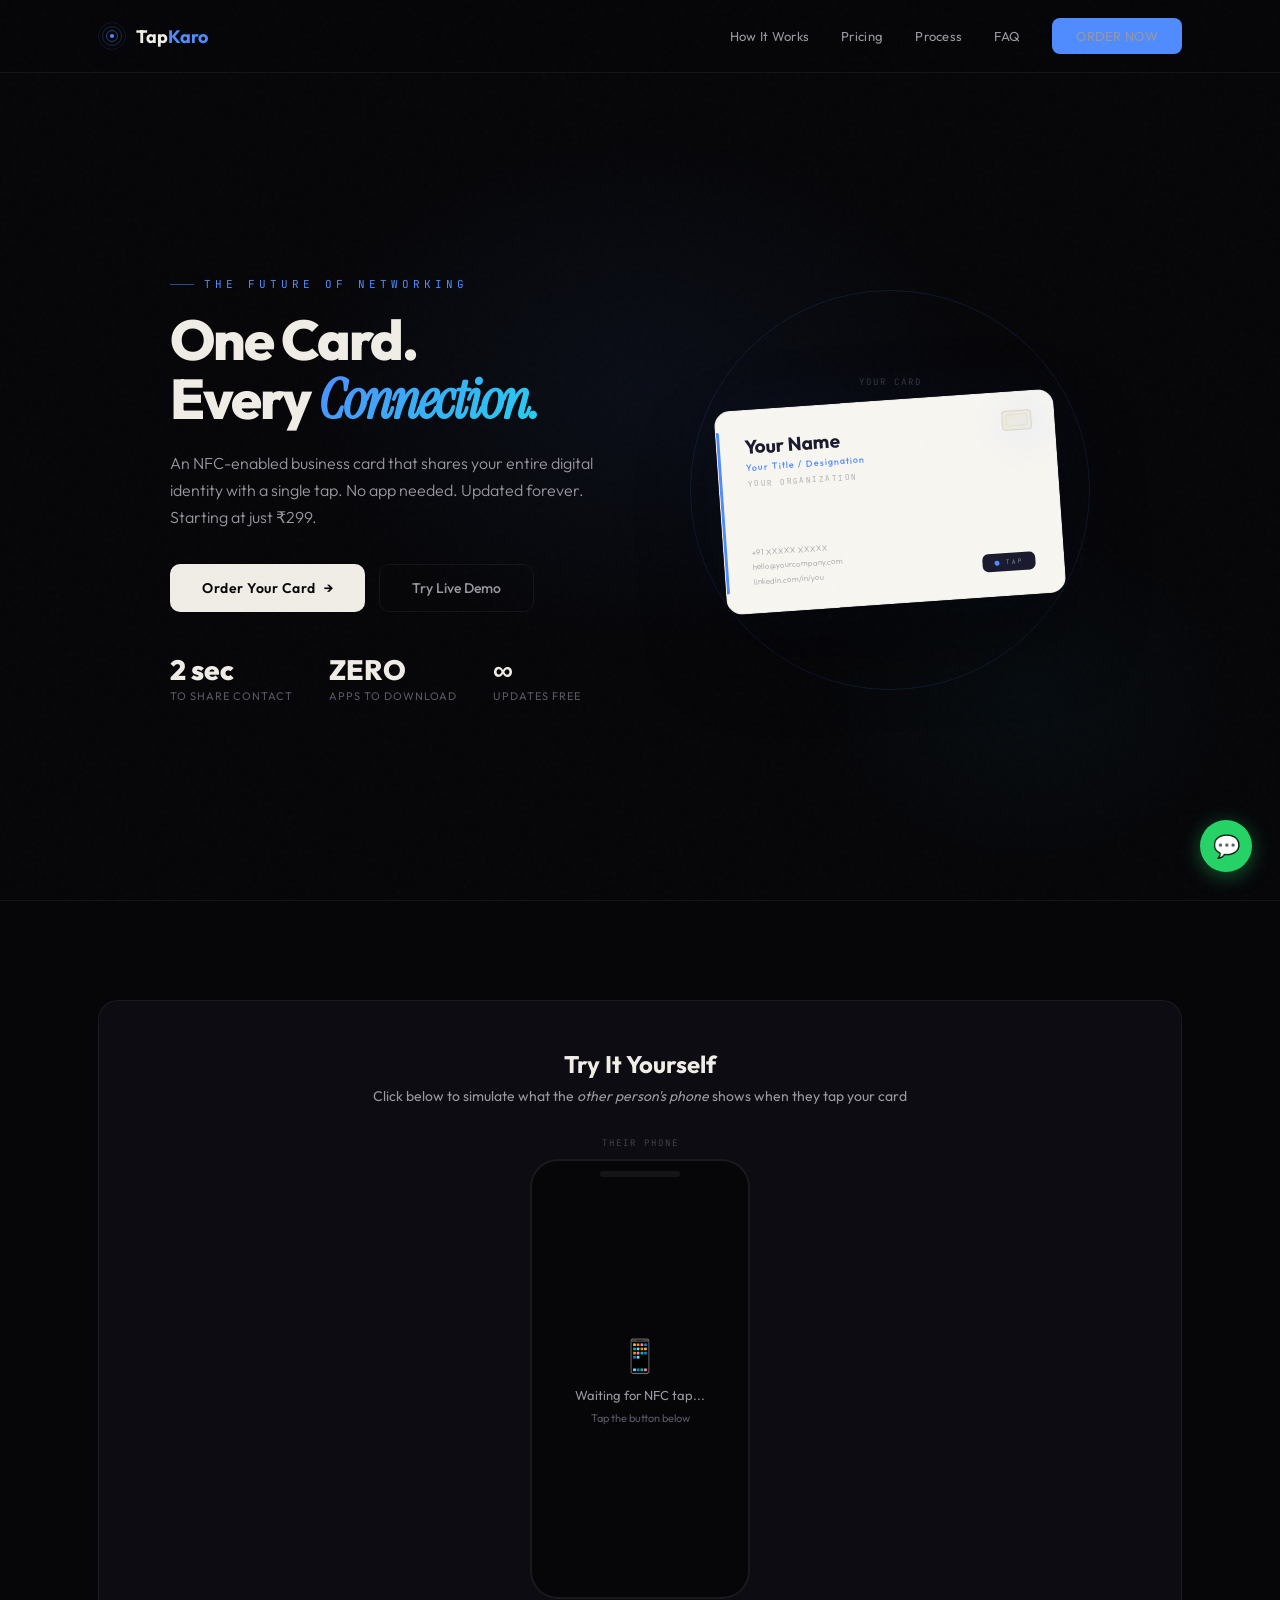
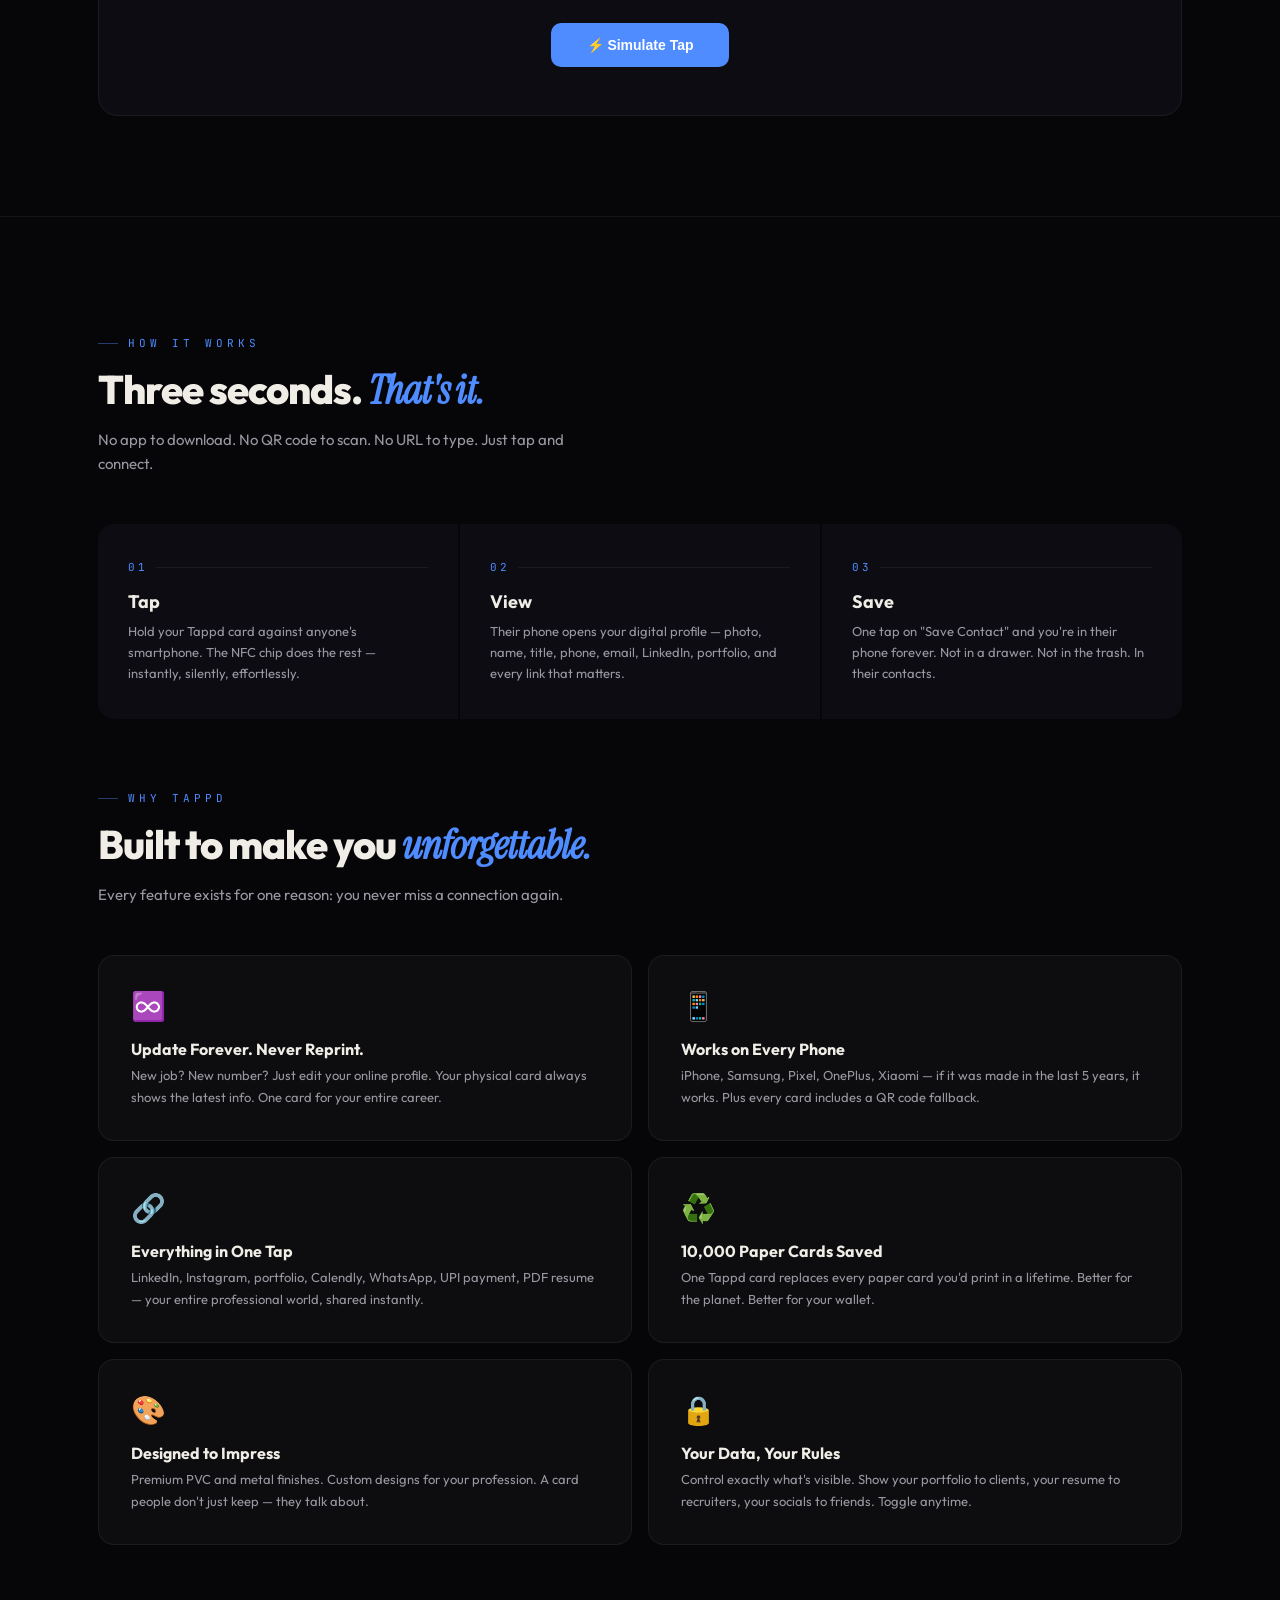
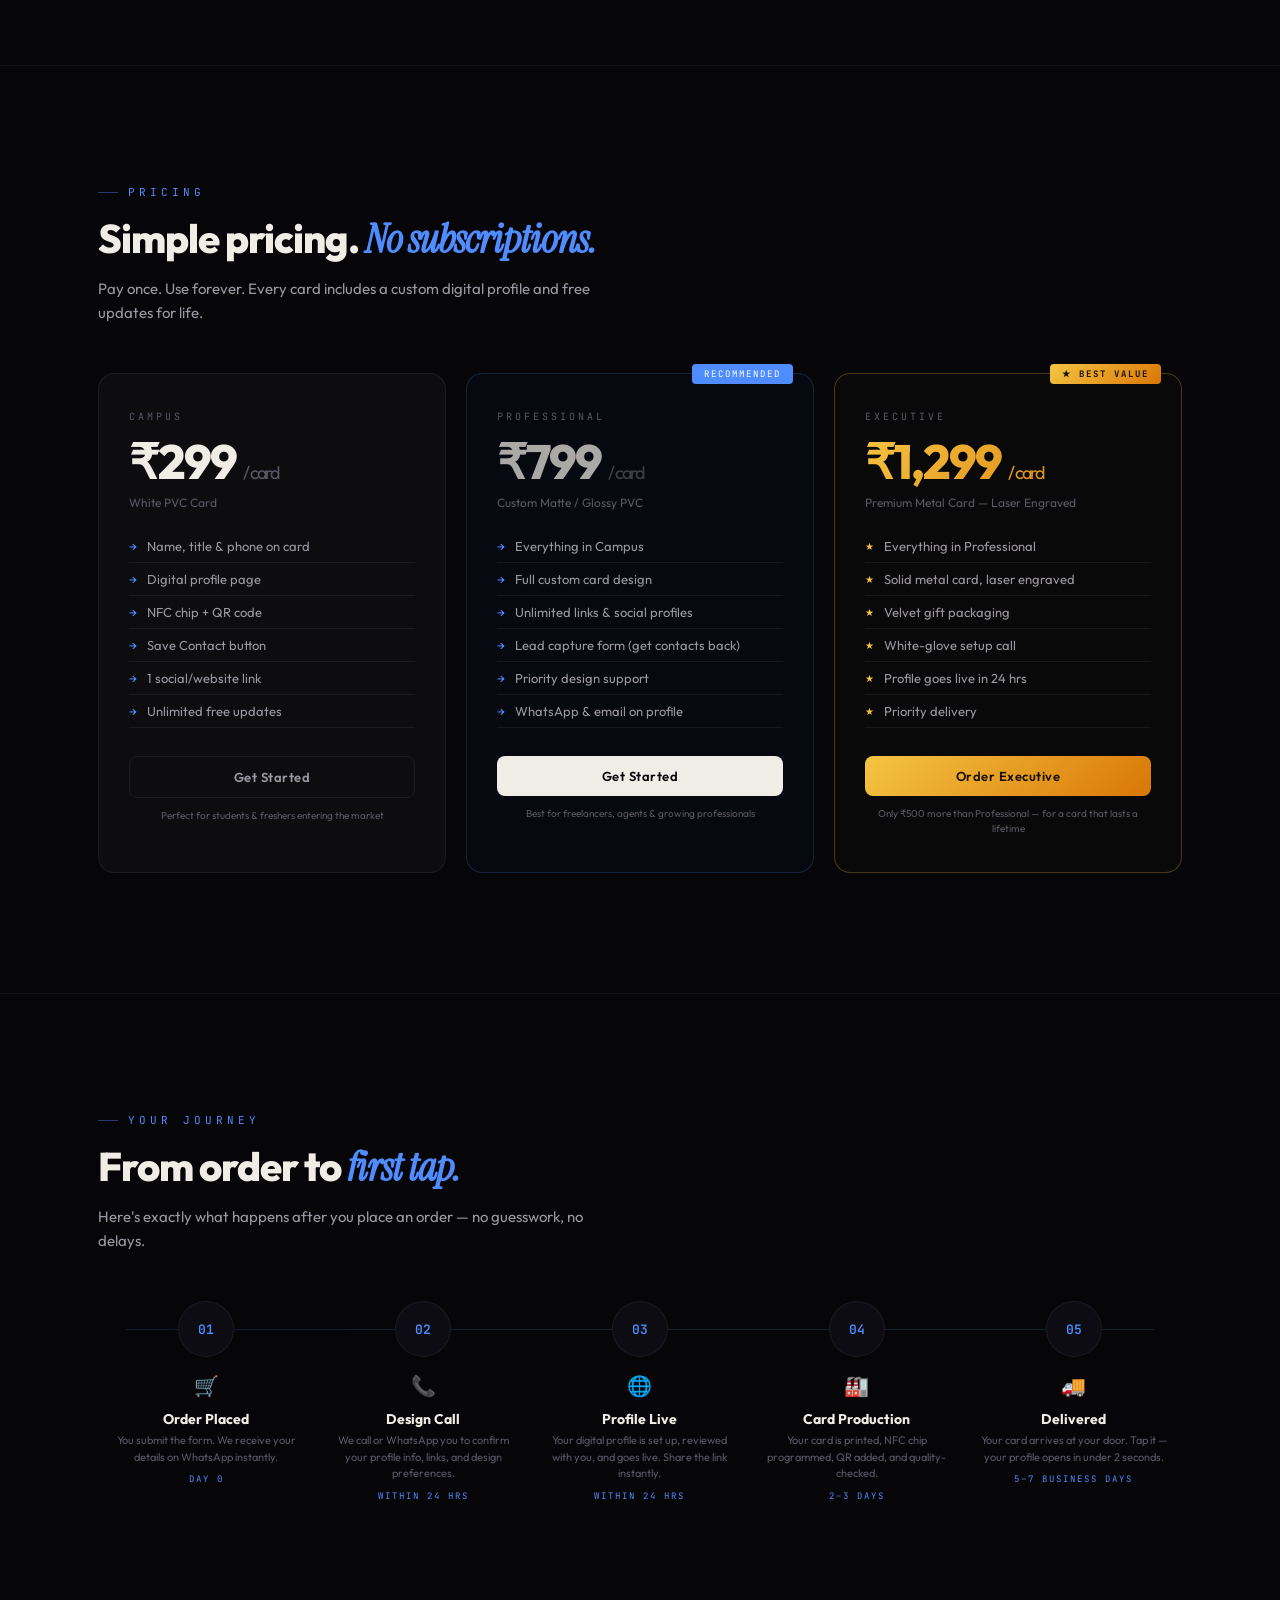
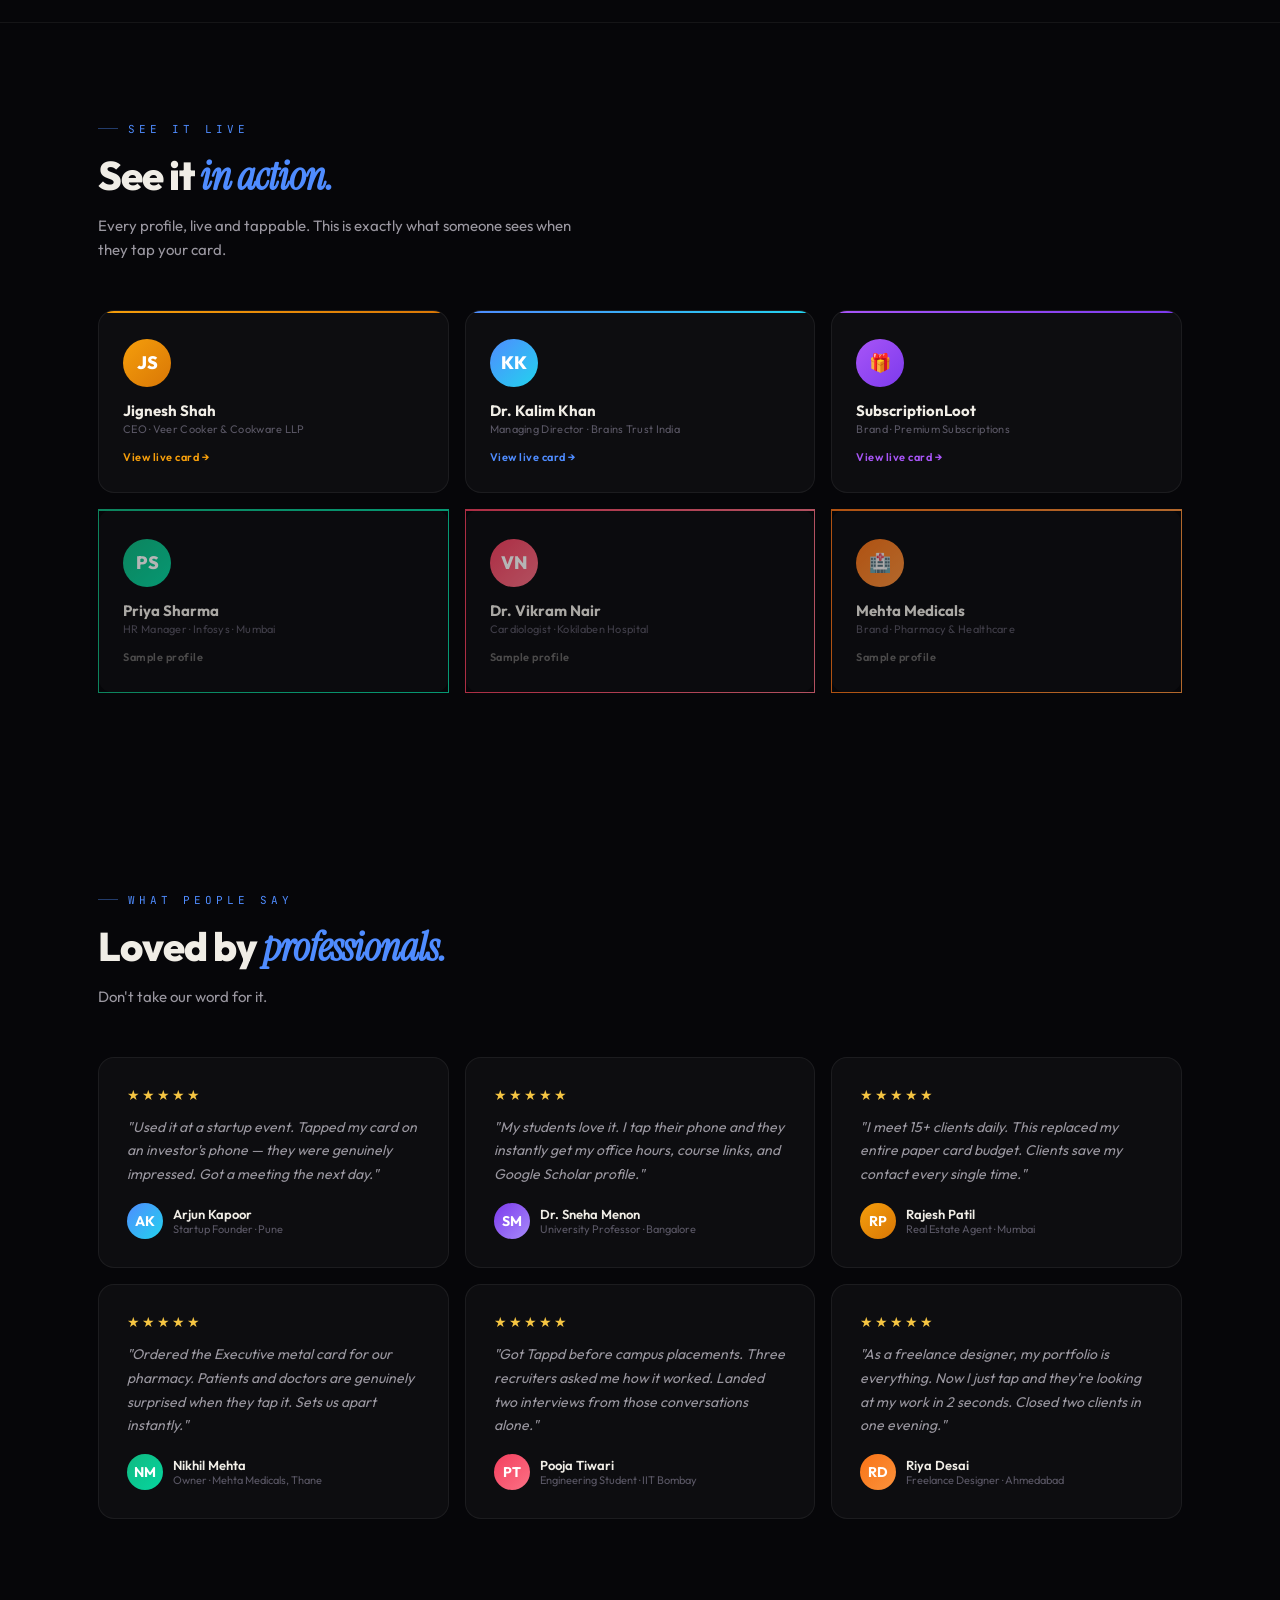
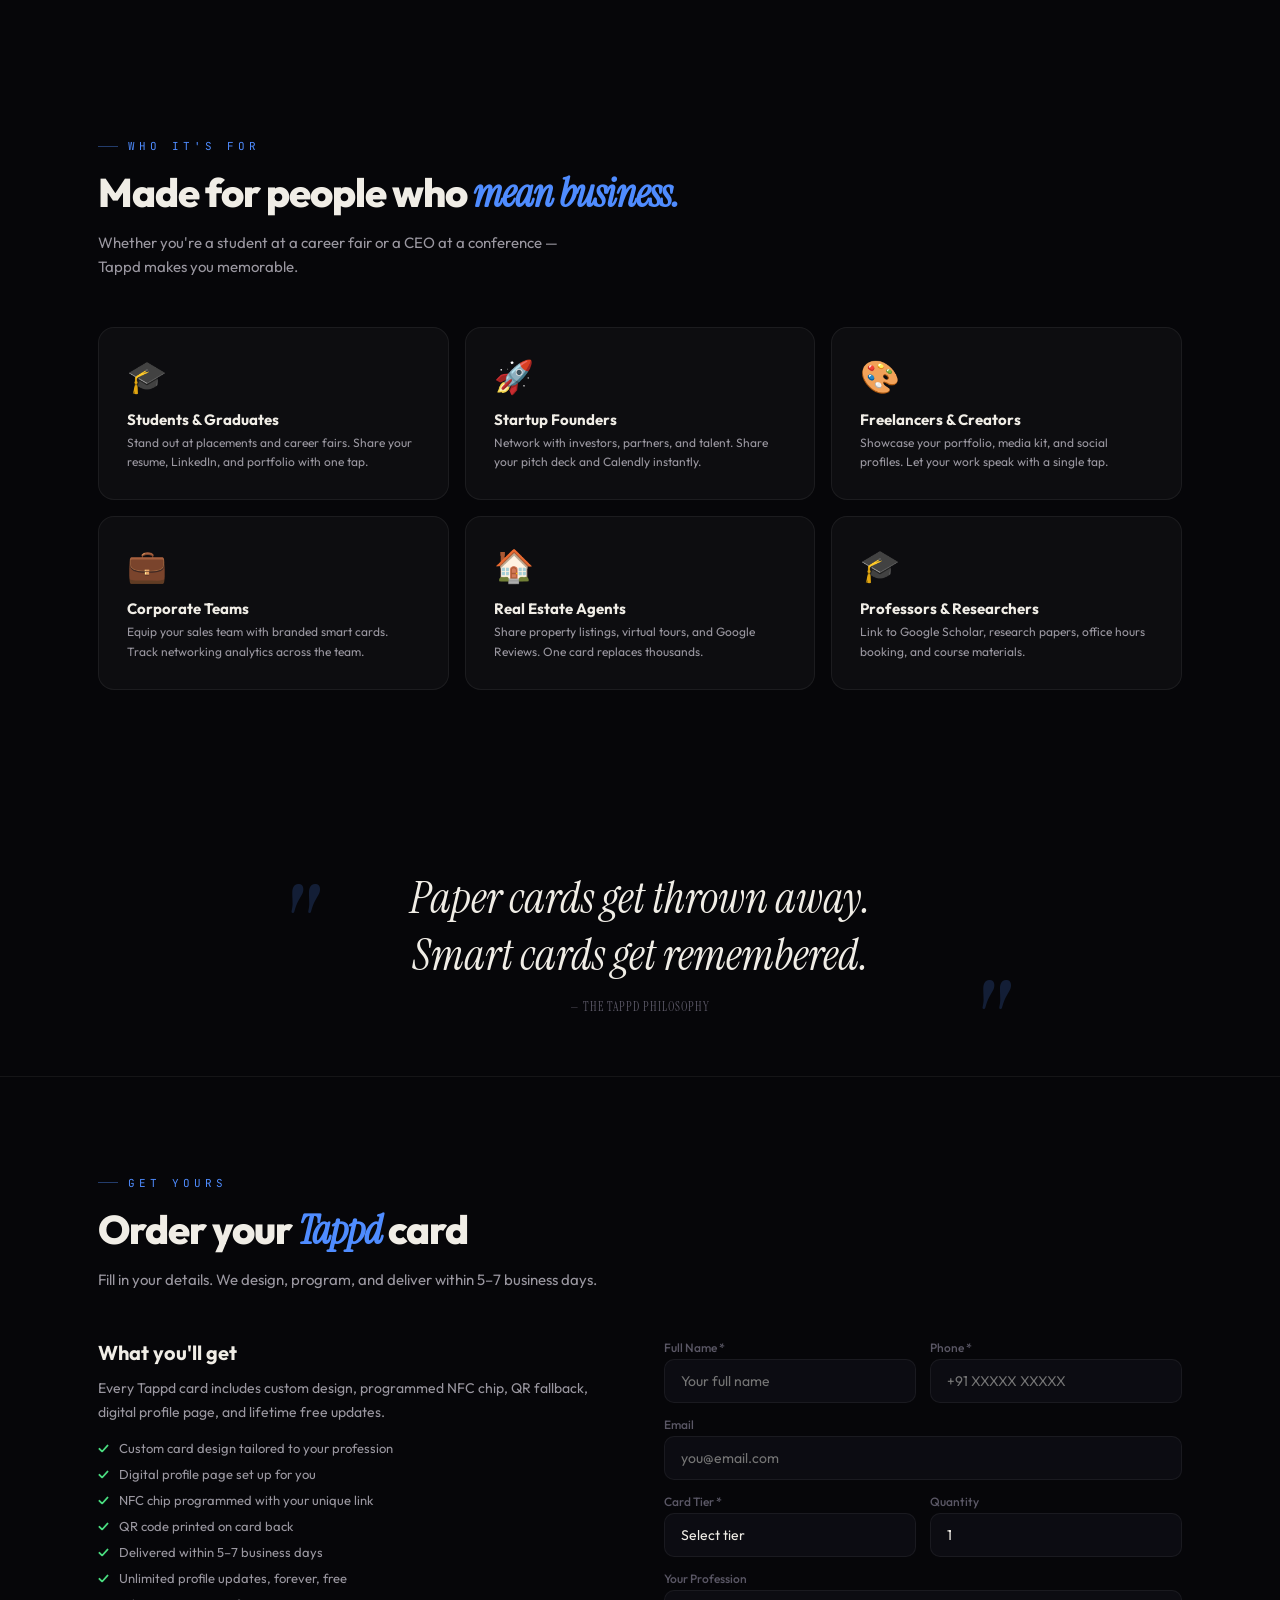
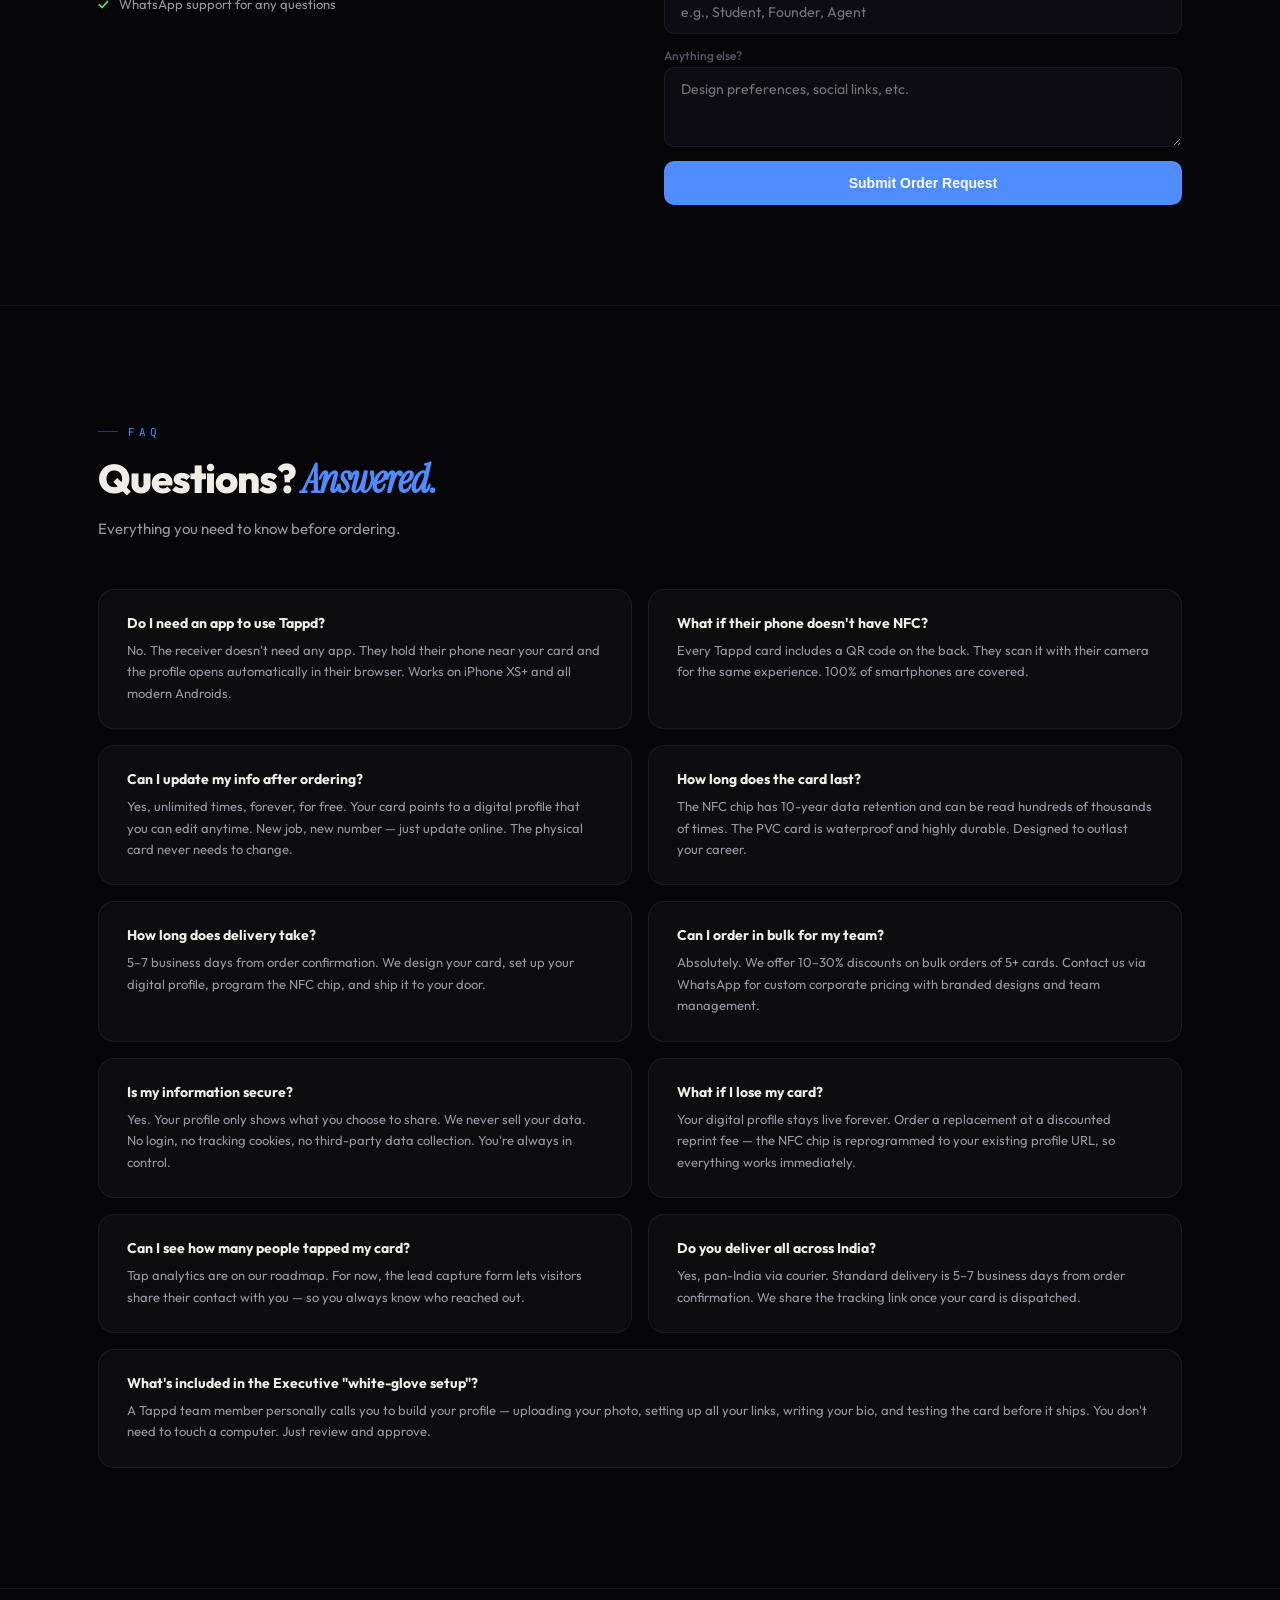
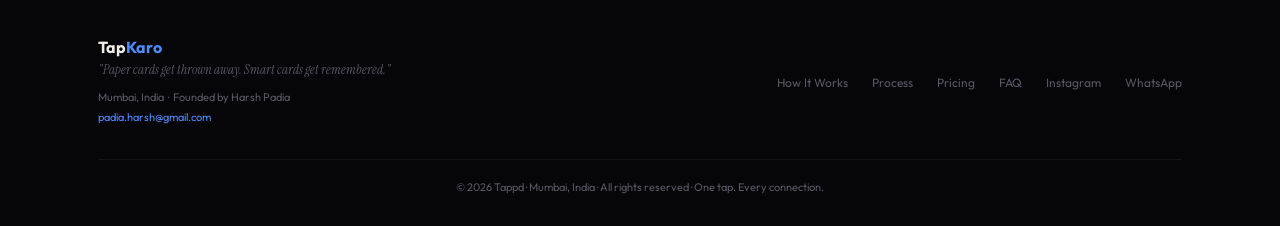
==== index.html @ 92c830b2 "Initial commit" ====
<!DOCTYPE html>
<html lang="en">
<head>
<meta charset="UTF-8">
<meta name="viewport" content="width=device-width, initial-scale=1.0">
<title>Tappd — Smart NFC Business Cards | One tap. Every connection.</title>
<meta name="description" content="India's most affordable NFC smart business cards. One tap shares your entire digital identity. Starting at ₹299. No app needed.">

<!-- Open Graph / Social sharing -->
<meta property="og:title" content="Tappd — Smart NFC Business Cards | One tap. Every connection.">
<meta property="og:description" content="India's most affordable NFC smart business cards. One tap shares your entire digital identity. Starting at ₹299. No app needed.">
<meta property="og:image" content="https://harsh-padia.github.io/Tappd/assets/img/og-home.png">
<meta property="og:url" content="https://harsh-padia.github.io/Tappd">
<meta property="og:type" content="website">
<meta property="og:site_name" content="Tappd">
<meta name="twitter:card" content="summary_large_image">
<meta name="twitter:title" content="Tappd — Smart NFC Business Cards">
<meta name="twitter:description" content="One tap. Every connection. Starting at ₹299.">

<!-- Favicon -->
<link rel="icon" href="favicon.ico" sizes="any">
<link rel="icon" href="assets/img/favicon-16x16.png" type="image/png" sizes="16x16">
<link rel="icon" href="assets/img/favicon-32x32.png" type="image/png" sizes="32x32">
<link rel="apple-touch-icon" href="apple-touch-icon.png">
<link rel="manifest" href="assets/img/site.webmanifest">

<!-- JSON-LD Structured Data -->
<script type="application/ld+json">
{
  "@context": "https://schema.org",
  "@type": "LocalBusiness",
  "name": "Tappd",
  "description": "India's most affordable NFC smart business cards. One tap shares your entire digital identity.",
  "url": "https://harsh-padia.github.io/Tappd",
  "telephone": "+919082160882",
  "address": { "@type": "PostalAddress", "addressCountry": "IN" },
  "priceRange": "₹299–₹1299",
  "sameAs": [
    "https://instagram.com/Tappd",
    "https://linkedin.com/company/tappd"
  ]
}
</script>

<link rel="preconnect" href="https://fonts.googleapis.com">
<link href="https://fonts.googleapis.com/css2?family=Outfit:wght@300;400;500;600;700;800;900&family=JetBrains+Mono:wght@400;500;600&family=Instrument+Serif:ital@0;1&display=swap" rel="stylesheet">
<style>
:root {
  --bg: #060609;
  --bg2: #0c0c12;
  --surface: rgba(255,255,255,0.03);
  --border: rgba(255,255,255,0.06);
  --blue: #4f8cff;
  --blue-dim: rgba(79,140,255,0.1);
  --cyan: #22d3ee;
  --gold: #f5c542;
  --t1: #f0ede6;
  --t2: #9a97a0;
  --t3: #5a5765;
  --radius: 16px;
}

*, *::before, *::after { margin:0; padding:0; box-sizing:border-box; }
html { scroll-behavior:smooth; font-size:16px; }
body { font-family:'Outfit',sans-serif; background:var(--bg); color:var(--t1); overflow-x:hidden; -webkit-font-smoothing:antialiased; }

/* Grain */
body::after { content:''; position:fixed; inset:0; z-index:9999; pointer-events:none; opacity:0.02;
  background-image:url("data:image/svg+xml,%3Csvg viewBox='0 0 256 256' xmlns='http://www.w3.org/2000/svg'%3E%3Cfilter id='n'%3E%3CfeTurbulence type='fractalNoise' baseFrequency='0.8' numOctaves='4' stitchTiles='stitch'/%3E%3C/filter%3E%3Crect width='100%25' height='100%25' filter='url(%23n)'/%3E%3C/svg%3E"); }

a { color:inherit; text-decoration:none; }
.container { max-width:1140px; margin:0 auto; padding:0 28px; }

/* ════════════ NAV ════════════ */
nav {
  position:fixed; top:0; left:0; right:0; z-index:100;
  padding:18px 0;
  background:rgba(6,6,9,0.7);
  backdrop-filter:blur(20px); -webkit-backdrop-filter:blur(20px);
  border-bottom:1px solid var(--border);
  transition:all 0.3s ease;
}
.nav-inner { display:flex; align-items:center; justify-content:space-between; }
.nav-logo { display:flex; align-items:center; gap:10px; }
.nav-logo-icon { width:28px; height:28px; position:relative; }
.nav-logo-icon .nr { position:absolute; border-radius:50%; border:1.2px solid; }
.nr1 { inset:0; border-color:rgba(79,140,255,0.12)!important; }
.nr2 { inset:4px; border-color:rgba(79,140,255,0.25)!important; }
.nr3 { inset:8px; border-color:rgba(79,140,255,0.45)!important; }
.nav-logo-icon .ndot { position:absolute; top:50%; left:50%; transform:translate(-50%,-50%); width:4px; height:4px; border-radius:50%; background:var(--blue); }
.nav-brand { font-size:18px; font-weight:700; }
.nav-brand span { color:var(--blue); }
.nav-links { display:flex; gap:32px; align-items:center; }
.nav-links a { font-size:13px; color:var(--t2); font-weight:400; letter-spacing:0.3px; transition:color 0.2s; }
.nav-links a:hover { color:var(--t1); }
.nav-cta { font-size:12px; font-weight:600; letter-spacing:1px; text-transform:uppercase;
  padding:10px 24px; border-radius:8px; background:var(--blue); color:#fff; transition:all 0.3s; }
.nav-cta:hover { background:#3a75e8; transform:translateY(-1px); }
.nav-menu { display:none; width:24px; height:18px; flex-direction:column; justify-content:space-between; cursor:pointer; }
.nav-menu span { height:2px; background:var(--t2); border-radius:2px; transition:0.3s; }

/* ════════════ HERO ════════════ */
.hero {
  min-height:100vh; display:flex; align-items:center; position:relative; overflow:hidden;
  padding-top:80px;
}
.hero-glow {
  position:absolute; top:10%; left:50%; transform:translateX(-50%);
  width:800px; height:600px;
  background:radial-gradient(ellipse, rgba(79,140,255,0.06) 0%, transparent 60%);
  pointer-events:none;
}
.hero-glow-2 {
  position:absolute; bottom:0; right:0; width:500px; height:400px;
  background:radial-gradient(ellipse, rgba(34,211,238,0.03) 0%, transparent 60%);
  pointer-events:none;
}
.hero-content { display:grid; grid-template-columns:1fr 1fr; gap:60px; align-items:center; position:relative; z-index:2; }
.hero-text {}
.hero-eyebrow {
  font-family:'JetBrains Mono'; font-size:11px; letter-spacing:4px; text-transform:uppercase;
  color:var(--blue); margin-bottom:20px; display:flex; align-items:center; gap:10px;
  animation:fadeUp 0.8s ease both;
}
.hero-eyebrow::before { content:''; width:24px; height:1px; background:var(--blue); opacity:0.5; }
.hero h1 {
  font-size:clamp(38px,5vw,56px); font-weight:800; letter-spacing:-2px; line-height:1.05;
  margin-bottom:20px; animation:fadeUp 0.8s ease 0.1s both;
}
.hero h1 em {
  font-family:'Instrument Serif'; font-style:italic;
  background:linear-gradient(135deg, var(--blue), var(--cyan));
  -webkit-background-clip:text; -webkit-text-fill-color:transparent;
}
.hero-sub {
  font-size:16px; color:var(--t2); line-height:1.7; max-width:440px; margin-bottom:32px;
  font-weight:300; animation:fadeUp 0.8s ease 0.2s both;
}
.hero-actions { display:flex; gap:14px; flex-wrap:wrap; animation:fadeUp 0.8s ease 0.3s both; }
.btn-primary {
  display:inline-flex; align-items:center; gap:8px;
  padding:14px 32px; border-radius:10px; background:var(--t1); color:var(--bg);
  font-size:14px; font-weight:600; letter-spacing:0.5px; transition:all 0.3s;
}
.btn-primary:hover { background:var(--blue); color:#fff; transform:translateY(-2px); box-shadow:0 12px 30px rgba(79,140,255,0.2); }
.btn-secondary {
  display:inline-flex; align-items:center; gap:8px;
  padding:14px 32px; border-radius:10px; border:1px solid var(--border); color:var(--t2);
  font-size:14px; font-weight:500; transition:all 0.3s;
}
.btn-secondary:hover { border-color:var(--blue); color:var(--blue); }
.hero-stats {
  display:flex; gap:36px; margin-top:40px; animation:fadeUp 0.8s ease 0.4s both;
}
.hero-stat-num { font-size:28px; font-weight:800; color:var(--t1); }
.hero-stat-label { font-size:11px; color:var(--t3); letter-spacing:1px; margin-top:2px; }

/* Hero card visual */
.hero-card-area { display:flex; justify-content:center; align-items:center; position:relative; animation:fadeUp 1s ease 0.3s both; }
.hero-card-visual { position:relative; }

/* The card */
.hcard {
  width:340px; height:204px; border-radius:16px; position:relative; overflow:hidden;
  background:#f8f6f1; border:1px solid rgba(0,0,0,0.06);
  box-shadow: 0 40px 80px rgba(0,0,0,0.4), 0 0 80px rgba(79,140,255,0.06);
  transform:rotate(-4deg); transition:transform 0.6s cubic-bezier(0.23,1,0.32,1);
}
.hcard:hover { transform:rotate(0deg) scale(1.03); }
.hcard-inner { position:absolute; inset:0; padding:24px 28px; display:flex; flex-direction:column; justify-content:space-between; }
.hcard-accent { position:absolute; left:0; top:20px; bottom:20px; width:3px; background:var(--blue); border-radius:0 2px 2px 0; }
.hcard-glow { position:absolute; top:-30px; right:-30px; width:120px; height:120px; border-radius:50%;
  background:radial-gradient(circle, rgba(79,140,255,0.06) 0%, transparent 60%); }
.hcard-name { font-size:19px; font-weight:700; color:#1a1a2e; }
.hcard-role { font-size:9px; color:var(--blue); font-weight:500; letter-spacing:1px; margin-top:3px; }
.hcard-org { font-size:8px; color:rgba(26,26,46,0.3); letter-spacing:1.5px; margin-top:6px; font-family:'JetBrains Mono'; }
.hcard-bottom { display:flex; justify-content:space-between; align-items:flex-end; }
.hcard-contact { font-size:8px; color:rgba(26,26,46,0.3); line-height:1.8; }
.hcard-tap {
  display:flex; align-items:center; gap:6px;
  padding:5px 12px; border-radius:6px; background:#1a1a2e;
}
.hcard-tap-dot { width:5px; height:5px; border-radius:50%; background:var(--blue); animation:tapPulse 2s ease infinite; }
.hcard-tap-text { font-family:'JetBrains Mono'; font-size:6px; color:rgba(255,255,255,0.5); letter-spacing:2px; }
@keyframes tapPulse { 0%,100%{opacity:1;transform:scale(1);} 50%{opacity:0.4;transform:scale(1.5);} }

/* NFC chip on card */
.hcard-chip {
  position:absolute; top:18px; right:22px; width:30px; height:20px; border-radius:4px;
  border:1px solid rgba(180,165,120,0.3);
  background:linear-gradient(135deg, rgba(220,200,150,0.2), rgba(200,180,130,0.08));
}
.hcard-chip::after { content:''; position:absolute; inset:3px; border:0.5px solid rgba(180,165,120,0.15); border-radius:2px; }

/* Ripple rings */
.hero-ripple { position:absolute; top:50%; left:50%; transform:translate(-50%,-50%); width:400px; height:400px; pointer-events:none; }
.hero-ripple .rp {
  position:absolute; inset:0; border-radius:50%; border:1px solid rgba(79,140,255,0.05);
  animation:heroRipple 4s ease-out infinite;
}
.hero-ripple .rp:nth-child(2) { animation-delay:0.8s; }
.hero-ripple .rp:nth-child(3) { animation-delay:1.6s; }
@keyframes heroRipple { 0%{transform:scale(0.6);opacity:1;} 100%{transform:scale(1.3);opacity:0;} }

@keyframes fadeUp { from{opacity:0;transform:translateY(24px);} to{opacity:1;transform:translateY(0);} }

/* ════════════ HOW IT WORKS ════════════ */
.how { padding:120px 0; position:relative; }
.how::before { content:''; position:absolute; top:0; left:0; right:0; height:1px; background:var(--border); }
.section-eyebrow {
  font-family:'JetBrains Mono'; font-size:11px; letter-spacing:4px; text-transform:uppercase;
  color:var(--blue); margin-bottom:14px; display:flex; align-items:center; gap:10px;
}
.section-eyebrow::before { content:''; width:20px; height:1px; background:var(--blue); opacity:0.4; }
.section-title { font-size:clamp(28px,4vw,40px); font-weight:800; letter-spacing:-1px; margin-bottom:12px; }
.section-title em { font-family:'Instrument Serif'; font-style:italic; color:var(--blue); }
.section-sub { font-size:15px; color:var(--t2); line-height:1.6; max-width:500px; margin-bottom:48px; }

.steps-grid { display:grid; grid-template-columns:repeat(3,1fr); gap:2px; border-radius:var(--radius); overflow:hidden; }
.step-card {
  background:var(--bg2); padding:36px 30px; position:relative; transition:background 0.3s;
}
.step-card:hover { background:rgba(79,140,255,0.03); }
.step-num {
  font-family:'JetBrains Mono'; font-size:11px; letter-spacing:3px; color:var(--blue); margin-bottom:16px;
  display:flex; align-items:center; gap:8px;
}
.step-num::after { content:''; flex:1; height:1px; background:var(--border); }
.step-card h3 { font-size:18px; font-weight:700; margin-bottom:8px; }
.step-card p { font-size:13px; color:var(--t2); line-height:1.6; }

/* ════════════ FEATURES ════════════ */
.feat-grid { display:grid; grid-template-columns:repeat(2,1fr); gap:16px; }
.feat {
  padding:32px; border-radius:var(--radius); background:var(--surface); border:1px solid var(--border);
  transition:all 0.3s;
}
.feat:hover { border-color:rgba(79,140,255,0.12); transform:translateY(-3px); }
.feat-icon { font-size:28px; margin-bottom:16px; display:block; }
.feat h3 { font-size:16px; font-weight:700; margin-bottom:6px; }
.feat p { font-size:13px; color:var(--t2); line-height:1.65; }

/* ════════════ PRICING ════════════ */
.pricing { padding:120px 0; position:relative; }
.pricing::before { content:''; position:absolute; top:0; left:0; right:0; height:1px; background:var(--border); }
.price-grid { display:grid; grid-template-columns:repeat(3,1fr); gap:20px; }
.price-card {
  border-radius:var(--radius); padding:36px 30px; background:var(--surface); border:1px solid var(--border);
  position:relative; transition:all 0.3s;
}
.price-card:hover { border-color:rgba(79,140,255,0.15); transform:translateY(-4px); }
.price-card.featured { border-color:rgba(79,140,255,0.2); background:rgba(79,140,255,0.03); }
.price-badge {
  position:absolute; top:-10px; right:20px;
  font-family:'JetBrains Mono'; font-size:9px; letter-spacing:2px;
  background:var(--blue); color:#fff; padding:4px 12px; border-radius:4px;
}
.price-tier { font-family:'JetBrains Mono'; font-size:10px; letter-spacing:3px; color:var(--t3); margin-bottom:8px; }
.price-amount { font-size:48px; font-weight:800; letter-spacing:-2px; margin-bottom:4px; }
.price-amount span { font-size:18px; font-weight:400; color:var(--t3); }
.price-period { font-size:12px; color:var(--t3); margin-bottom:20px; }
.price-features { list-style:none; margin-bottom:28px; }
.price-features li {
  font-size:13px; color:var(--t2); padding:8px 0; border-bottom:1px solid var(--border);
  display:flex; align-items:center; gap:10px;
}
.price-features li::before { content:'→'; color:var(--blue); font-size:12px; }
.price-btn {
  display:block; text-align:center; padding:12px; border-radius:8px;
  font-size:13px; font-weight:600; letter-spacing:0.5px; transition:all 0.3s;
}
.price-btn-primary { background:var(--t1); color:var(--bg); }
.price-btn-primary:hover { background:var(--blue); color:#fff; }
.price-btn-secondary { border:1px solid var(--border); color:var(--t2); }
.price-btn-secondary:hover { border-color:var(--blue); color:var(--blue); }

/* ════════════ WHO IT'S FOR ════════════ */
.audience { padding:120px 0; }
.aud-grid { display:grid; grid-template-columns:repeat(3,1fr); gap:16px; }
.aud-card {
  padding:28px; border-radius:var(--radius); background:var(--surface); border:1px solid var(--border);
  transition:all 0.3s;
}
.aud-card:hover { border-color:rgba(79,140,255,0.12); }
.aud-icon { font-size:32px; margin-bottom:14px; }
.aud-card h3 { font-size:15px; font-weight:700; margin-bottom:4px; }
.aud-card p { font-size:12px; color:var(--t2); line-height:1.6; }

/* ════════════ FAQ ════════════ */
.faq { padding:120px 0; position:relative; }
.faq::before { content:''; position:absolute; top:0; left:0; right:0; height:1px; background:var(--border); }
.faq-grid { display:grid; grid-template-columns:repeat(2,1fr); gap:16px; }
.faq-item { padding:24px 28px; border-radius:var(--radius); background:var(--surface); border:1px solid var(--border); }
.faq-item h3 { font-size:14px; font-weight:700; margin-bottom:8px; }
.faq-item p { font-size:13px; color:var(--t2); line-height:1.65; }

/* ════════════ FOOTER ════════════ */
footer {
  padding:48px 0 32px; border-top:1px solid var(--border);
}
.footer-inner { display:flex; justify-content:space-between; align-items:center; flex-wrap:wrap; gap:20px; }
.footer-left {}
.footer-brand { font-size:16px; font-weight:700; margin-bottom:4px; }
.footer-brand span { color:var(--blue); }
.footer-tagline { font-family:'Instrument Serif'; font-style:italic; font-size:13px; color:var(--t3); }
.footer-links { display:flex; gap:24px; }
.footer-links a { font-size:12px; color:var(--t3); transition:color 0.2s; }
.footer-links a:hover { color:var(--blue); }
.footer-bottom { text-align:center; margin-top:32px; padding-top:20px; border-top:1px solid var(--border); }
.footer-bottom p { font-size:11px; color:var(--t3); }

/* ════════════ ACCESSIBILITY ════════════ */
.skip-link{position:absolute;top:-100%;left:50%;transform:translateX(-50%);background:#4f8cff;color:#fff;padding:12px 24px;border-radius:0 0 8px 8px;font-size:14px;font-weight:600;z-index:9999;transition:top 0.3s}
.skip-link:focus{top:0}
*:focus-visible{outline:2px solid #4f8cff;outline-offset:3px;border-radius:4px}
@media(prefers-reduced-motion:reduce){*,*::before,*::after{animation-duration:.01ms!important;transition-duration:.01ms!important;scroll-behavior:auto!important}}

.btt{position:fixed;bottom:28px;right:28px;width:44px;height:44px;border-radius:50%;background:#0c0c12;border:1px solid rgba(255,255,255,0.06);display:flex;align-items:center;justify-content:center;color:#9a97a0;font-size:18px;cursor:pointer;opacity:0;visibility:hidden;transition:all 0.3s;z-index:90}
.btt.vis{opacity:1;visibility:visible}.btt:hover{border-color:#4f8cff;color:#4f8cff;transform:translateY(-3px)}

/* Demo */
.demo-s{padding:100px 0;position:relative}.demo-s::before{content:'';position:absolute;top:0;left:0;right:0;height:1px;background:rgba(255,255,255,0.06)}
.demo-box{background:#0c0c12;border:1px solid rgba(255,255,255,0.06);border-radius:20px;padding:48px;text-align:center}
.demo-phone{width:220px;height:440px;margin:0 auto;border-radius:28px;border:2px solid rgba(255,255,255,0.08);background:#060609;overflow:hidden}
.demo-notch{width:80px;height:6px;background:rgba(255,255,255,0.06);border-radius:3px;margin:10px auto 0}
.demo-scr{padding:16px;height:calc(100% - 30px);display:flex;flex-direction:column;justify-content:center;align-items:center}
.demo-prof{display:none;flex-direction:column;align-items:center;gap:10px;width:100%}.demo-prof.on{display:flex}
.demo-av{width:56px;height:56px;border-radius:50%;background:linear-gradient(135deg,#4f8cff,#22d3ee);display:flex;align-items:center;justify-content:center;font-size:22px;font-weight:800;color:#fff}
.demo-lnk{padding:8px;border-radius:8px;background:rgba(255,255,255,0.04);border:1px solid rgba(255,255,255,0.06);font-size:10px;color:#9a97a0;cursor:pointer;width:100%;text-align:center;transition:all 0.2s}.demo-lnk:hover{border-color:#4f8cff;color:#4f8cff}
.tbtn{margin-top:24px;padding:14px 36px;border-radius:10px;background:#4f8cff;color:#fff;font-size:14px;font-weight:600;transition:all 0.3s;display:inline-flex;align-items:center;gap:8px;cursor:pointer;border:none}.tbtn:hover{background:#3a75e8;transform:translateY(-2px)}.tbtn.done{background:#4ade80;pointer-events:none}

/* Testimonials */
.test-grid{display:grid;grid-template-columns:repeat(3,1fr);gap:16px}
.test-card{padding:28px;border-radius:16px;background:rgba(255,255,255,0.03);border:1px solid rgba(255,255,255,0.06)}
.test-stars{color:#f5c542;font-size:14px;letter-spacing:2px;margin-bottom:12px}
.test-q{font-size:14px;color:#9a97a0;line-height:1.7;margin-bottom:16px;font-style:italic}
.test-a{display:flex;align-items:center;gap:10px}
.test-av{width:36px;height:36px;border-radius:50%;display:flex;align-items:center;justify-content:center;font-size:14px;font-weight:700;color:#fff;flex-shrink:0}

/* Order form */
.pull-quote-s { padding:60px 0; text-align:center; }
.pull-quote-s blockquote {
  font-family:'Instrument Serif'; font-style:italic;
  font-size:clamp(26px,4vw,44px); line-height:1.3;
  color:var(--t1); max-width:720px; margin:0 auto;
  position:relative; padding:0 24px;
}
.pull-quote-s blockquote::before,
.pull-quote-s blockquote::after {
  content:'"'; font-size:120px; line-height:0; position:absolute;
  color:var(--blue); opacity:0.18;
}
.pull-quote-s blockquote::before { top:60px; left:-8px; }
.pull-quote-s blockquote::after  { bottom:-10px; right:-8px; }
.pull-quote-s cite { display:block; margin-top:16px; font-size:12px; font-style:normal; color:var(--t3); letter-spacing:1px; text-transform:uppercase; }
.order-s{padding:100px 0;position:relative}.order-s::before{content:'';position:absolute;top:0;left:0;right:0;height:1px;background:rgba(255,255,255,0.06)}
.order-grid{display:grid;grid-template-columns:1fr 1fr;gap:48px;align-items:start}
.order-ben{display:flex;flex-direction:column;gap:10px;margin-top:16px}
.order-b{display:flex;align-items:center;gap:10px;font-size:13px;color:#9a97a0}.order-b::before{content:'\2713';color:#4ade80;font-weight:700}
.order-form{display:flex;flex-direction:column;gap:14px}
.fg2{display:flex;flex-direction:column;gap:4px}
.fg2 label{font-size:12px;color:#5a5765;font-weight:500}
.fg2 input,.fg2 select,.fg2 textarea{padding:12px 16px;border-radius:10px;border:1px solid rgba(255,255,255,0.06);background:#0c0c12;color:#f0ede6;font-family:Outfit,sans-serif;font-size:14px;transition:border-color 0.3s;outline:none}
.fg2 input:focus,.fg2 select:focus,.fg2 textarea:focus{border-color:#4f8cff}
.fg2 textarea{resize:vertical;min-height:80px}.fg2 select{appearance:none}
.form-row{display:grid;grid-template-columns:1fr 1fr;gap:14px}
.fsb{padding:14px;border-radius:10px;background:#4f8cff;color:#fff;font-size:14px;font-weight:600;transition:all 0.3s;cursor:pointer;border:none;width:100%}.fsb:hover{background:#3a75e8;transform:translateY(-2px)}
.form-ok{display:none;text-align:center;padding:32px;border-radius:16px;background:rgba(74,222,128,0.05);border:1px solid rgba(74,222,128,0.15)}.form-ok.show{display:block}.form-ok h3{color:#4ade80;font-size:18px;margin-bottom:8px}


@media(max-width:768px){.test-grid{grid-template-columns:1fr!important}.order-grid{grid-template-columns:1fr}.form-row{grid-template-columns:1fr}}

/* ════════════ LIVE PROFILES SECTION ════════════ */
.live-profiles { padding:100px 0; position:relative; }
.live-profiles::before { content:''; position:absolute; top:0; left:0; right:0; height:1px; background:var(--border); }
.profiles-grid { display:grid; grid-template-columns:repeat(3,1fr); gap:16px; }
.pcard-sample { cursor:default; opacity:0.7; }
.pcard-sample:hover { transform:none; box-shadow:none; }
.pcard {
  display:flex; flex-direction:column;
  padding:28px 24px; border-radius:var(--radius);
  background:var(--surface); border:1px solid var(--border);
  transition:all 0.3s; text-decoration:none; color:var(--t1);
  position:relative; overflow:hidden;
}
.pcard::before { content:''; position:absolute; top:0; left:0; right:0; height:2px; border-radius:var(--radius) var(--radius) 0 0; }
.pcard-amber::before { background:linear-gradient(90deg,#f59e0b,#d97706); }
.pcard-blue::before { background:linear-gradient(90deg,#4f8cff,#22d3ee); }
.pcard-purple::before { background:linear-gradient(90deg,#a855f7,#7c3aed); }
.pcard:hover { transform:translateY(-4px); box-shadow:0 16px 40px rgba(0,0,0,0.3); }
.pcard-avatar {
  width:48px; height:48px; border-radius:50%;
  display:flex; align-items:center; justify-content:center;
  font-size:18px; font-weight:800; color:#fff; margin-bottom:14px; flex-shrink:0;
}
.pcard-amber .pcard-avatar { background:linear-gradient(135deg,#f59e0b,#d97706); }
.pcard-blue .pcard-avatar { background:linear-gradient(135deg,#4f8cff,#22d3ee); }
.pcard-purple .pcard-avatar { background:linear-gradient(135deg,#a855f7,#7c3aed); }
.pcard-name { font-size:15px; font-weight:700; margin-bottom:2px; }
.pcard-title { font-size:11px; color:var(--t3); letter-spacing:0.3px; margin-bottom:14px; }
.pcard-cta {
  margin-top:auto; font-size:11px; font-weight:600; letter-spacing:0.5px;
  display:flex; align-items:center; gap:6px;
}
.pcard-amber .pcard-cta { color:#f59e0b; }
.pcard-blue .pcard-cta { color:#4f8cff; }
.pcard-purple .pcard-cta { color:#a855f7; }

/* ════════════ PROCESS / JOURNEY SECTION ════════════ */
.process { padding:120px 0; position:relative; }
.process::before { content:''; position:absolute; top:0; left:0; right:0; height:1px; background:var(--border); }
.process-steps { display:flex; gap:0; position:relative; }
.process-steps::before {
  content:''; position:absolute; top:28px; left:28px; right:28px; height:1px;
  background:linear-gradient(90deg, var(--blue), var(--cyan)); opacity:0.15;
  pointer-events:none;
}
.process-step {
  flex:1; display:flex; flex-direction:column; align-items:center; text-align:center;
  padding:0 12px; position:relative;
}
.process-step-num {
  width:56px; height:56px; border-radius:50%; border:1px solid var(--border);
  background:var(--bg2); display:flex; align-items:center; justify-content:center;
  font-family:'JetBrains Mono'; font-size:13px; color:var(--blue); font-weight:600;
  margin-bottom:16px; position:relative; z-index:1;
  transition: all 0.3s;
}
.process-step:hover .process-step-num { border-color:var(--blue); background:rgba(79,140,255,0.06); }
.process-step-icon { font-size:20px; margin-bottom:12px; }
.process-step-title { font-size:14px; font-weight:700; margin-bottom:4px; }
.process-step-sub { font-size:11px; color:var(--t3); line-height:1.5; }
.process-step-time {
  margin-top:8px; font-family:'JetBrains Mono'; font-size:9px; letter-spacing:2px;
  color:var(--blue); text-transform:uppercase;
}
@media(max-width:768px){
  .process-steps { flex-direction:column; gap:28px; }
  .process-steps::before { display:none; }
  .process-step { flex-direction:row; text-align:left; gap:16px; align-items:flex-start; }
  .process-step-num { flex-shrink:0; margin-bottom:0; }
}

/* Executive pricing highlight */
.price-card.exec-card { border-color:rgba(245,197,66,0.25); background:rgba(245,197,66,0.02); }
.price-card.exec-card:hover { border-color:rgba(245,197,66,0.4); transform:translateY(-6px); }
.price-badge-gold {
  position:absolute; top:-10px; right:20px;
  font-family:'JetBrains Mono'; font-size:9px; letter-spacing:2px;
  background:linear-gradient(135deg,#f5c542,#d97706); color:#1a1200; padding:4px 12px; border-radius:4px;
  font-weight:700;
}
.exec-card .price-amount { background:linear-gradient(135deg,#f5c542,#d97706); -webkit-background-clip:text; -webkit-text-fill-color:transparent; background-clip:text; }
.exec-card .price-features li::before { content:'★'; color:#f5c542; font-size:10px; }
.price-value-note { font-size:10px; color:var(--t3); text-align:center; margin-top:10px; line-height:1.5; }
.price-card.featured .price-amount { opacity:0.7; }

/* ════════════ FLOATING WHATSAPP BUTTON ════════════ */
.wa-float {
  position:fixed; bottom:28px; right:28px; z-index:200;
  width:52px; height:52px; border-radius:50%;
  background:#25d366; color:#fff;
  display:flex; align-items:center; justify-content:center;
  font-size:22px; box-shadow:0 4px 20px rgba(37,211,102,0.4);
  text-decoration:none; transition:all 0.3s;
  animation:waPop 0.5s ease 1.5s both;
}
.wa-float:hover { transform:scale(1.1); box-shadow:0 6px 28px rgba(37,211,102,0.5); }
@keyframes waPop { from{opacity:0;transform:scale(0.6)} to{opacity:1;transform:scale(1)} }

/* ════════════ RESPONSIVE ════════════ */
@media (max-width:768px) {
  .hero-content { grid-template-columns:1fr; text-align:center; }
  .hero-sub { margin-left:auto; margin-right:auto; }
  .hero-actions { justify-content:center; }
  .hero-stats { justify-content:center; }
  .hero-eyebrow { justify-content:center; }
  .hero-card-area { margin-top:40px; }
  .hcard { width:300px; height:180px; }
  .steps-grid { grid-template-columns:1fr; }
  .feat-grid { grid-template-columns:1fr; }
  .price-grid { grid-template-columns:1fr; max-width:400px; margin:0 auto; }
  .aud-grid { grid-template-columns:1fr; }
  .faq-grid { grid-template-columns:1fr; }
  .faq-item[style] { grid-column:auto; }
  .profiles-grid { grid-template-columns:1fr; }
  .nav-links { display:none; }
  .nav-links.show {
    display:flex; flex-direction:column; position:fixed;
    top:64px; left:0; right:0; bottom:0;
    background:rgba(6,6,9,0.97); backdrop-filter:blur(20px);
    padding:32px 28px; gap:24px; align-items:flex-start; z-index:99;
  }
  .nav-links.show a { font-size:18px; color:var(--t1); }
  .nav-menu { display:flex; }
  .section-eyebrow { justify-content:center; }
  .section-title, .section-sub { text-align:center; }
  .section-sub { margin-left:auto; margin-right:auto; }
}
</style>
</head>
<body>

<a href="#main" class="skip-link">Skip to main content</a>

<!-- ════════════ NAV ════════════ -->
<nav role="navigation" aria-label="Main navigation">
  <div class="container nav-inner">
    <a href="#" class="nav-logo">
      <div class="nav-logo-icon">
        <div class="nr nr1"></div><div class="nr nr2"></div><div class="nr nr3"></div><div class="ndot"></div>
      </div>
      <div class="nav-brand">Tap<span>Karo</span></div>
    </a>
    <div class="nav-links">
      <a href="#how">How It Works</a>
      <a href="#pricing">Pricing</a>
      <a href="#process">Process</a>
      <a href="#faq">FAQ</a>
      <a href="#order" class="nav-cta">Order Now</a>
    </div>
    <div class="nav-menu" onclick="document.querySelector('.nav-links').classList.toggle('show')">
      <span></span><span></span><span></span>
    </div>
  </div>
</nav>

<!-- ════════════ HERO ════════════ -->
<main id="main">
<section class="hero" aria-label="Hero">
  <div class="hero-glow"></div>
  <div class="hero-glow-2"></div>
  <div class="container hero-content">
    <div class="hero-text">
      <div class="hero-eyebrow">The future of networking</div>
      <h1>One Card.<br>Every <em>Connection.</em></h1>
      <p class="hero-sub">An NFC-enabled business card that shares your entire digital identity with a single tap. No app needed. Updated forever. Starting at just ₹299.</p>
      <div class="hero-actions">
        <a href="#order" class="btn-primary">Order Your Card <span>→</span></a>
        <a href="#demo" class="btn-secondary">Try Live Demo</a>
      </div>
      <div class="hero-stats">
        <div>
          <div class="hero-stat-num">2 sec</div>
          <div class="hero-stat-label">TO SHARE CONTACT</div>
        </div>
        <div>
          <div class="hero-stat-num">ZERO</div>
          <div class="hero-stat-label">APPS TO DOWNLOAD</div>
        </div>
        <div>
          <div class="hero-stat-num">∞</div>
          <div class="hero-stat-label">UPDATES FREE</div>
        </div>
      </div>
    </div>
    <div class="hero-card-area">
      <div class="hero-card-visual">
        <div style="font-family:'JetBrains Mono',monospace;font-size:9px;letter-spacing:2px;color:var(--t3);text-transform:uppercase;text-align:center;margin-bottom:12px;opacity:0.6">Your card</div>
        <div class="hero-ripple"><div class="rp"></div><div class="rp"></div><div class="rp"></div></div>
        <div class="hcard">
          <div class="hcard-accent"></div>
          <div class="hcard-glow"></div>
          <div class="hcard-chip"></div>
          <div class="hcard-inner">
            <div>
              <div class="hcard-name">Your Name</div>
              <div class="hcard-role">Your Title / Designation</div>
              <div class="hcard-org">YOUR ORGANIZATION</div>
            </div>
            <div class="hcard-bottom">
              <div class="hcard-contact">+91 XXXXX XXXXX<br>hello@yourcompany.com<br>linkedin.com/in/you</div>
              <div class="hcard-tap">
                <div class="hcard-tap-dot"></div>
                <div class="hcard-tap-text">TAP</div>
              </div>
            </div>
          </div>
        </div>
      </div>
    </div>
  </div>
</section>


<!-- INTERACTIVE DEMO -->
<section class="demo-s" id="demo" aria-label="Interactive demo">
  <div class="container">
    <div class="demo-box">
      <h2 style="font-size:24px;font-weight:700;margin-bottom:8px">Try It Yourself</h2>
      <p style="font-size:14px;color:#9a97a0;margin-bottom:32px">Click below to simulate what the <em>other person's phone</em> shows when they tap your card</p>
      <div style="font-family:'JetBrains Mono',monospace;font-size:9px;letter-spacing:2px;color:#5a5765;text-transform:uppercase;margin-bottom:10px;opacity:0.7">Their phone</div>
      <div class="demo-phone"><div class="demo-notch"></div>
        <div class="demo-scr">
          <div id="demoWait"><p style="font-size:32px;margin-bottom:12px">&#128241;</p><p style="color:#9a97a0;font-size:13px">Waiting for NFC tap...</p><p style="font-size:11px;color:#5a5765;margin-top:8px">Tap the button below</p></div>
          <div class="demo-prof" id="demoProf">
            <div class="demo-av">RK</div>
            <div style="font-size:15px;font-weight:700">Rahul Kumar</div>
            <div style="font-size:10px;color:#4f8cff">Product Designer</div>
            <div style="display:flex;flex-direction:column;gap:6px;width:100%;margin-top:6px">
              <div class="demo-lnk">&#128222; Save Contact</div>
              <div class="demo-lnk">&#128279; LinkedIn Profile</div>
              <div class="demo-lnk">&#128247; Portfolio Website</div>
              <div class="demo-lnk">&#128172; WhatsApp Chat</div>
              <div class="demo-lnk">&#128197; Book a Meeting</div>
              <div class="demo-lnk">&#128196; Download Resume</div>
            </div>
          </div>
        </div>
      </div>
      <button class="tbtn" id="tapBtn" onclick="doTap()">&#9889; Simulate Tap</button>
    </div>
  </div>
</section>

<!-- ════════════ HOW IT WORKS ════════════ -->
<section class="how" id="how" aria-label="How it works">
  <div class="container">
    <div class="section-eyebrow">How it works</div>
    <div class="section-title">Three seconds. <em>That's it.</em></div>
    <p class="section-sub">No app to download. No QR code to scan. No URL to type. Just tap and connect.</p>
    <div class="steps-grid">
      <div class="step-card">
        <div class="step-num">01</div>
        <h3>Tap</h3>
        <p>Hold your Tappd card against anyone's smartphone. The NFC chip does the rest — instantly, silently, effortlessly.</p>
      </div>
      <div class="step-card">
        <div class="step-num">02</div>
        <h3>View</h3>
        <p>Their phone opens your digital profile — photo, name, title, phone, email, LinkedIn, portfolio, and every link that matters.</p>
      </div>
      <div class="step-card">
        <div class="step-num">03</div>
        <h3>Save</h3>
        <p>One tap on "Save Contact" and you're in their phone forever. Not in a drawer. Not in the trash. In their contacts.</p>
      </div>
    </div>

    <div id="features" style="margin-top:72px;">
      <div class="section-eyebrow">Why Tappd</div>
      <div class="section-title">Built to make you <em>unforgettable.</em></div>
      <p class="section-sub">Every feature exists for one reason: you never miss a connection again.</p>
    </div>
    <div class="feat-grid">
      <div class="feat">
        <span class="feat-icon">♾️</span>
        <h3>Update Forever. Never Reprint.</h3>
        <p>New job? New number? Just edit your online profile. Your physical card always shows the latest info. One card for your entire career.</p>
      </div>
      <div class="feat">
        <span class="feat-icon">📱</span>
        <h3>Works on Every Phone</h3>
        <p>iPhone, Samsung, Pixel, OnePlus, Xiaomi — if it was made in the last 5 years, it works. Plus every card includes a QR code fallback.</p>
      </div>
      <div class="feat">
        <span class="feat-icon">🔗</span>
        <h3>Everything in One Tap</h3>
        <p>LinkedIn, Instagram, portfolio, Calendly, WhatsApp, UPI payment, PDF resume — your entire professional world, shared instantly.</p>
      </div>
      <div class="feat">
        <span class="feat-icon">♻️</span>
        <h3>10,000 Paper Cards Saved</h3>
        <p>One Tappd card replaces every paper card you'd print in a lifetime. Better for the planet. Better for your wallet.</p>
      </div>
      <div class="feat">
        <span class="feat-icon">🎨</span>
        <h3>Designed to Impress</h3>
        <p>Premium PVC and metal finishes. Custom designs for your profession. A card people don't just keep — they talk about.</p>
      </div>
      <div class="feat">
        <span class="feat-icon">🔒</span>
        <h3>Your Data, Your Rules</h3>
        <p>Control exactly what's visible. Show your portfolio to clients, your resume to recruiters, your socials to friends. Toggle anytime.</p>
      </div>
    </div>
  </div>
</section>

<!-- ════════════ PRICING ════════════ -->
<section class="pricing" id="pricing" aria-label="Pricing">
  <div class="container">
    <div class="section-eyebrow">Pricing</div>
    <div class="section-title">Simple pricing. <em>No subscriptions.</em></div>
    <p class="section-sub">Pay once. Use forever. Every card includes a custom digital profile and free updates for life.</p>
    <div class="price-grid">

      <!-- CAMPUS -->
      <div class="price-card">
        <div class="price-tier">CAMPUS</div>
        <div class="price-amount">₹299 <span>/ card</span></div>
        <div class="price-period">White PVC Card</div>
        <ul class="price-features">
          <li>Name, title &amp; phone on card</li>
          <li>Digital profile page</li>
          <li>NFC chip + QR code</li>
          <li>Save Contact button</li>
          <li>1 social/website link</li>
          <li>Unlimited free updates</li>
        </ul>
        <a href="#order" class="price-btn price-btn-secondary">Get Started</a>
        <p class="price-value-note">Perfect for students &amp; freshers entering the market</p>
      </div>

      <!-- PROFESSIONAL (decoy) -->
      <div class="price-card featured">
        <div class="price-badge">RECOMMENDED</div>
        <div class="price-tier">PROFESSIONAL</div>
        <div class="price-amount">₹799 <span>/ card</span></div>
        <div class="price-period">Custom Matte / Glossy PVC</div>
        <ul class="price-features">
          <li>Everything in Campus</li>
          <li>Full custom card design</li>
          <li>Unlimited links &amp; social profiles</li>
          <li>Lead capture form (get contacts back)</li>
          <li>Priority design support</li>
          <li>WhatsApp &amp; email on profile</li>
        </ul>
        <a href="#order" class="price-btn price-btn-primary">Get Started</a>
        <p class="price-value-note">Best for freelancers, agents &amp; growing professionals</p>
      </div>

      <!-- EXECUTIVE (target) -->
      <div class="price-card exec-card">
        <div class="price-badge-gold">★ BEST VALUE</div>
        <div class="price-tier">EXECUTIVE</div>
        <div class="price-amount">₹1,299 <span>/ card</span></div>
        <div class="price-period">Premium Metal Card — Laser Engraved</div>
        <ul class="price-features">
          <li>Everything in Professional</li>
          <li>Solid metal card, laser engraved</li>
          <li>Velvet gift packaging</li>
          <li>White-glove setup call</li>
          <li>Profile goes live in 24 hrs</li>
          <li>Priority delivery</li>
        </ul>
        <a href="#order" class="price-btn price-btn-primary" style="background:linear-gradient(135deg,#f5c542,#d97706);color:#1a1200;">Order Executive</a>
        <p class="price-value-note">Only ₹500 more than Professional — for a card that lasts a lifetime</p>
      </div>

    </div>
  </div>
</section>


<!-- ════════════ POST-PURCHASE JOURNEY ════════════ -->
<section class="process" id="process" aria-label="How your order is fulfilled">
  <div class="container">
    <div class="section-eyebrow">Your journey</div>
    <div class="section-title">From order to <em>first tap.</em></div>
    <p class="section-sub">Here's exactly what happens after you place an order — no guesswork, no delays.</p>
    <div class="process-steps">
      <div class="process-step">
        <div class="process-step-num">01</div>
        <div>
          <div class="process-step-icon">🛒</div>
          <div class="process-step-title">Order Placed</div>
          <div class="process-step-sub">You submit the form. We receive your details on WhatsApp instantly.</div>
          <div class="process-step-time">Day 0</div>
        </div>
      </div>
      <div class="process-step">
        <div class="process-step-num">02</div>
        <div>
          <div class="process-step-icon">📞</div>
          <div class="process-step-title">Design Call</div>
          <div class="process-step-sub">We call or WhatsApp you to confirm your profile info, links, and design preferences.</div>
          <div class="process-step-time">Within 24 hrs</div>
        </div>
      </div>
      <div class="process-step">
        <div class="process-step-num">03</div>
        <div>
          <div class="process-step-icon">🌐</div>
          <div class="process-step-title">Profile Live</div>
          <div class="process-step-sub">Your digital profile is set up, reviewed with you, and goes live. Share the link instantly.</div>
          <div class="process-step-time">Within 24 hrs</div>
        </div>
      </div>
      <div class="process-step">
        <div class="process-step-num">04</div>
        <div>
          <div class="process-step-icon">🏭</div>
          <div class="process-step-title">Card Production</div>
          <div class="process-step-sub">Your card is printed, NFC chip programmed, QR added, and quality-checked.</div>
          <div class="process-step-time">2–3 days</div>
        </div>
      </div>
      <div class="process-step">
        <div class="process-step-num">05</div>
        <div>
          <div class="process-step-icon">🚚</div>
          <div class="process-step-title">Delivered</div>
          <div class="process-step-sub">Your card arrives at your door. Tap it — your profile opens in under 2 seconds.</div>
          <div class="process-step-time">5–7 business days</div>
        </div>
      </div>
    </div>
  </div>
</section>

<!-- ════════════ LIVE PROFILES ════════════ -->
<section class="live-profiles" aria-label="Live profile examples">
  <div class="container">
    <div class="section-eyebrow">See it live</div>
    <div class="section-title">See it <em>in action.</em></div>
    <p class="section-sub">Every profile, live and tappable. This is exactly what someone sees when they tap your card.</p>
    <div class="profiles-grid">
      <a href="u/jignesh/" class="pcard pcard-amber" target="_blank">
        <div class="pcard-avatar">JS</div>
        <div class="pcard-name">Jignesh Shah</div>
        <div class="pcard-title">CEO · Veer Cooker &amp; Cookware LLP</div>
        <div class="pcard-cta">View live card →</div>
      </a>
      <a href="u/kalim/" class="pcard pcard-blue" target="_blank">
        <div class="pcard-avatar">KK</div>
        <div class="pcard-name">Dr. Kalim Khan</div>
        <div class="pcard-title">Managing Director · Brains Trust India</div>
        <div class="pcard-cta">View live card →</div>
      </a>
      <a href="b/subscriptionloot/" class="pcard pcard-purple" target="_blank">
        <div class="pcard-avatar">🎁</div>
        <div class="pcard-name">SubscriptionLoot</div>
        <div class="pcard-title">Brand · Premium Subscriptions</div>
        <div class="pcard-cta">View live card →</div>
      </a>
      <div class="pcard pcard-sample" style="border-top:2px solid;border-image:linear-gradient(90deg,#10b981,#06d6a0) 1;">
        <div class="pcard-avatar" style="background:linear-gradient(135deg,#10b981,#06d6a0)">PS</div>
        <div class="pcard-name">Priya Sharma</div>
        <div class="pcard-title">HR Manager · Infosys · Mumbai</div>
        <div class="pcard-cta" style="opacity:0.4">Sample profile</div>
      </div>
      <div class="pcard pcard-sample" style="border-top:2px solid;border-image:linear-gradient(90deg,#f43f5e,#fb7185) 1;">
        <div class="pcard-avatar" style="background:linear-gradient(135deg,#f43f5e,#fb7185)">VN</div>
        <div class="pcard-name">Dr. Vikram Nair</div>
        <div class="pcard-title">Cardiologist · Kokilaben Hospital</div>
        <div class="pcard-cta" style="opacity:0.4">Sample profile</div>
      </div>
      <div class="pcard pcard-sample" style="border-top:2px solid;border-image:linear-gradient(90deg,#f97316,#fb923c) 1;">
        <div class="pcard-avatar" style="background:linear-gradient(135deg,#f97316,#fb923c)">🏥</div>
        <div class="pcard-name">Mehta Medicals</div>
        <div class="pcard-title">Brand · Pharmacy &amp; Healthcare</div>
        <div class="pcard-cta" style="opacity:0.4">Sample profile</div>
      </div>
    </div>
  </div>
</section>

<!-- TESTIMONIALS -->
<section style="padding:100px 0" aria-label="Testimonials">
  <div class="container">
    <div class="section-eyebrow">What people say</div>
    <div class="section-title">Loved by <em>professionals.</em></div>
    <p class="section-sub">Don't take our word for it.</p>
    <div class="test-grid" style="grid-template-columns:repeat(3,1fr)">
      <div class="test-card"><div class="test-stars">&#9733;&#9733;&#9733;&#9733;&#9733;</div><p class="test-q">"Used it at a startup event. Tapped my card on an investor's phone — they were genuinely impressed. Got a meeting the next day."</p><div class="test-a"><div class="test-av" style="background:linear-gradient(135deg,#4f8cff,#22d3ee)">AK</div><div><div style="font-size:13px;font-weight:600">Arjun Kapoor</div><div style="font-size:11px;color:#5a5765">Startup Founder · Pune</div></div></div></div>
      <div class="test-card"><div class="test-stars">&#9733;&#9733;&#9733;&#9733;&#9733;</div><p class="test-q">"My students love it. I tap their phone and they instantly get my office hours, course links, and Google Scholar profile."</p><div class="test-a"><div class="test-av" style="background:linear-gradient(135deg,#7c3aed,#a78bfa)">SM</div><div><div style="font-size:13px;font-weight:600">Dr. Sneha Menon</div><div style="font-size:11px;color:#5a5765">University Professor · Bangalore</div></div></div></div>
      <div class="test-card"><div class="test-stars">&#9733;&#9733;&#9733;&#9733;&#9733;</div><p class="test-q">"I meet 15+ clients daily. This replaced my entire paper card budget. Clients save my contact every single time."</p><div class="test-a"><div class="test-av" style="background:linear-gradient(135deg,#f59e0b,#d97706)">RP</div><div><div style="font-size:13px;font-weight:600">Rajesh Patil</div><div style="font-size:11px;color:#5a5765">Real Estate Agent · Mumbai</div></div></div></div>
      <div class="test-card"><div class="test-stars">&#9733;&#9733;&#9733;&#9733;&#9733;</div><p class="test-q">"Ordered the Executive metal card for our pharmacy. Patients and doctors are genuinely surprised when they tap it. Sets us apart instantly."</p><div class="test-a"><div class="test-av" style="background:linear-gradient(135deg,#10b981,#06d6a0)">NM</div><div><div style="font-size:13px;font-weight:600">Nikhil Mehta</div><div style="font-size:11px;color:#5a5765">Owner · Mehta Medicals, Thane</div></div></div></div>
      <div class="test-card"><div class="test-stars">&#9733;&#9733;&#9733;&#9733;&#9733;</div><p class="test-q">"Got Tappd before campus placements. Three recruiters asked me how it worked. Landed two interviews from those conversations alone."</p><div class="test-a"><div class="test-av" style="background:linear-gradient(135deg,#f43f5e,#fb7185)">PT</div><div><div style="font-size:13px;font-weight:600">Pooja Tiwari</div><div style="font-size:11px;color:#5a5765">Engineering Student · IIT Bombay</div></div></div></div>
      <div class="test-card"><div class="test-stars">&#9733;&#9733;&#9733;&#9733;&#9733;</div><p class="test-q">"As a freelance designer, my portfolio is everything. Now I just tap and they're looking at my work in 2 seconds. Closed two clients in one evening."</p><div class="test-a"><div class="test-av" style="background:linear-gradient(135deg,#f97316,#fb923c)">RD</div><div><div style="font-size:13px;font-weight:600">Riya Desai</div><div style="font-size:11px;color:#5a5765">Freelance Designer · Ahmedabad</div></div></div></div>
    </div>
  </div>
</section>

<!-- ════════════ AUDIENCE ════════════ -->
<section class="audience" id="audience" aria-label="Who its for">
  <div class="container">
    <div class="section-eyebrow">Who it's for</div>
    <div class="section-title">Made for people who <em>mean business.</em></div>
    <p class="section-sub">Whether you're a student at a career fair or a CEO at a conference — Tappd makes you memorable.</p>
    <div class="aud-grid">
      <div class="aud-card">
        <div class="aud-icon">🎓</div>
        <h3>Students &amp; Graduates</h3>
        <p>Stand out at placements and career fairs. Share your resume, LinkedIn, and portfolio with one tap.</p>
      </div>
      <div class="aud-card">
        <div class="aud-icon">🚀</div>
        <h3>Startup Founders</h3>
        <p>Network with investors, partners, and talent. Share your pitch deck and Calendly instantly.</p>
      </div>
      <div class="aud-card">
        <div class="aud-icon">🎨</div>
        <h3>Freelancers &amp; Creators</h3>
        <p>Showcase your portfolio, media kit, and social profiles. Let your work speak with a single tap.</p>
      </div>
      <div class="aud-card">
        <div class="aud-icon">💼</div>
        <h3>Corporate Teams</h3>
        <p>Equip your sales team with branded smart cards. Track networking analytics across the team.</p>
      </div>
      <div class="aud-card">
        <div class="aud-icon">🏠</div>
        <h3>Real Estate Agents</h3>
        <p>Share property listings, virtual tours, and Google Reviews. One card replaces thousands.</p>
      </div>
      <div class="aud-card">
        <div class="aud-icon">🎓</div>
        <h3>Professors &amp; Researchers</h3>
        <p>Link to Google Scholar, research papers, office hours booking, and course materials.</p>
      </div>
    </div>
  </div>
</section>


<!-- ════════════ PULL QUOTE ════════════ -->
<section class="pull-quote-s" aria-label="Brand quote">
  <div class="container">
    <blockquote>
      Paper cards get thrown away.<br>Smart cards get remembered.
      <cite>— The Tappd philosophy</cite>
    </blockquote>
  </div>
</section>

<!-- ORDER FORM -->
<section class="order-s" id="order" aria-label="Order form">
  <div class="container">
    <div class="section-eyebrow">Get yours</div>
    <div class="section-title">Order your <em>Tappd</em> card</div>
    <p class="section-sub">Fill in your details. We design, program, and deliver within 5–7 business days.</p>
    <div class="order-grid">
      <div>
        <h3 style="font-size:20px;font-weight:700;margin-bottom:12px">What you'll get</h3>
        <p style="font-size:14px;color:#9a97a0;line-height:1.7">Every Tappd card includes custom design, programmed NFC chip, QR fallback, digital profile page, and lifetime free updates.</p>
        <div class="order-ben">
          <div class="order-b">Custom card design tailored to your profession</div>
          <div class="order-b">Digital profile page set up for you</div>
          <div class="order-b">NFC chip programmed with your unique link</div>
          <div class="order-b">QR code printed on card back</div>
          <div class="order-b">Delivered within 5–7 business days</div>
          <div class="order-b">Unlimited profile updates, forever, free</div>
          <div class="order-b">WhatsApp support for any questions</div>
        </div>
      </div>
      <div>
        <form class="order-form" id="orderForm" onsubmit="handleOrder(event)" novalidate>
          <div class="form-row"><div class="fg2"><label for="fname">Full Name *</label><input type="text" id="fname" required placeholder="Your full name"></div>
          <div class="fg2"><label for="fphone">Phone *</label><input type="tel" id="fphone" required placeholder="+91 XXXXX XXXXX"></div></div>
          <div class="fg2"><label for="femail">Email</label><input type="email" id="femail" placeholder="you@email.com"></div>
          <div class="form-row"><div class="fg2"><label for="ftier">Card Tier *</label><select id="ftier" required><option value="">Select tier</option><option value="Campus (INR 299)">Campus &#8212; &#8377;299</option><option value="Professional (INR 799)">Professional &#8212; &#8377;799</option><option value="Executive (INR 1299)">Executive &#8212; &#8377;1,299</option></select></div>
          <div class="fg2"><label for="fqty">Quantity</label><input type="number" id="fqty" value="1" min="1" max="100"></div></div>
          <div class="fg2"><label for="fprof">Your Profession</label><input type="text" id="fprof" placeholder="e.g., Student, Founder, Agent"></div>
          <div class="fg2"><label for="fnotes">Anything else?</label><textarea id="fnotes" placeholder="Design preferences, social links, etc."></textarea></div>
          <div id="formError" style="display:none;padding:10px 14px;border-radius:8px;background:rgba(239,68,68,0.08);border:1px solid rgba(239,68,68,0.2);color:#ef4444;font-size:13px;"></div>
          <button type="submit" class="fsb">Submit Order Request</button>
        </form>
        <div class="form-ok" id="formOk"><h3>&#9989; Order Received!</h3><p style="font-size:14px;color:#9a97a0">We'll reach out on WhatsApp within 24 hours to confirm design and payment.</p></div>
      </div>
    </div>
  </div>
</section>

<!-- ════════════ FAQ ════════════ -->
<section class="faq" id="faq">
  <div class="container">
    <div class="section-eyebrow">FAQ</div>
    <div class="section-title">Questions? <em>Answered.</em></div>
    <p class="section-sub">Everything you need to know before ordering.</p>
    <div class="faq-grid">
      <div class="faq-item">
        <h3>Do I need an app to use Tappd?</h3>
        <p>No. The receiver doesn't need any app. They hold their phone near your card and the profile opens automatically in their browser. Works on iPhone XS+ and all modern Androids.</p>
      </div>
      <div class="faq-item">
        <h3>What if their phone doesn't have NFC?</h3>
        <p>Every Tappd card includes a QR code on the back. They scan it with their camera for the same experience. 100% of smartphones are covered.</p>
      </div>
      <div class="faq-item">
        <h3>Can I update my info after ordering?</h3>
        <p>Yes, unlimited times, forever, for free. Your card points to a digital profile that you can edit anytime. New job, new number — just update online. The physical card never needs to change.</p>
      </div>
      <div class="faq-item">
        <h3>How long does the card last?</h3>
        <p>The NFC chip has 10-year data retention and can be read hundreds of thousands of times. The PVC card is waterproof and highly durable. Designed to outlast your career.</p>
      </div>
      <div class="faq-item">
        <h3>How long does delivery take?</h3>
        <p>5–7 business days from order confirmation. We design your card, set up your digital profile, program the NFC chip, and ship it to your door.</p>
      </div>
      <div class="faq-item">
        <h3>Can I order in bulk for my team?</h3>
        <p>Absolutely. We offer 10–30% discounts on bulk orders of 5+ cards. Contact us via WhatsApp for custom corporate pricing with branded designs and team management.</p>
      </div>
      <div class="faq-item">
        <h3>Is my information secure?</h3>
        <p>Yes. Your profile only shows what you choose to share. We never sell your data. No login, no tracking cookies, no third-party data collection. You're always in control.</p>
      </div>
      <div class="faq-item">
        <h3>What if I lose my card?</h3>
        <p>Your digital profile stays live forever. Order a replacement at a discounted reprint fee — the NFC chip is reprogrammed to your existing profile URL, so everything works immediately.</p>
      </div>
      <div class="faq-item">
        <h3>Can I see how many people tapped my card?</h3>
        <p>Tap analytics are on our roadmap. For now, the lead capture form lets visitors share their contact with you — so you always know who reached out.</p>
      </div>
      <div class="faq-item">
        <h3>Do you deliver all across India?</h3>
        <p>Yes, pan-India via courier. Standard delivery is 5–7 business days from order confirmation. We share the tracking link once your card is dispatched.</p>
      </div>
      <div class="faq-item" style="grid-column:1/-1">
        <h3>What's included in the Executive "white-glove setup"?</h3>
        <p>A Tappd team member personally calls you to build your profile — uploading your photo, setting up all your links, writing your bio, and testing the card before it ships. You don't need to touch a computer. Just review and approve.</p>
      </div>
    </div>
  </div>
</section>


</main>

<!-- Floating WhatsApp -->
<a href="https://wa.me/919082160882?text=Hi%20Tappd!%20I%27d%20like%20to%20order%20a%20smart%20business%20card." class="wa-float" target="_blank" aria-label="Chat on WhatsApp">💬</a>

<!-- ════════════ FOOTER ════════════ -->
<footer>
  <div class="container">
    <div class="footer-inner">
      <div class="footer-left">
        <div class="footer-brand">Tap<span>Karo</span></div>
        <div class="footer-tagline">"Paper cards get thrown away. Smart cards get remembered."</div>
        <div style="margin-top:10px;font-size:11px;color:var(--t3);line-height:1.8">
          Mumbai, India &nbsp;·&nbsp; Founded by Harsh Padia<br>
          <a href="mailto:padia.harsh@gmail.com" style="color:var(--blue);text-decoration:none">padia.harsh@gmail.com</a>
        </div>
      </div>
      <div class="footer-links">
        <a href="#how">How It Works</a>
        <a href="#process">Process</a>
        <a href="#pricing">Pricing</a>
        <a href="#faq">FAQ</a>
        <a href="https://instagram.com/Tappd" target="_blank" rel="noopener">Instagram</a>
        <a href="https://wa.me/919082160882?text=Hi%20Tappd!" target="_blank" rel="noopener">WhatsApp</a>
      </div>
    </div>
    <div class="footer-bottom">
      <p>© <span id="yr"></span> Tappd · Mumbai, India · All rights reserved · One tap. Every connection.</p>
    </div>
  </div>
</footer>

<script>
// ═══ Copyright year ═══
document.getElementById('yr').textContent = new Date().getFullYear();

// ═══ Scroll reveal ═══
const obs = new IntersectionObserver(function(entries) {
  entries.forEach(function(e) {
    if (e.isIntersecting) {
      e.target.style.opacity = '1';
      e.target.style.transform = 'translateY(0)';
    }
  });
}, { threshold: 0.1 });

document.querySelectorAll('.step-card, .feat, .price-card, .aud-card, .test-card, .faq-item').forEach(function(el) {
  el.style.opacity = '0';
  el.style.transform = 'translateY(20px)';
  el.style.transition = 'all 0.6s ease';
  obs.observe(el);
});

// ═══ Nav scroll effect + back-to-top ═══
window.addEventListener('scroll', function() {
  var nav = document.querySelector('nav');
  var btt = document.getElementById('btt');
  if (window.scrollY > 50) {
    nav.style.background = 'rgba(6,6,9,0.92)';
  } else {
    nav.style.background = 'rgba(6,6,9,0.7)';
  }
  if (btt) {
    if (window.scrollY > 500) { btt.classList.add('vis'); }
    else { btt.classList.remove('vis'); }
  }
});

// ═══ Mobile menu ═══
function toggleMenu() {
  var ham = document.querySelector('.hamburger');
  var mm = document.querySelector('.mobile-menu');
  if (!ham || !mm) return;
  var isOpen = ham.getAttribute('aria-expanded') === 'true';
  ham.setAttribute('aria-expanded', !isOpen);
  ham.classList.toggle('active');
  mm.classList.toggle('open');
}
function closeMenu() {
  var ham = document.querySelector('.hamburger');
  var mm = document.querySelector('.mobile-menu');
  if (ham) { ham.setAttribute('aria-expanded', 'false'); ham.classList.remove('active'); }
  if (mm) { mm.classList.remove('open'); }
}

// ═══ Simulate NFC Tap ═══
function doTap() {
  var wait = document.getElementById('demoWait');
  var prof = document.getElementById('demoProf');
  var btn = document.getElementById('tapBtn');

  if (!wait || !prof || !btn) {
    console.error('Demo elements not found');
    return;
  }

  // Hide waiting state
  wait.style.display = 'none';

  // Show profile
  prof.style.display = 'flex';
  prof.classList.add('on');

  // Update button
  btn.innerHTML = '&#9989; Profile Opened!';
  btn.classList.add('done');

  // Reset button after 4 seconds
  setTimeout(function() {
    btn.innerHTML = '&#9889; Simulate Tap';
    btn.classList.remove('done');
    btn.style.pointerEvents = 'auto';
  }, 4000);

  // Reset entire demo after 5 seconds
  setTimeout(function() {
    prof.style.display = 'none';
    prof.classList.remove('on');
    wait.style.display = 'block';
  }, 5000);
}

// ═══ Order Form → Google Sheets + WhatsApp ═══
function handleOrder(e) {
  e.preventDefault();

  var name = document.getElementById('fname').value.trim();
  var phone = document.getElementById('fphone').value.trim();
  var email = document.getElementById('femail').value.trim() || 'N/A';
  var tier = document.getElementById('ftier').value;
  var qty = document.getElementById('fqty').value;
  var prof = document.getElementById('fprof').value.trim() || 'N/A';
  var notes = document.getElementById('fnotes').value.trim() || 'None';

  if (!name || !phone || !tier) {
    var errEl = document.getElementById('formError');
    if (errEl) {
      errEl.textContent = 'Please fill in your Name, Phone, and Card Tier to continue.';
      errEl.style.display = 'block';
      errEl.scrollIntoView({ behavior: 'smooth', block: 'nearest' });
    }
    return;
  }
  var errEl = document.getElementById('formError');
  if (errEl) errEl.style.display = 'none';

  // Disable submit button to prevent double-clicks
  var submitBtn = document.querySelector('.fsb');
  submitBtn.disabled = true;
  submitBtn.textContent = 'Submitting...';

  // ══ STEP 1: Send to Google Sheets ══
  // REPLACE THIS URL with your Google Apps Script web app URL
  var GOOGLE_SCRIPT_URL = 'YOUR_GOOGLE_SCRIPT_URL_HERE';

  var orderData = {
    name: name,
    phone: phone,
    email: email,
    tier: tier,
    quantity: qty,
    profession: prof,
    notes: notes
  };

  // Send to Google Sheets (non-blocking — doesn't stop WhatsApp if it fails)
  if (GOOGLE_SCRIPT_URL !== 'YOUR_GOOGLE_SCRIPT_URL_HERE') {
    fetch(GOOGLE_SCRIPT_URL, {
      method: 'POST',
      mode: 'no-cors',
      headers: { 'Content-Type': 'application/json' },
      body: JSON.stringify(orderData)
    }).then(function() {
      console.log('Order saved to Google Sheets');
    }).catch(function(err) {
      console.log('Sheet save failed (order still sent to WhatsApp):', err);
    });
  }

  // ══ STEP 2: Show success message ══
  document.getElementById('orderForm').style.display = 'none';
  document.getElementById('formOk').classList.add('show');

  // ══ STEP 3: Open WhatsApp with pre-filled order ══
  var msg = 'Hi Tappd! I would like to order:' +
    '%0A%0AName: ' + encodeURIComponent(name) +
    '%0APhone: ' + encodeURIComponent(phone) +
    '%0AEmail: ' + encodeURIComponent(email) +
    '%0ATier: ' + encodeURIComponent(tier) +
    '%0AQty: ' + qty +
    '%0AProfession: ' + encodeURIComponent(prof) +
    '%0ANotes: ' + encodeURIComponent(notes);

  setTimeout(function() {
    window.open('https://wa.me/919082160882?text=' + msg, '_blank');
  }, 1200);
}

</script>

<!-- Back to top button -->
<button class="btt" id="btt" onclick="window.scrollTo({top:0,behavior:'smooth'})" aria-label="Back to top">&#8593;</button>

</body>
</html>
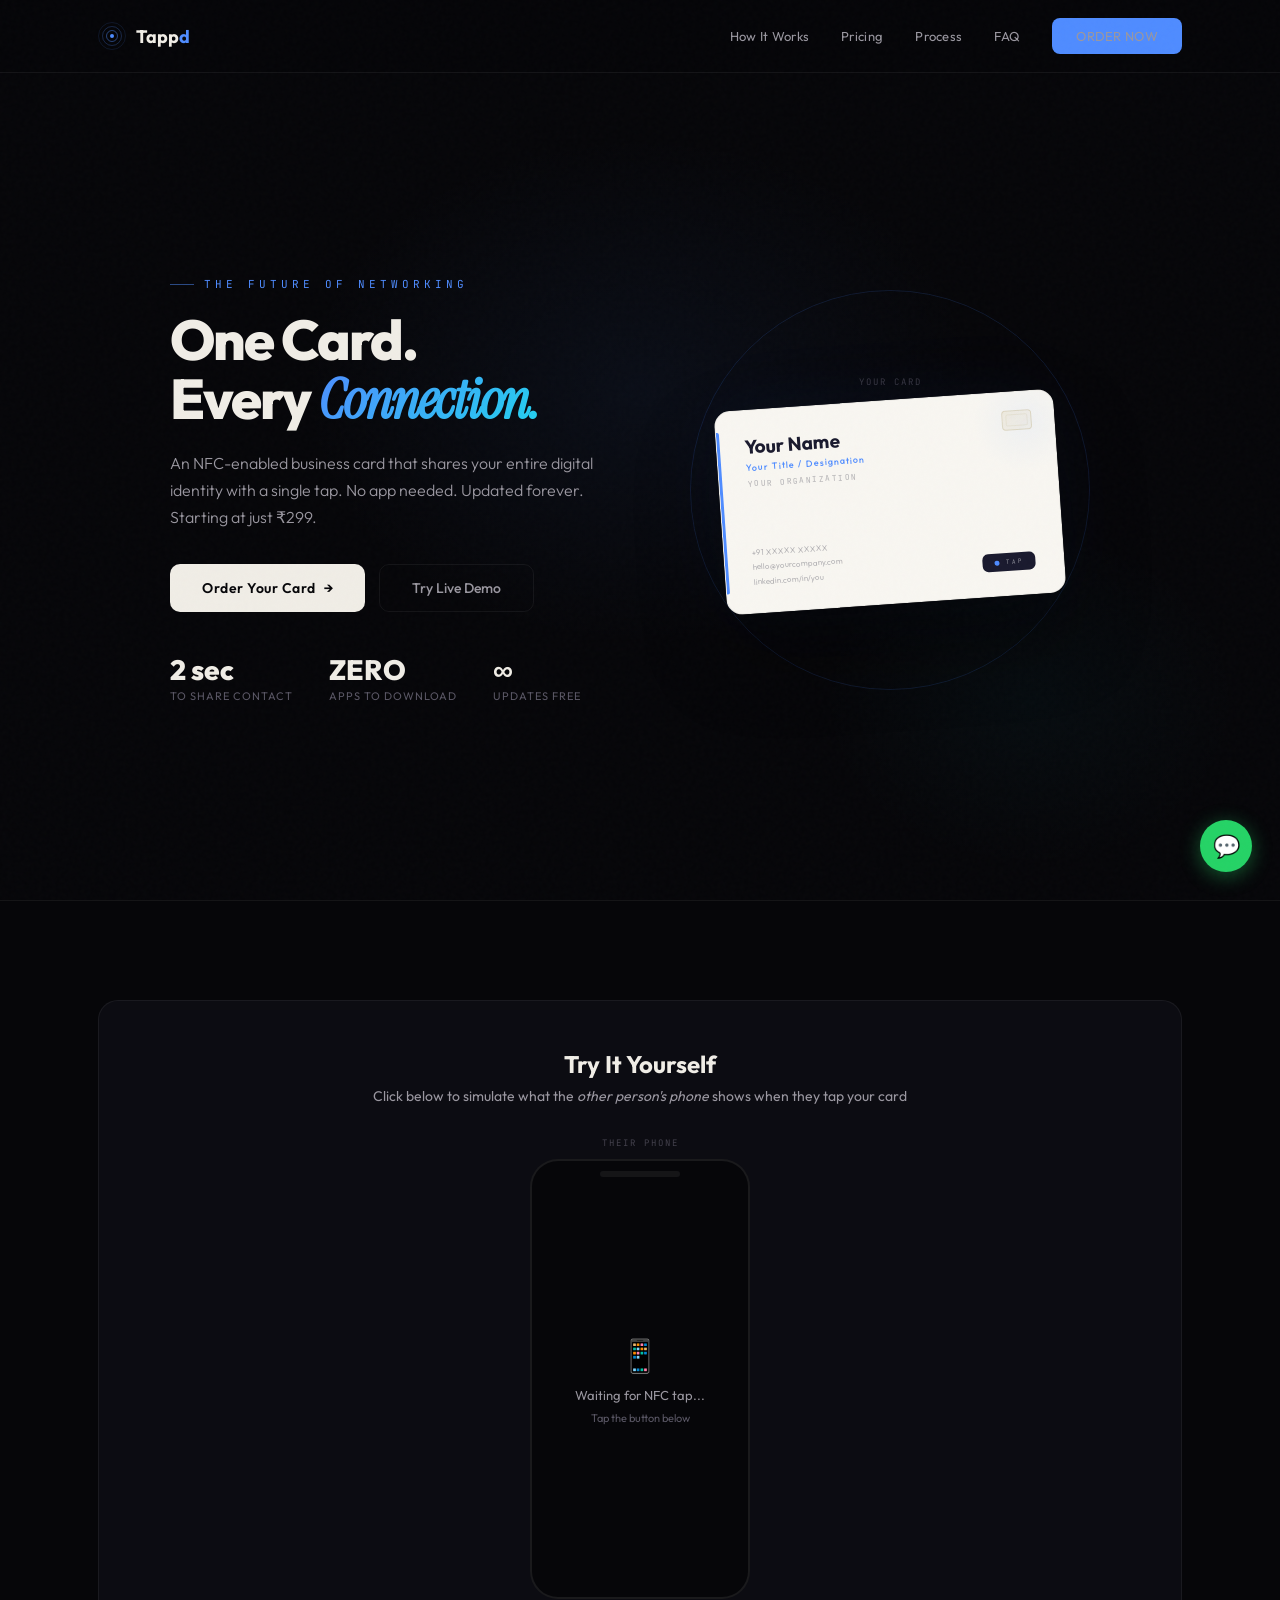
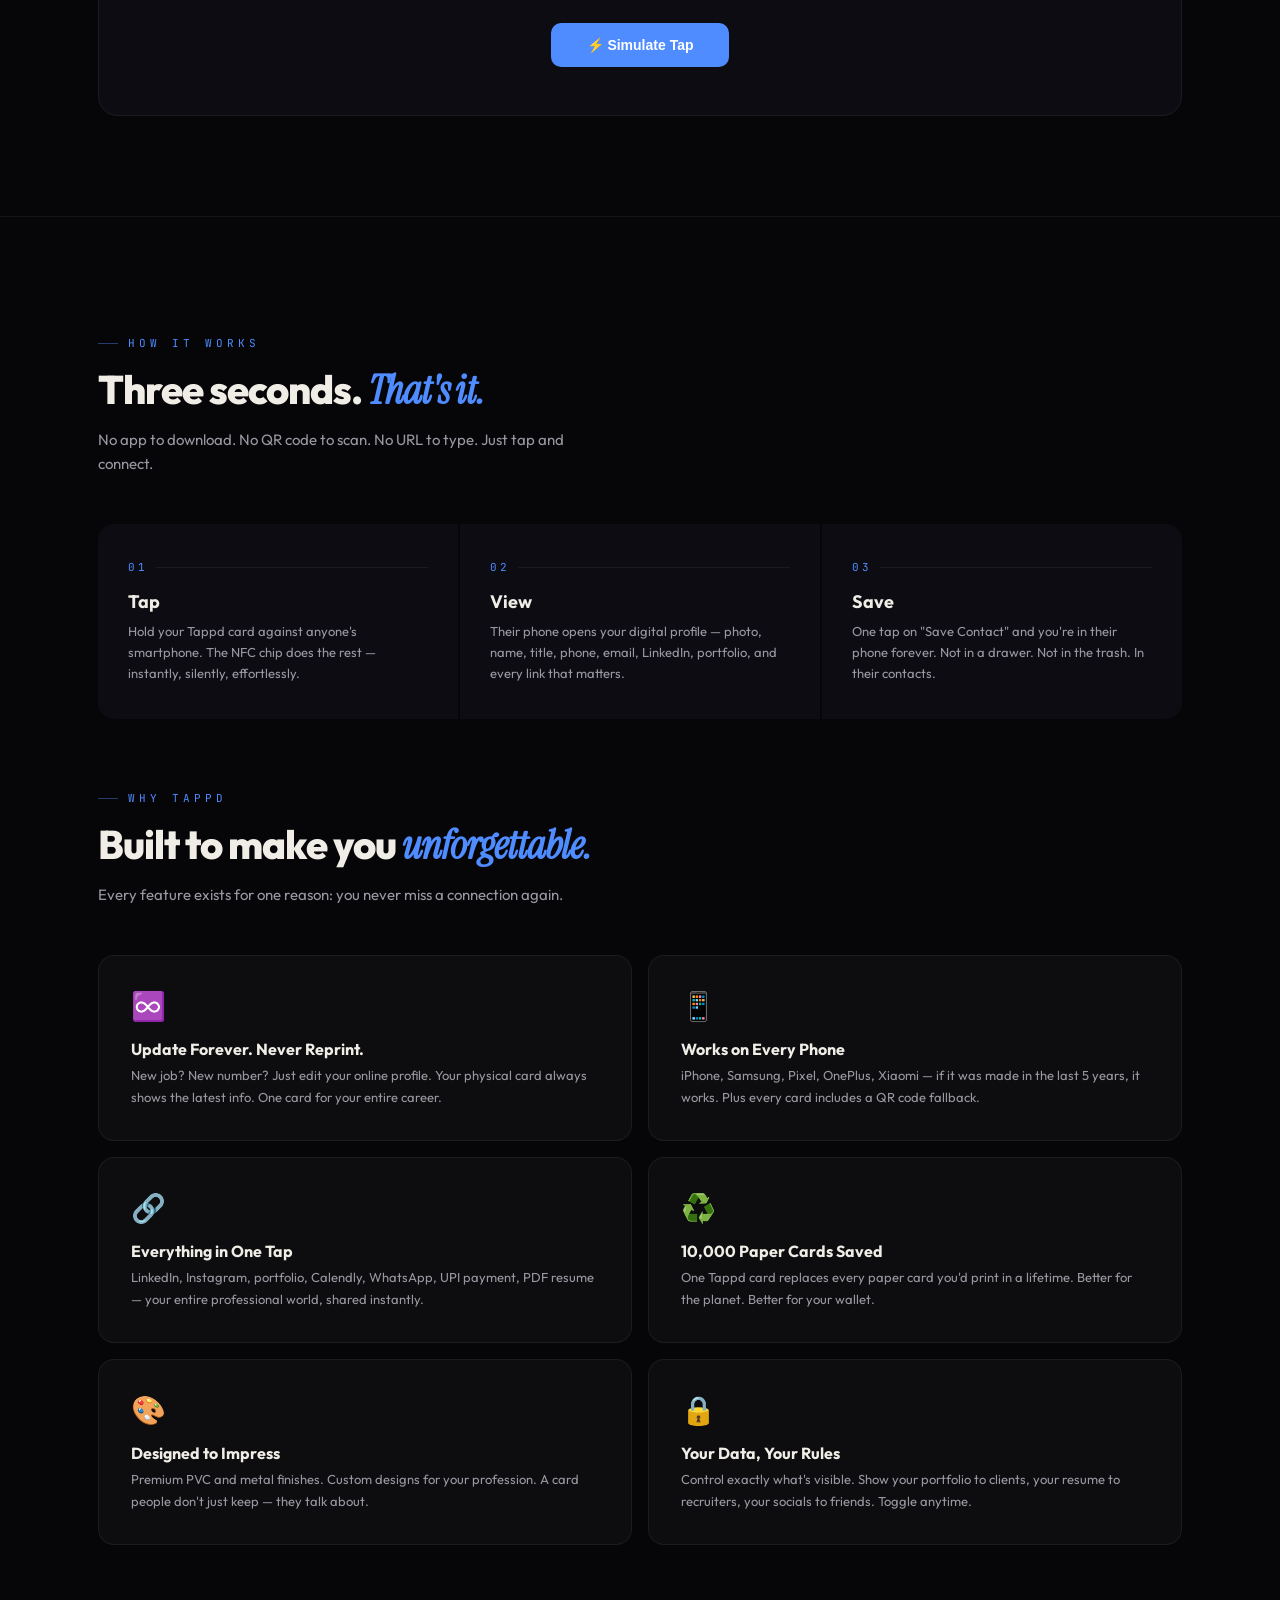
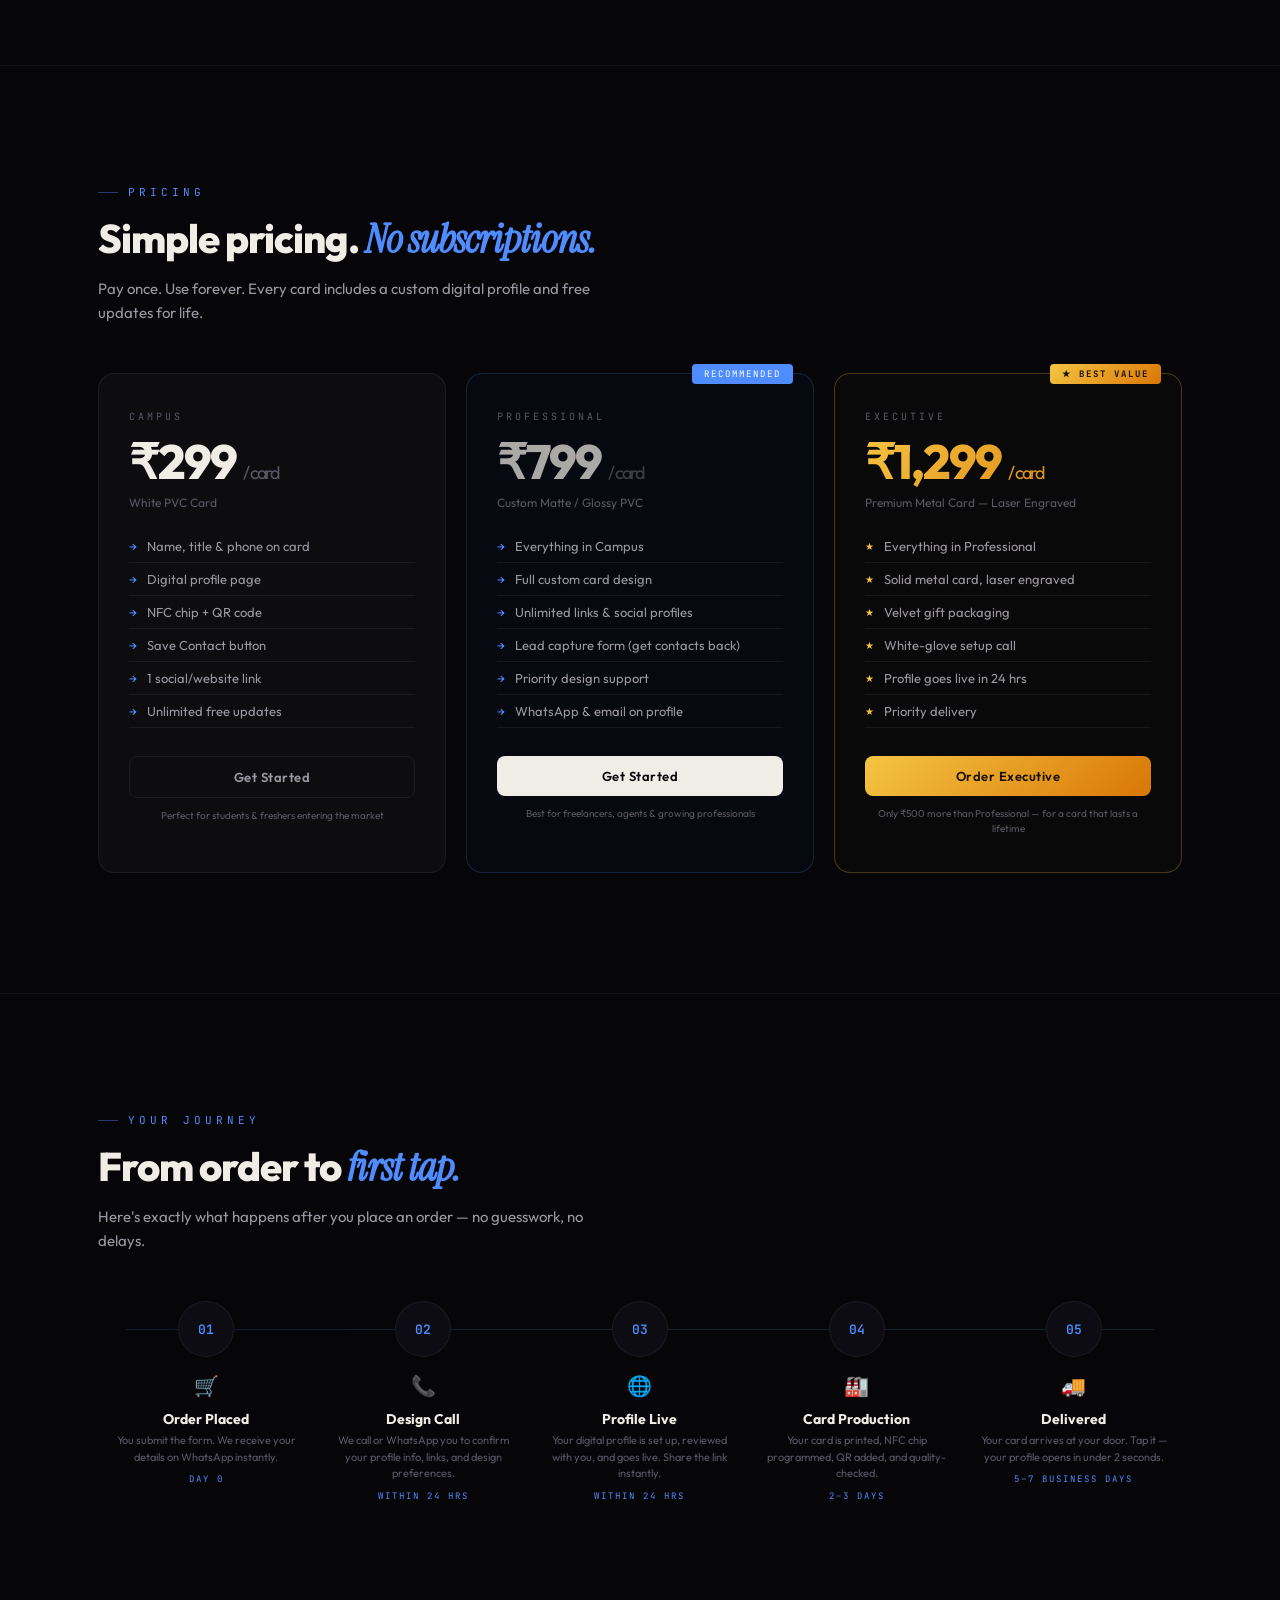
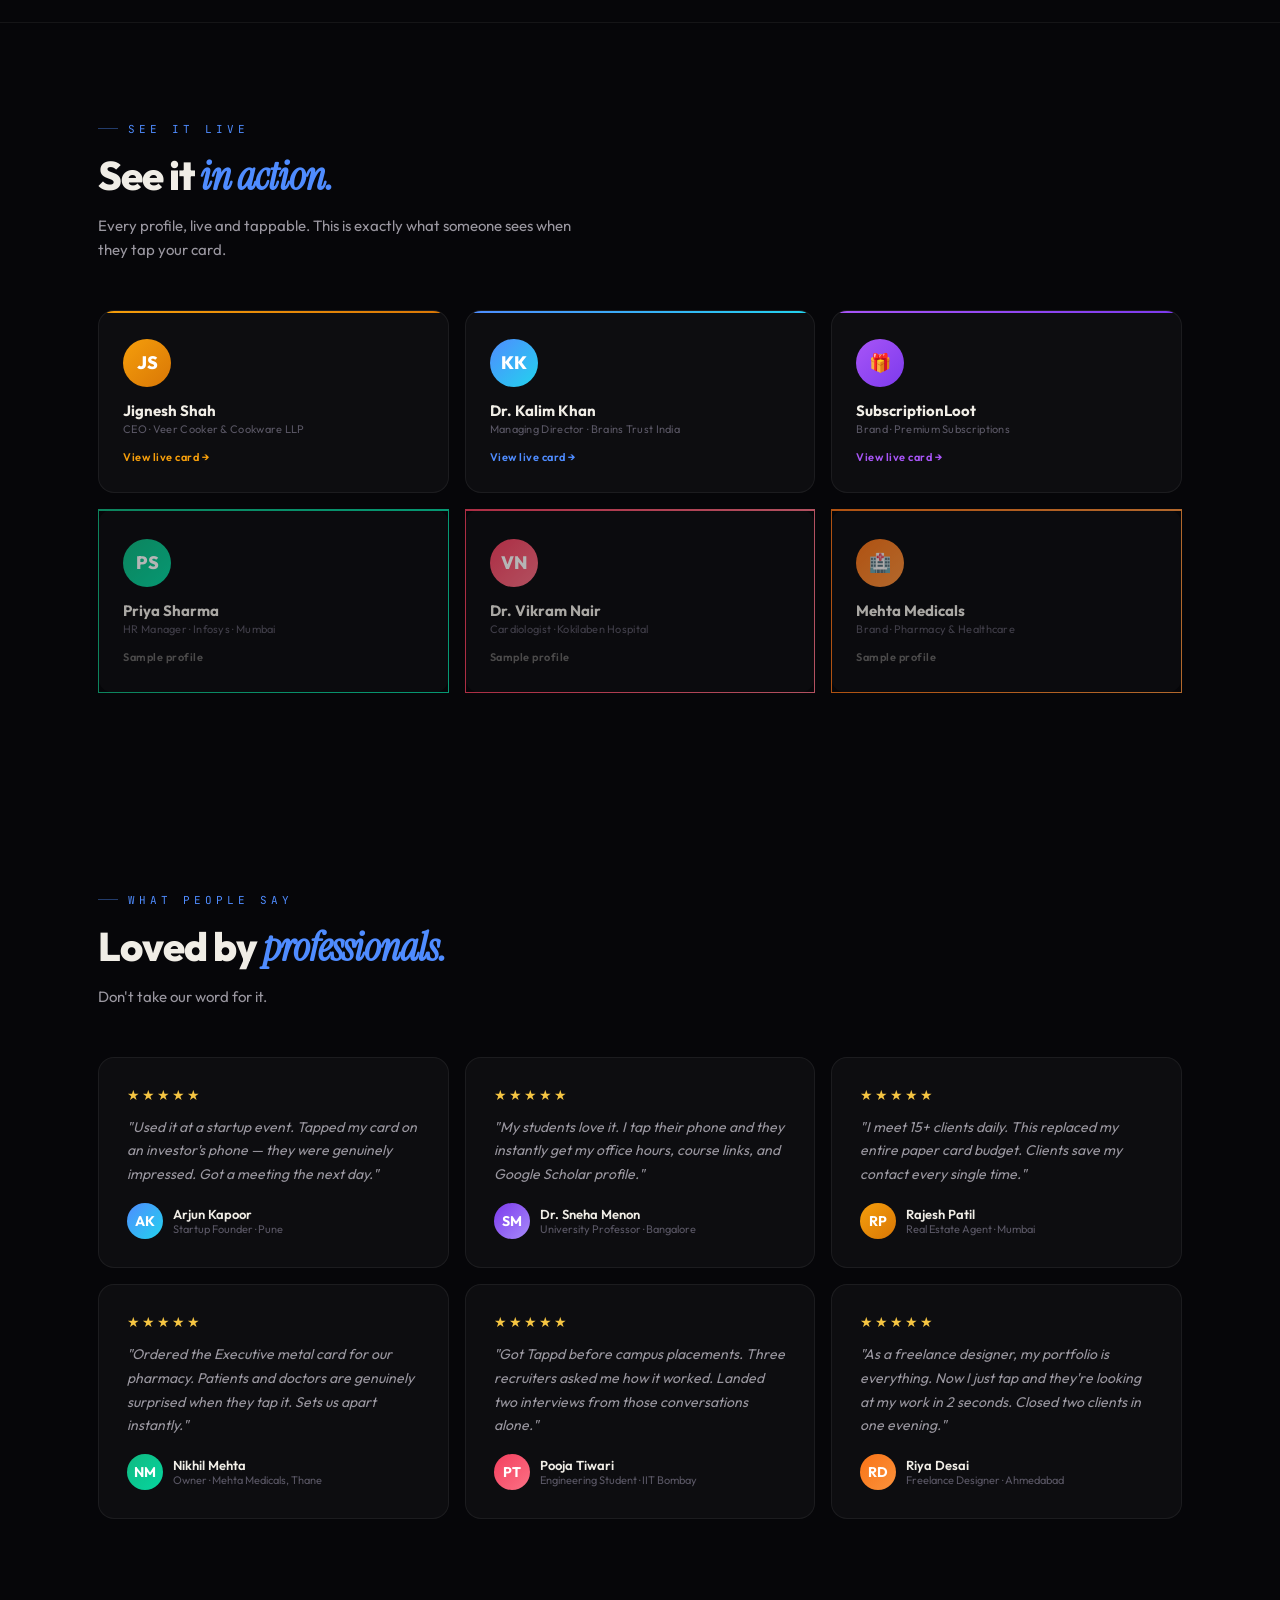
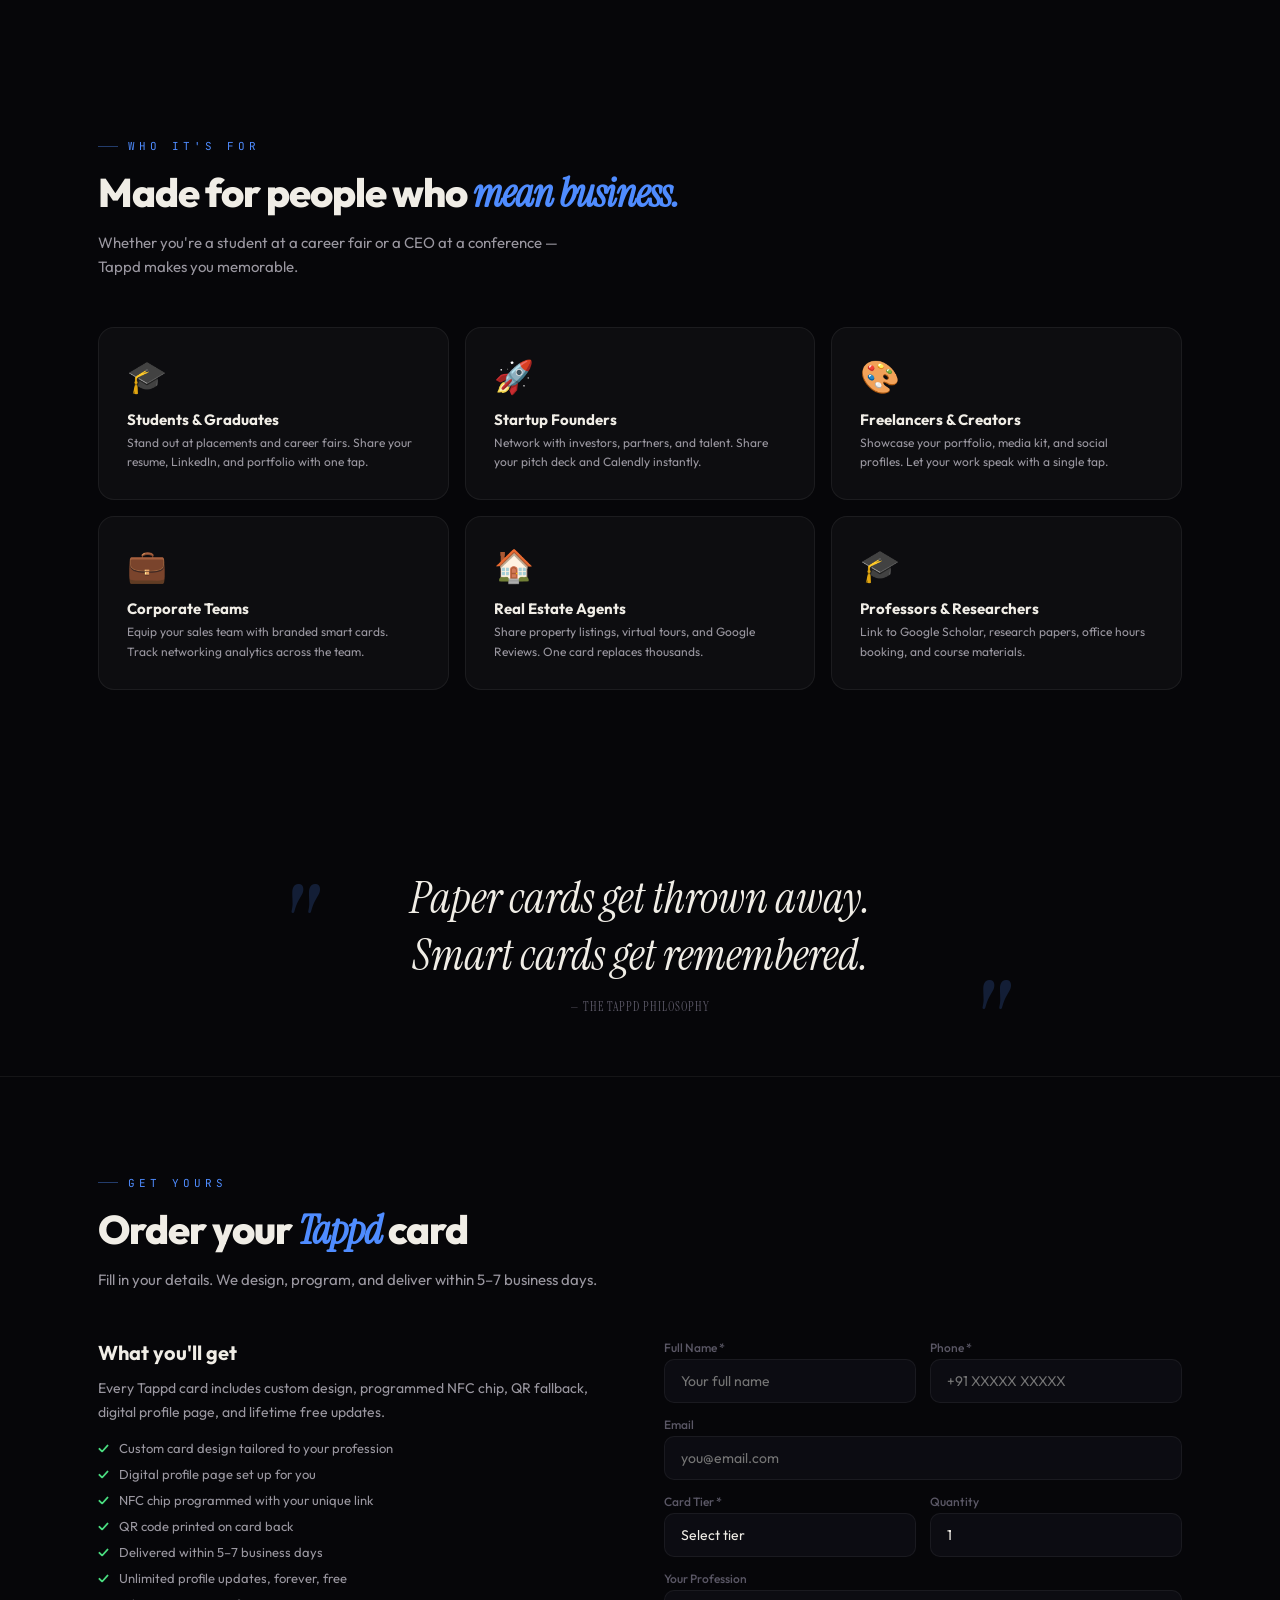
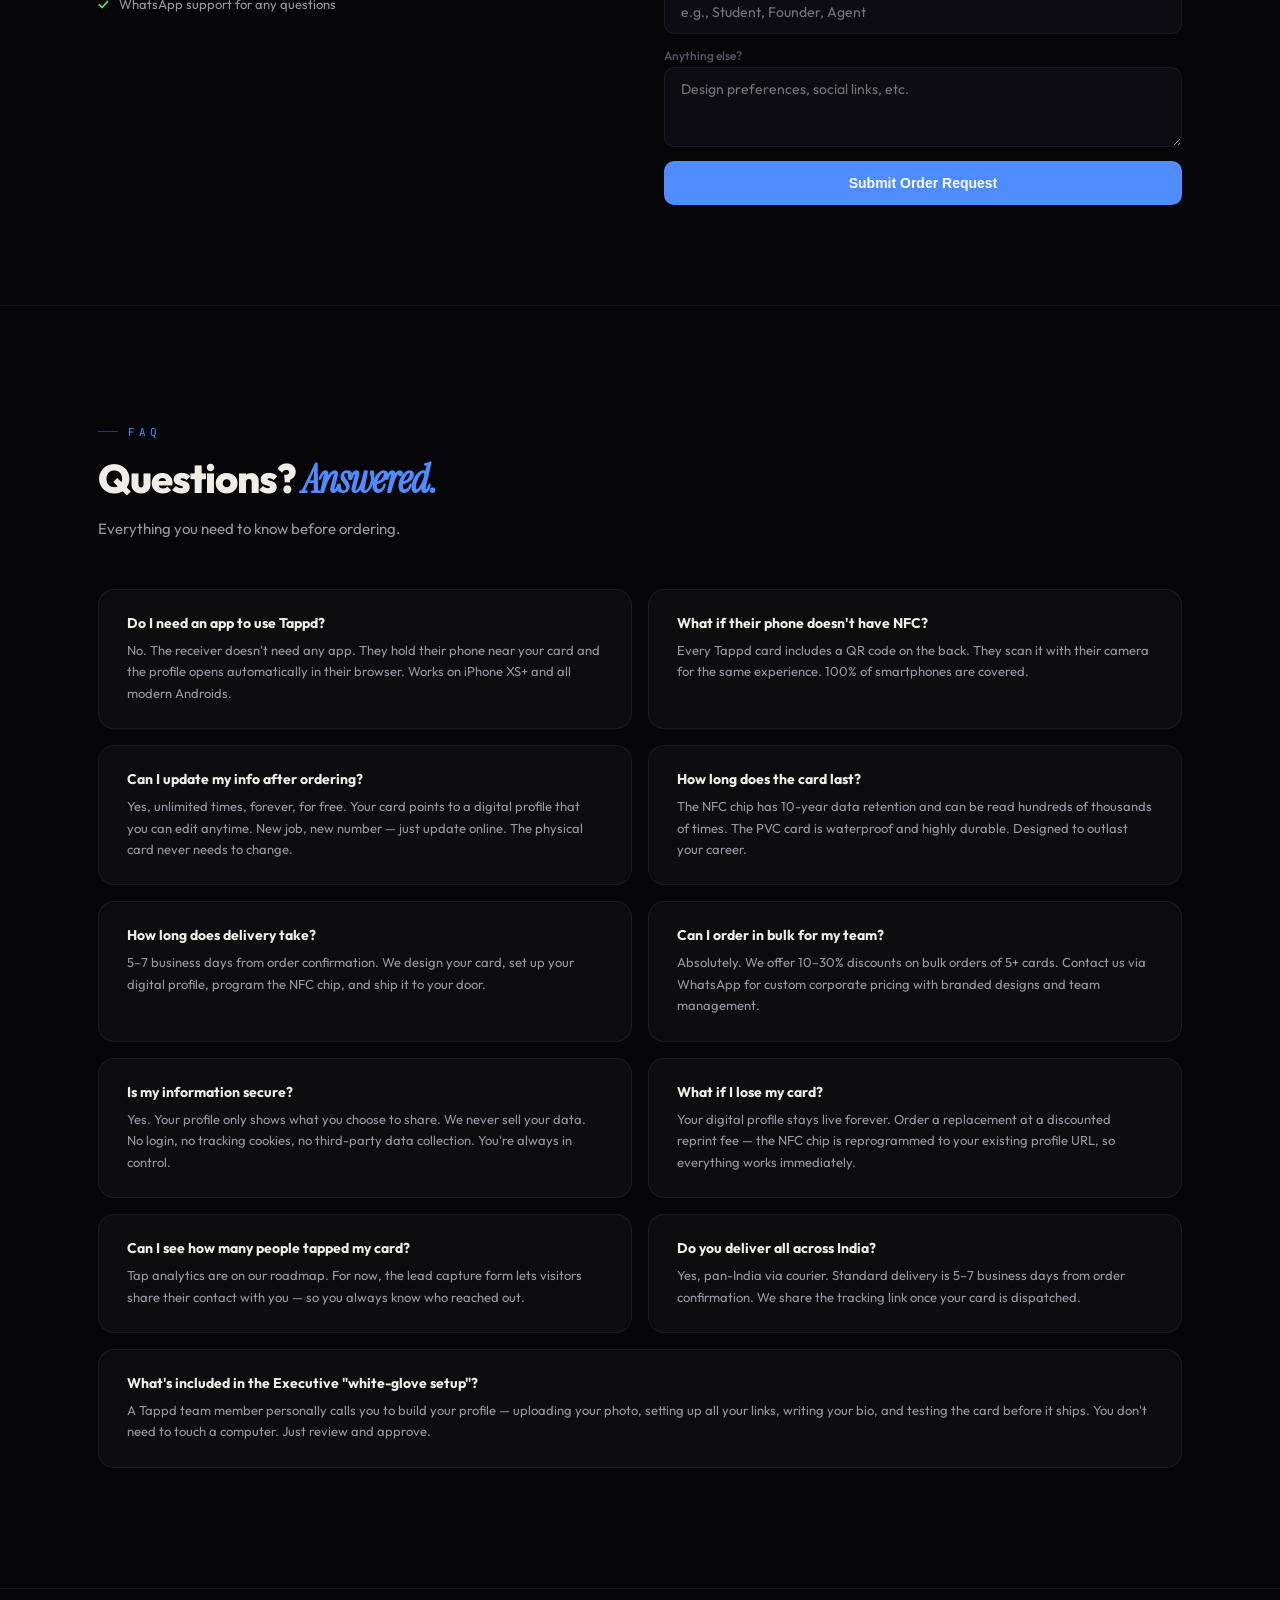
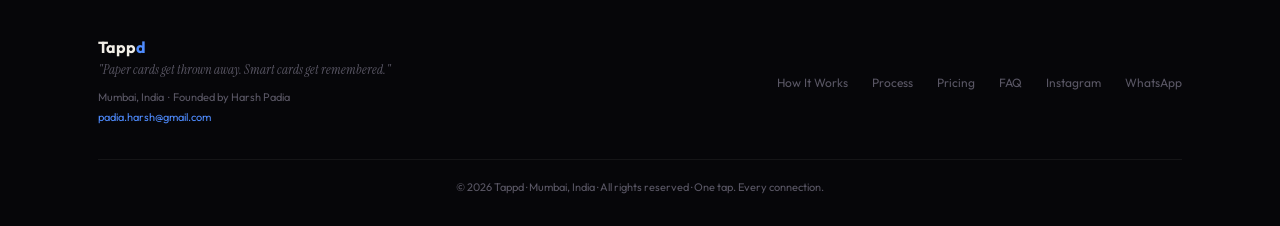
==== commit f6ad3034: "Rename TapKaro to Tappd in nav/footer and simplify deploy workflow - Replace TapKaro branding with T" ====
--- a/index.html
+++ b/index.html
@@ -510,7 +510,7 @@
       <div class="nav-logo-icon">
         <div class="nr nr1"></div><div class="nr nr2"></div><div class="nr nr3"></div><div class="ndot"></div>
       </div>
-      <div class="nav-brand">Tap<span>Karo</span></div>
+      <div class="nav-brand">Tapp<span>d</span></div>
     </a>
     <div class="nav-links">
       <a href="#how">How It Works</a>
@@ -1019,7 +1019,7 @@
   <div class="container">
     <div class="footer-inner">
       <div class="footer-left">
-        <div class="footer-brand">Tap<span>Karo</span></div>
+        <div class="footer-brand">Tapp<span>d</span></div>
         <div class="footer-tagline">"Paper cards get thrown away. Smart cards get remembered."</div>
         <div style="margin-top:10px;font-size:11px;color:var(--t3);line-height:1.8">
           Mumbai, India &nbsp;·&nbsp; Founded by Harsh Padia<br>
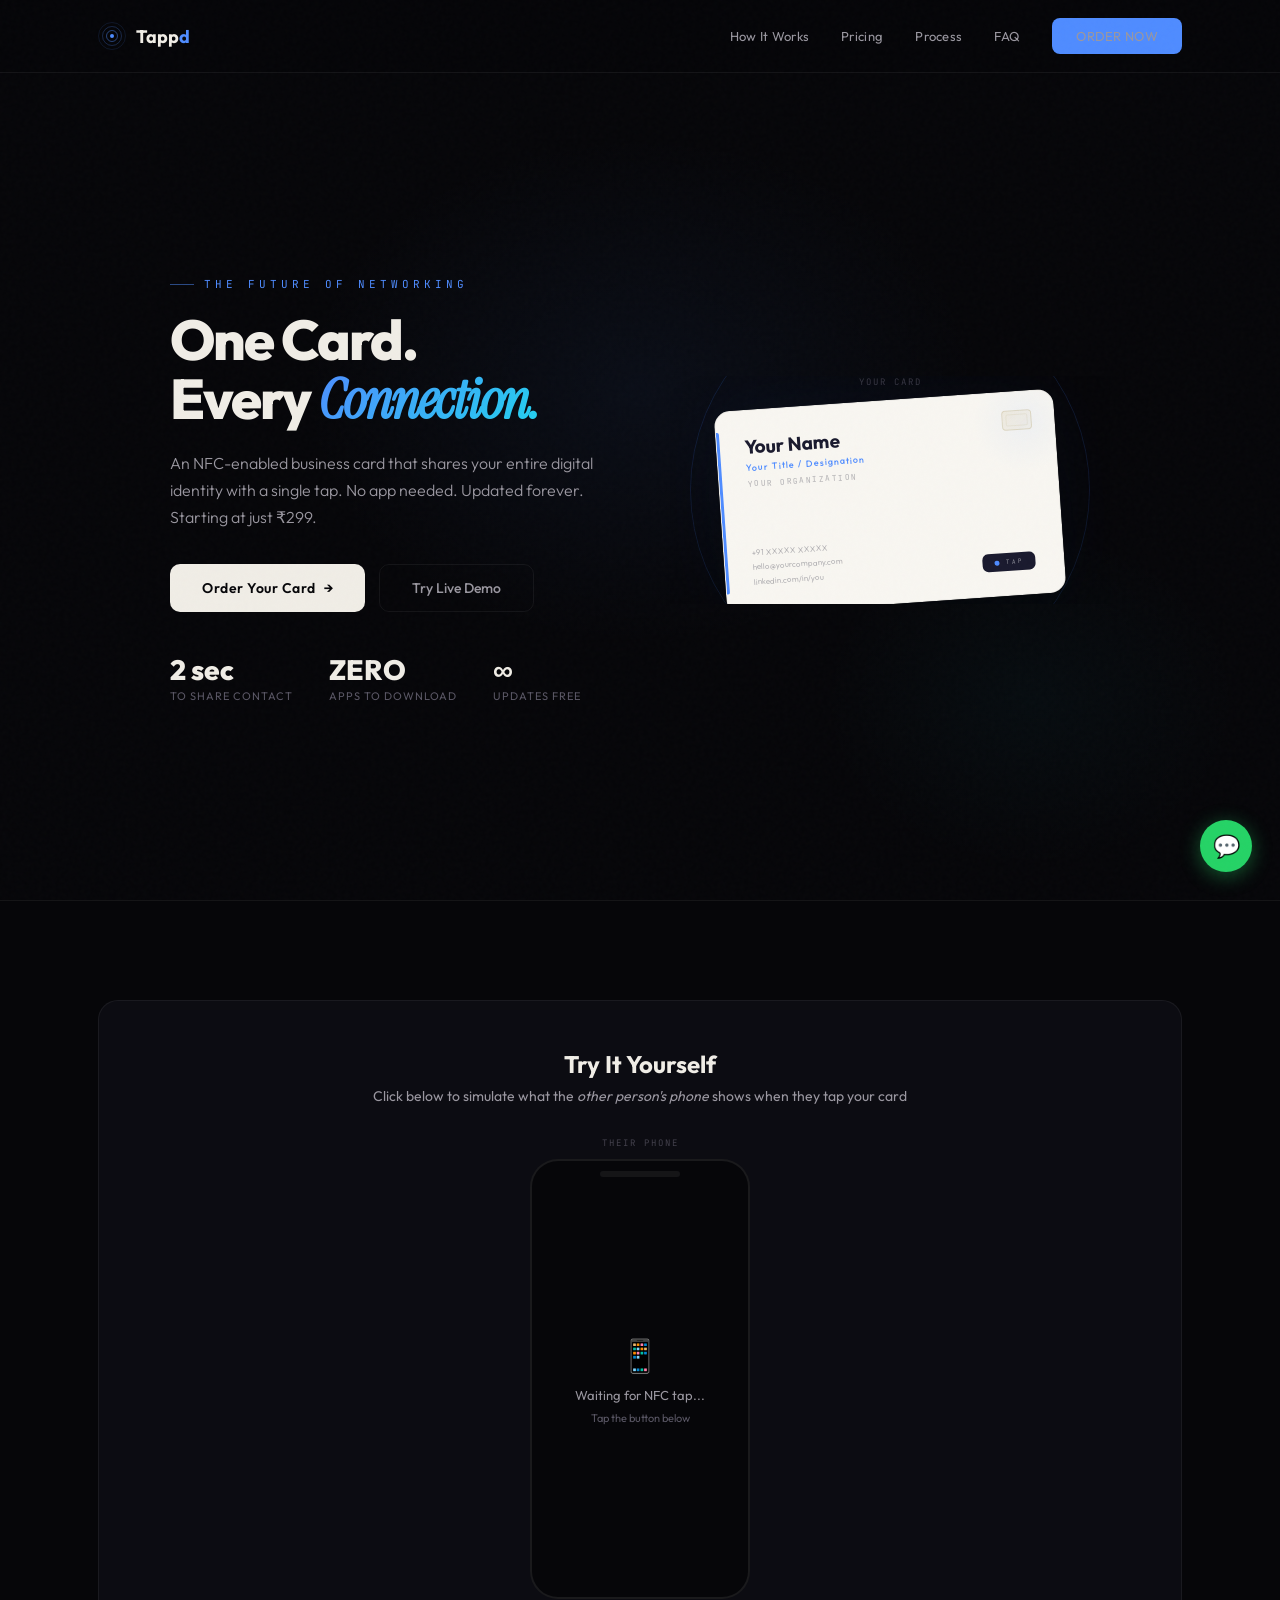
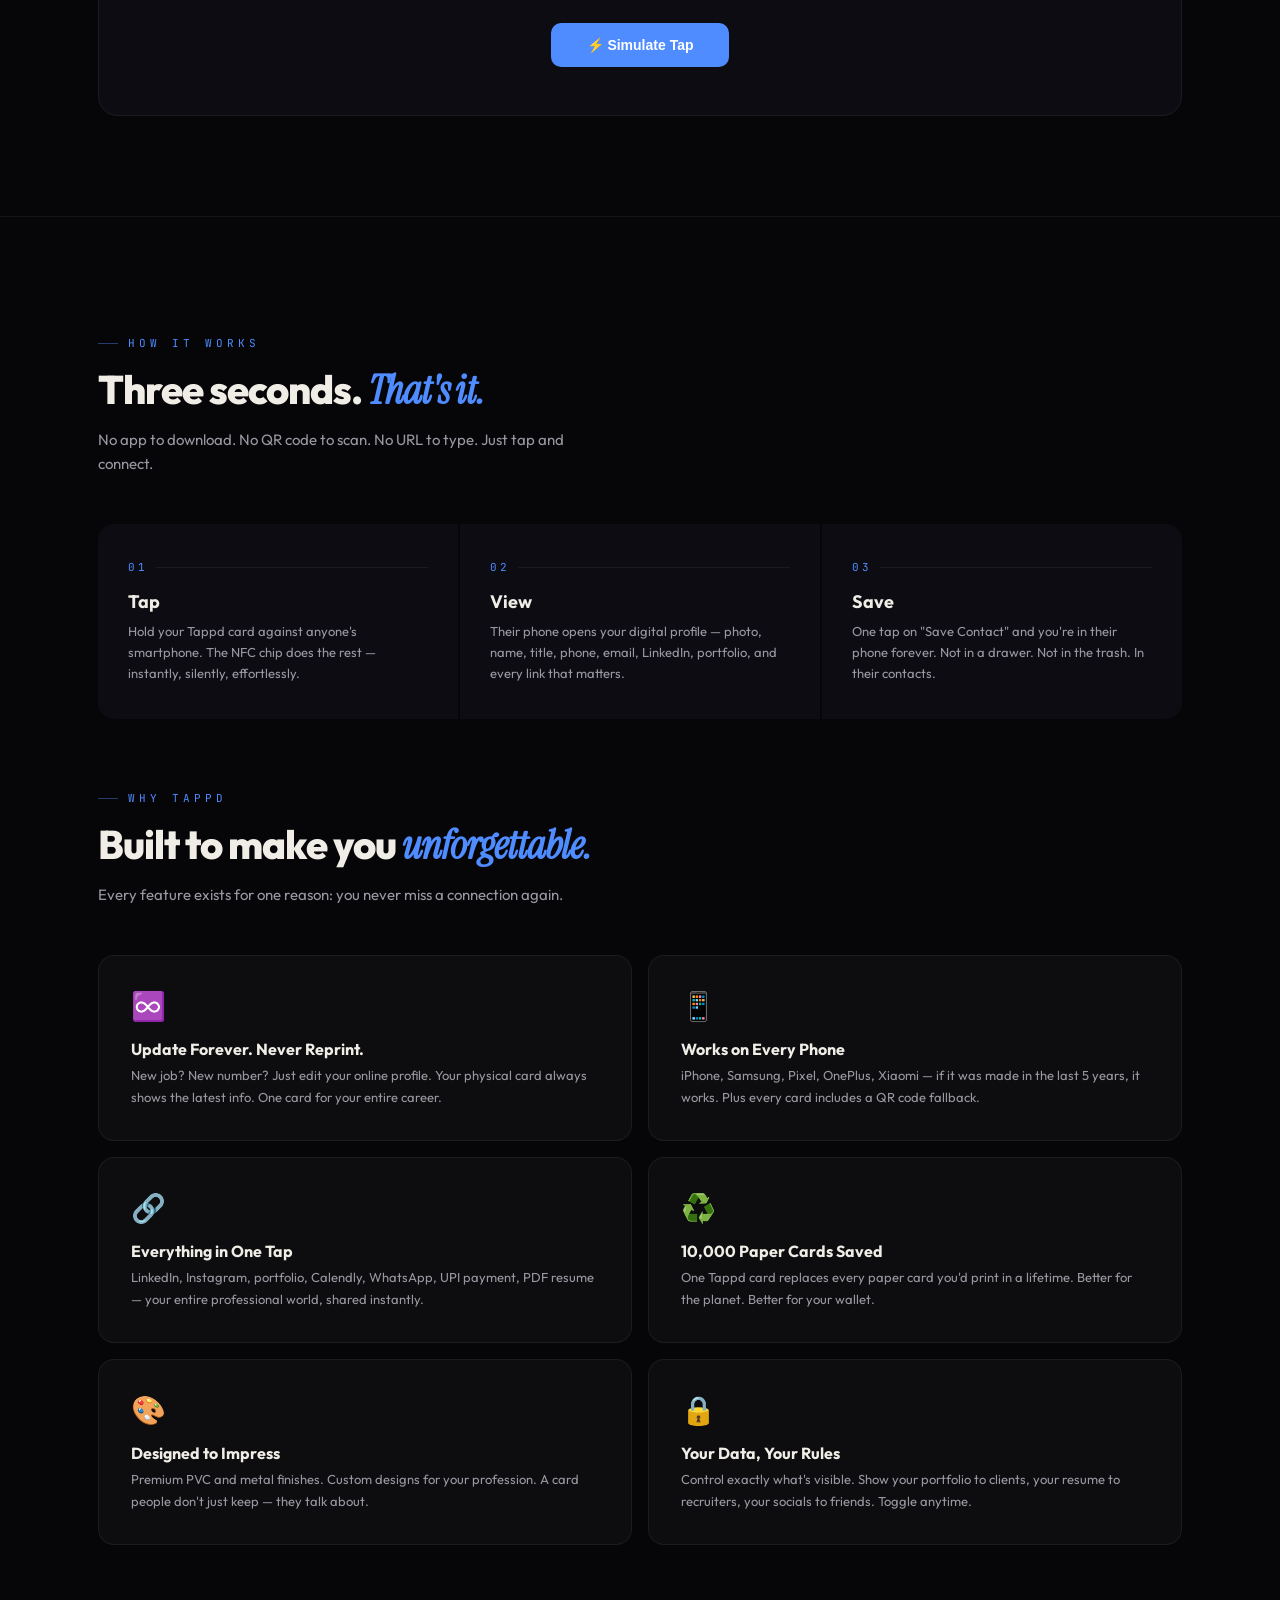
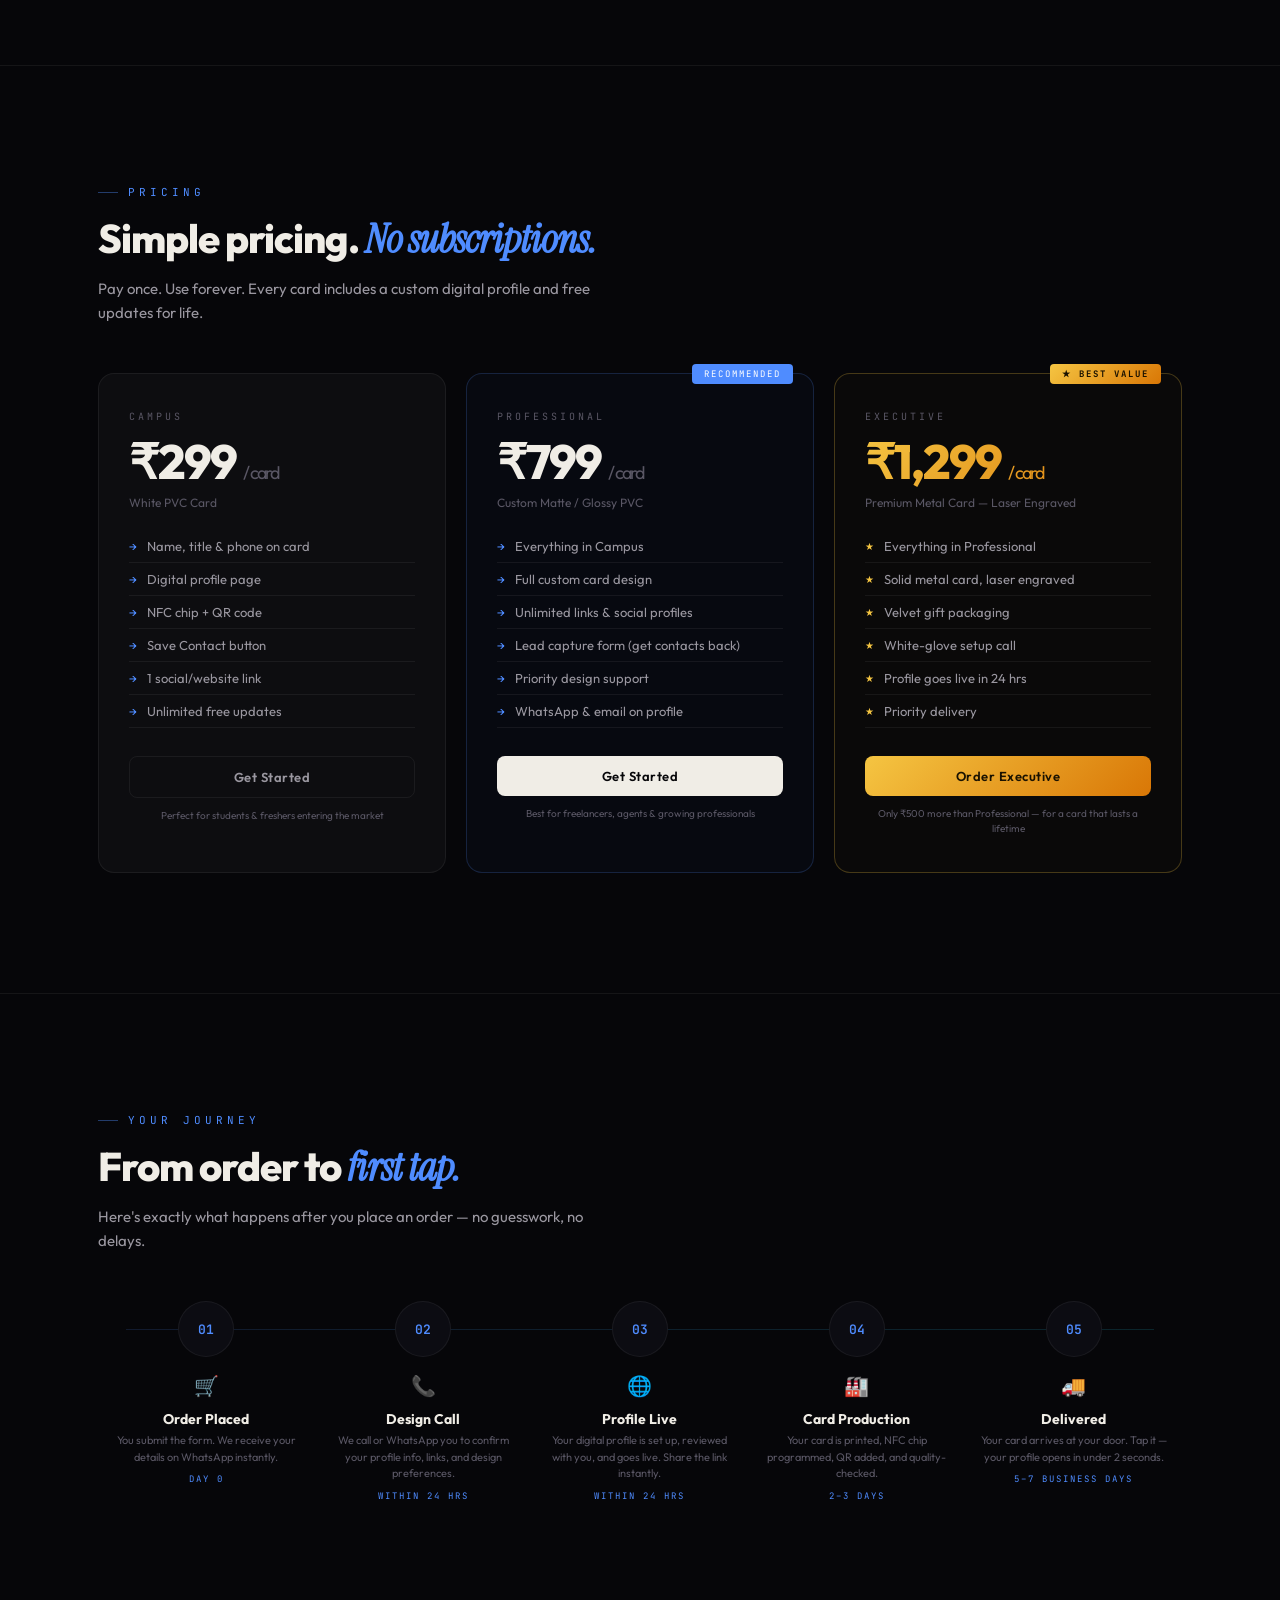
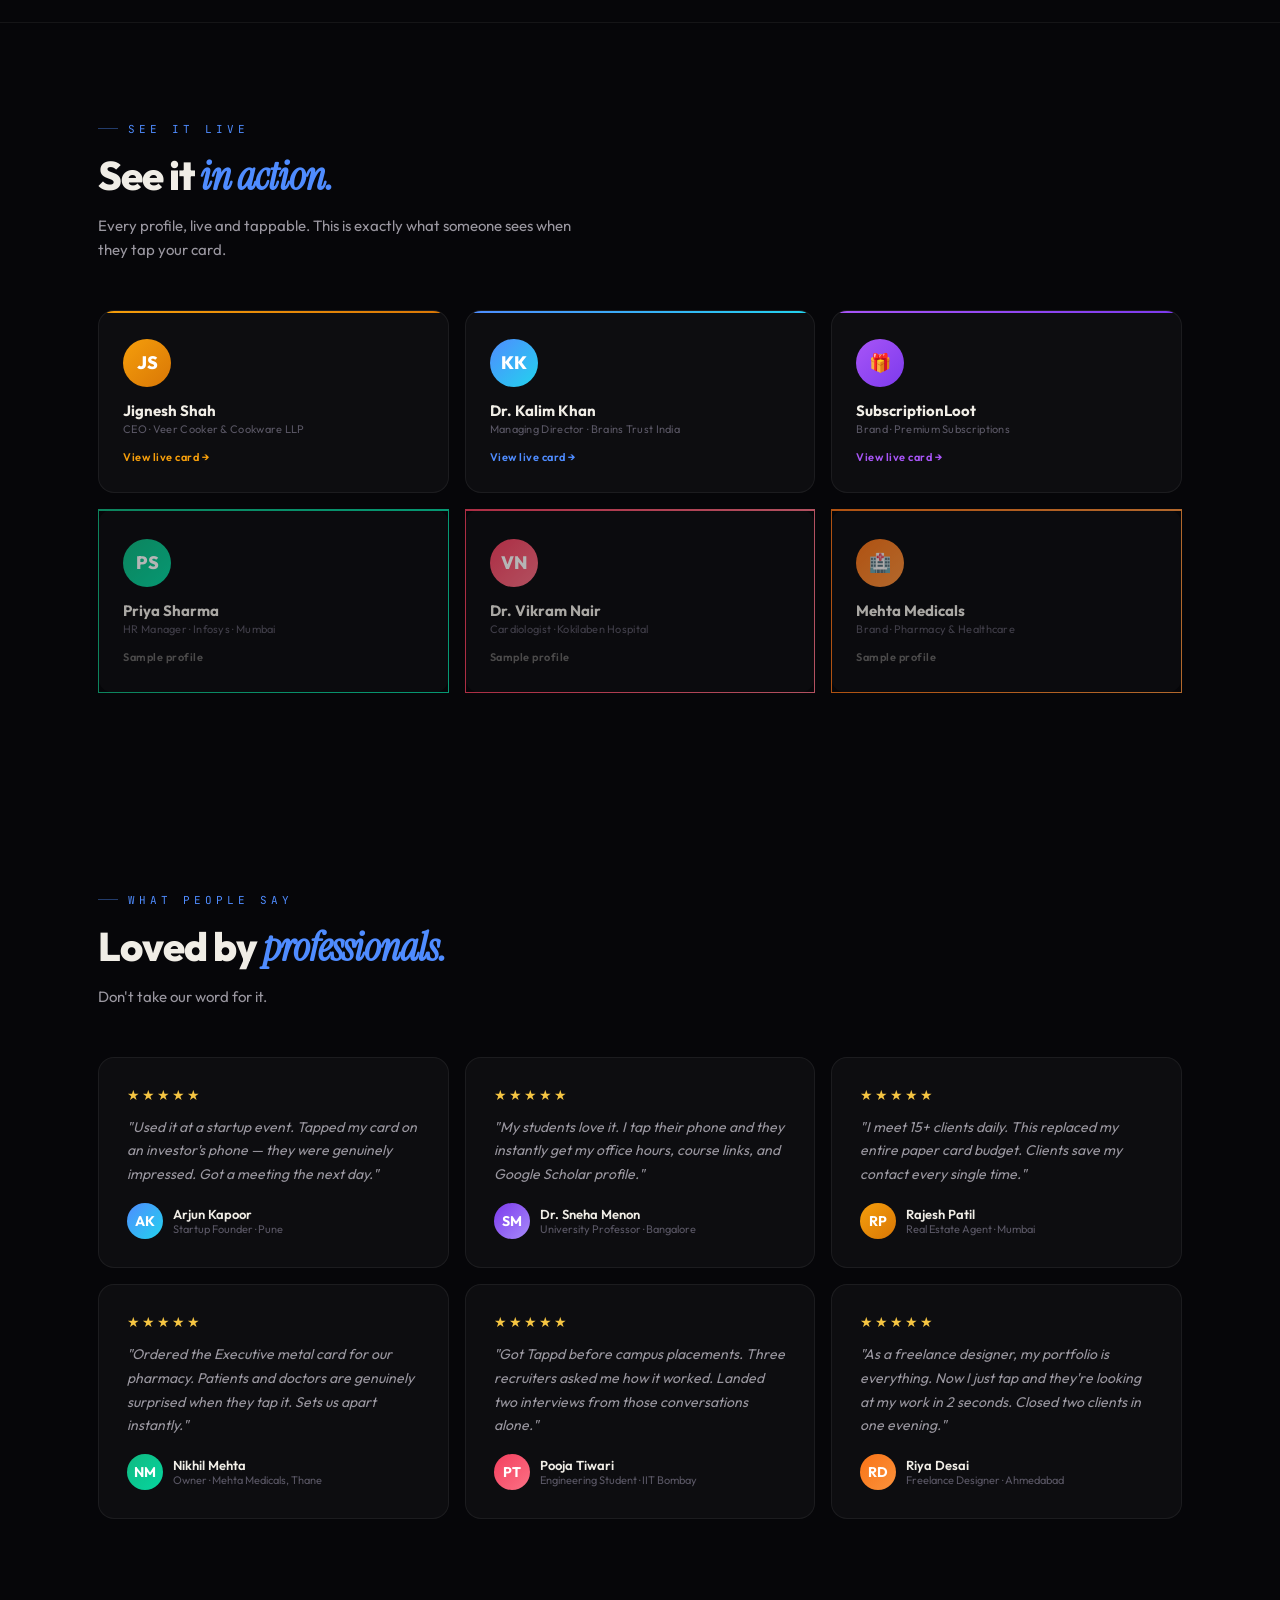
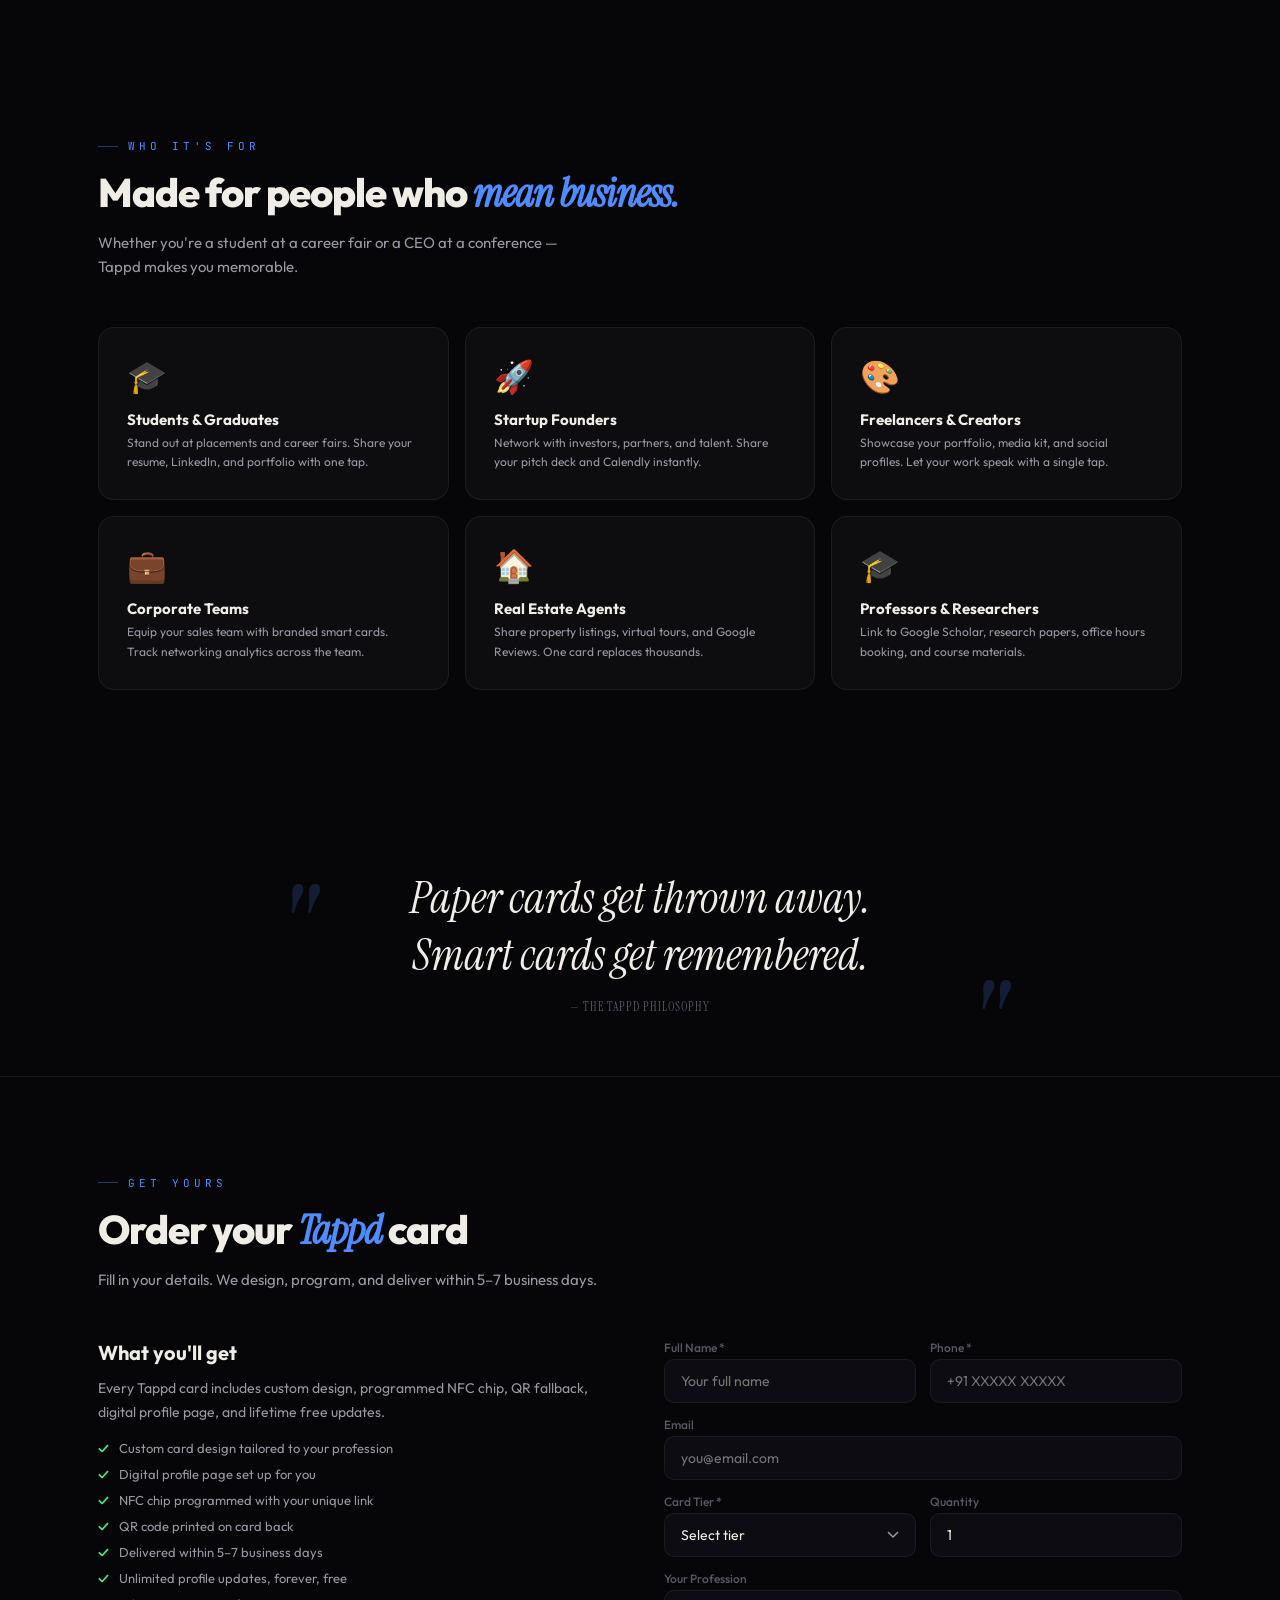
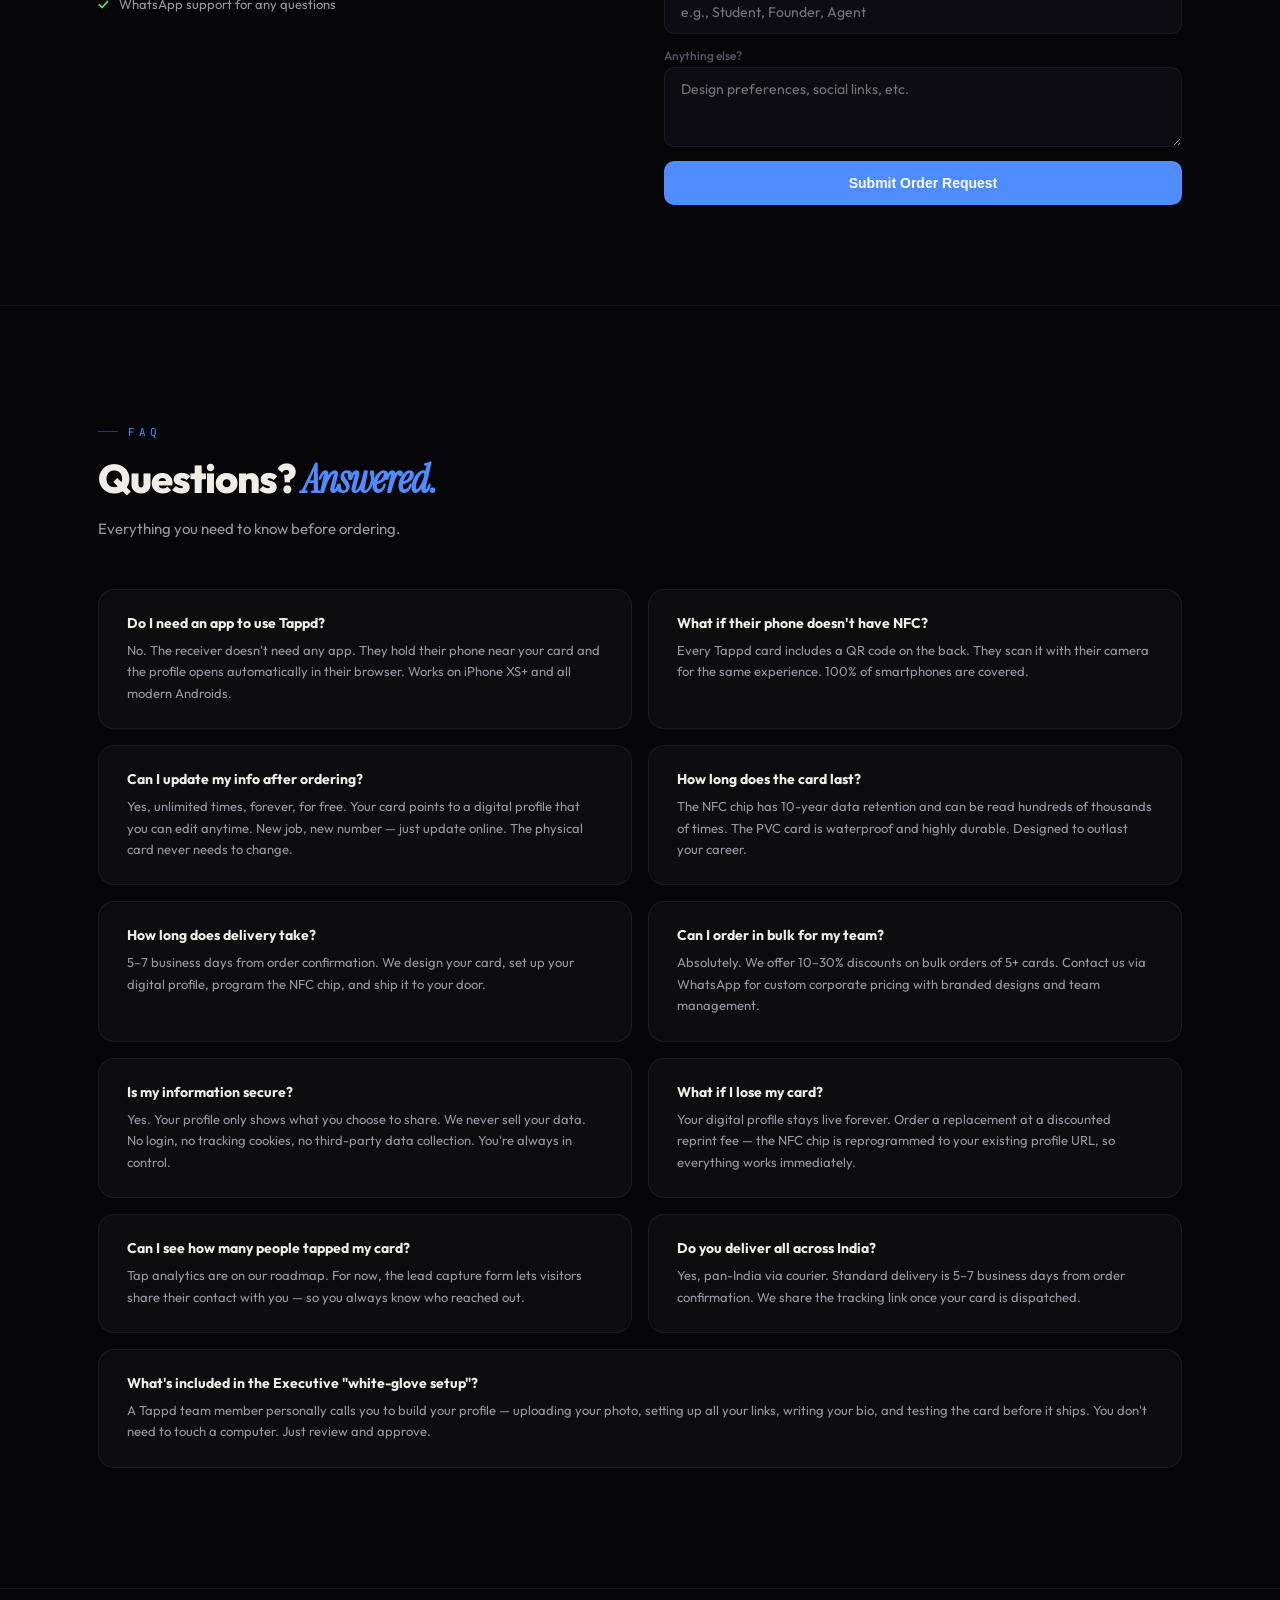
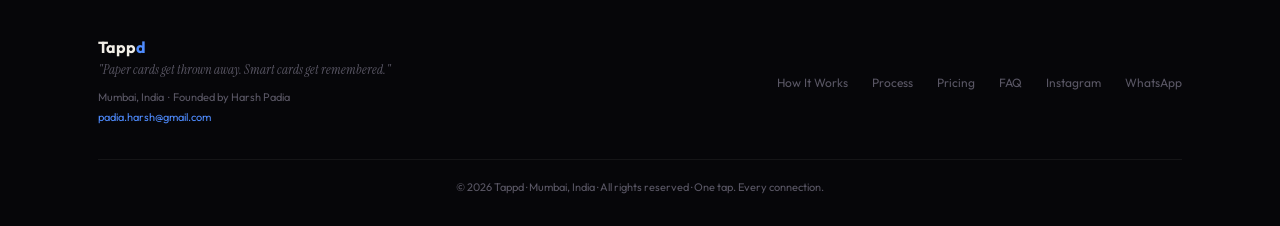
==== commit a341ac4d: "Fix 15 UI bugs on landing page - Move back-to-top button above WhatsApp FAB to prevent overlap - Clo" ====
--- a/index.html
+++ b/index.html
@@ -156,7 +156,7 @@
 .hero-stat-label { font-size:11px; color:var(--t3); letter-spacing:1px; margin-top:2px; }
 
 /* Hero card visual */
-.hero-card-area { display:flex; justify-content:center; align-items:center; position:relative; animation:fadeUp 1s ease 0.3s both; }
+.hero-card-area { display:flex; justify-content:center; align-items:center; position:relative; animation:fadeUp 1s ease 0.3s both; overflow:hidden; }
 .hero-card-visual { position:relative; }
 
 /* The card */
@@ -293,6 +293,7 @@
 .faq-item { padding:24px 28px; border-radius:var(--radius); background:var(--surface); border:1px solid var(--border); }
 .faq-item h3 { font-size:14px; font-weight:700; margin-bottom:8px; }
 .faq-item p { font-size:13px; color:var(--t2); line-height:1.65; }
+.faq-item-full { grid-column:1/-1; }
 
 /* ════════════ FOOTER ════════════ */
 footer {
@@ -303,7 +304,7 @@
 .footer-brand { font-size:16px; font-weight:700; margin-bottom:4px; }
 .footer-brand span { color:var(--blue); }
 .footer-tagline { font-family:'Instrument Serif'; font-style:italic; font-size:13px; color:var(--t3); }
-.footer-links { display:flex; gap:24px; }
+.footer-links { display:flex; gap:24px; flex-wrap:wrap; }
 .footer-links a { font-size:12px; color:var(--t3); transition:color 0.2s; }
 .footer-links a:hover { color:var(--blue); }
 .footer-bottom { text-align:center; margin-top:32px; padding-top:20px; border-top:1px solid var(--border); }
@@ -315,7 +316,7 @@
 *:focus-visible{outline:2px solid #4f8cff;outline-offset:3px;border-radius:4px}
 @media(prefers-reduced-motion:reduce){*,*::before,*::after{animation-duration:.01ms!important;transition-duration:.01ms!important;scroll-behavior:auto!important}}
 
-.btt{position:fixed;bottom:28px;right:28px;width:44px;height:44px;border-radius:50%;background:#0c0c12;border:1px solid rgba(255,255,255,0.06);display:flex;align-items:center;justify-content:center;color:#9a97a0;font-size:18px;cursor:pointer;opacity:0;visibility:hidden;transition:all 0.3s;z-index:90}
+.btt{position:fixed;bottom:92px;right:28px;width:44px;height:44px;border-radius:50%;background:#0c0c12;border:1px solid rgba(255,255,255,0.06);display:flex;align-items:center;justify-content:center;color:#9a97a0;font-size:18px;cursor:pointer;opacity:0;visibility:hidden;transition:all 0.3s;z-index:90}
 .btt.vis{opacity:1;visibility:visible}.btt:hover{border-color:#4f8cff;color:#4f8cff;transform:translateY(-3px)}
 
 /* Demo */
@@ -362,7 +363,7 @@
 .fg2 label{font-size:12px;color:#5a5765;font-weight:500}
 .fg2 input,.fg2 select,.fg2 textarea{padding:12px 16px;border-radius:10px;border:1px solid rgba(255,255,255,0.06);background:#0c0c12;color:#f0ede6;font-family:Outfit,sans-serif;font-size:14px;transition:border-color 0.3s;outline:none}
 .fg2 input:focus,.fg2 select:focus,.fg2 textarea:focus{border-color:#4f8cff}
-.fg2 textarea{resize:vertical;min-height:80px}.fg2 select{appearance:none}
+.fg2 textarea{resize:vertical;min-height:80px}.fg2 select{appearance:none;background-image:url("data:image/svg+xml,%3Csvg xmlns='http://www.w3.org/2000/svg' width='12' height='8'%3E%3Cpath d='M1 1l5 5 5-5' fill='none' stroke='%239a97a0' stroke-width='1.5'/%3E%3C/svg%3E");background-repeat:no-repeat;background-position:right 16px center;padding-right:40px}
 .form-row{display:grid;grid-template-columns:1fr 1fr;gap:14px}
 .fsb{padding:14px;border-radius:10px;background:#4f8cff;color:#fff;font-size:14px;font-weight:600;transition:all 0.3s;cursor:pointer;border:none;width:100%}.fsb:hover{background:#3a75e8;transform:translateY(-2px)}
 .form-ok{display:none;text-align:center;padding:32px;border-radius:16px;background:rgba(74,222,128,0.05);border:1px solid rgba(74,222,128,0.15)}.form-ok.show{display:block}.form-ok h3{color:#4ade80;font-size:18px;margin-bottom:8px}
@@ -453,7 +454,7 @@
 .exec-card .price-amount { background:linear-gradient(135deg,#f5c542,#d97706); -webkit-background-clip:text; -webkit-text-fill-color:transparent; background-clip:text; }
 .exec-card .price-features li::before { content:'★'; color:#f5c542; font-size:10px; }
 .price-value-note { font-size:10px; color:var(--t3); text-align:center; margin-top:10px; line-height:1.5; }
-.price-card.featured .price-amount { opacity:0.7; }
+.price-card.featured .price-amount { opacity:1; }
 
 /* ════════════ FLOATING WHATSAPP BUTTON ════════════ */
 .wa-float {
@@ -482,7 +483,7 @@
   .price-grid { grid-template-columns:1fr; max-width:400px; margin:0 auto; }
   .aud-grid { grid-template-columns:1fr; }
   .faq-grid { grid-template-columns:1fr; }
-  .faq-item[style] { grid-column:auto; }
+  .faq-item-full { grid-column:auto; }
   .profiles-grid { grid-template-columns:1fr; }
   .nav-links { display:none; }
   .nav-links.show {
@@ -506,7 +507,7 @@
 <!-- ════════════ NAV ════════════ -->
 <nav role="navigation" aria-label="Main navigation">
   <div class="container nav-inner">
-    <a href="#" class="nav-logo">
+    <a href="./" class="nav-logo">
       <div class="nav-logo-icon">
         <div class="nr nr1"></div><div class="nr nr2"></div><div class="nr nr3"></div><div class="ndot"></div>
       </div>
@@ -524,6 +525,11 @@
     </div>
   </div>
 </nav>
+<script>
+document.querySelectorAll('.nav-links a').forEach(function(a){
+  a.addEventListener('click',function(){document.querySelector('.nav-links').classList.remove('show');});
+});
+</script>
 
 <!-- ════════════ HERO ════════════ -->
 <main id="main">
@@ -852,7 +858,7 @@
     <div class="section-eyebrow">What people say</div>
     <div class="section-title">Loved by <em>professionals.</em></div>
     <p class="section-sub">Don't take our word for it.</p>
-    <div class="test-grid" style="grid-template-columns:repeat(3,1fr)">
+    <div class="test-grid">
       <div class="test-card"><div class="test-stars">&#9733;&#9733;&#9733;&#9733;&#9733;</div><p class="test-q">"Used it at a startup event. Tapped my card on an investor's phone — they were genuinely impressed. Got a meeting the next day."</p><div class="test-a"><div class="test-av" style="background:linear-gradient(135deg,#4f8cff,#22d3ee)">AK</div><div><div style="font-size:13px;font-weight:600">Arjun Kapoor</div><div style="font-size:11px;color:#5a5765">Startup Founder · Pune</div></div></div></div>
       <div class="test-card"><div class="test-stars">&#9733;&#9733;&#9733;&#9733;&#9733;</div><p class="test-q">"My students love it. I tap their phone and they instantly get my office hours, course links, and Google Scholar profile."</p><div class="test-a"><div class="test-av" style="background:linear-gradient(135deg,#7c3aed,#a78bfa)">SM</div><div><div style="font-size:13px;font-weight:600">Dr. Sneha Menon</div><div style="font-size:11px;color:#5a5765">University Professor · Bangalore</div></div></div></div>
       <div class="test-card"><div class="test-stars">&#9733;&#9733;&#9733;&#9733;&#9733;</div><p class="test-q">"I meet 15+ clients daily. This replaced my entire paper card budget. Clients save my contact every single time."</p><div class="test-a"><div class="test-av" style="background:linear-gradient(135deg,#f59e0b,#d97706)">RP</div><div><div style="font-size:13px;font-weight:600">Rajesh Patil</div><div style="font-size:11px;color:#5a5765">Real Estate Agent · Mumbai</div></div></div></div>
@@ -1000,7 +1006,7 @@
         <h3>Do you deliver all across India?</h3>
         <p>Yes, pan-India via courier. Standard delivery is 5–7 business days from order confirmation. We share the tracking link once your card is dispatched.</p>
       </div>
-      <div class="faq-item" style="grid-column:1/-1">
+      <div class="faq-item faq-item-full">
         <h3>What's included in the Executive "white-glove setup"?</h3>
         <p>A Tappd team member personally calls you to build your profile — uploading your photo, setting up all your links, writing your bio, and testing the card before it ships. You don't need to touch a computer. Just review and approve.</p>
       </div>
@@ -1046,21 +1052,24 @@
 document.getElementById('yr').textContent = new Date().getFullYear();
 
 // ═══ Scroll reveal ═══
-const obs = new IntersectionObserver(function(entries) {
-  entries.forEach(function(e) {
-    if (e.isIntersecting) {
-      e.target.style.opacity = '1';
-      e.target.style.transform = 'translateY(0)';
-    }
+if ('IntersectionObserver' in window) {
+  var obs = new IntersectionObserver(function(entries) {
+    entries.forEach(function(e) {
+      if (e.isIntersecting) {
+        e.target.style.opacity = '1';
+        e.target.style.transform = 'translateY(0)';
+        obs.unobserve(e.target);
+      }
+    });
+  }, { threshold: 0.1 });
+
+  document.querySelectorAll('.step-card, .feat, .price-card, .aud-card, .test-card, .faq-item').forEach(function(el) {
+    el.style.opacity = '0';
+    el.style.transform = 'translateY(20px)';
+    el.style.transition = 'all 0.6s ease';
+    obs.observe(el);
   });
-}, { threshold: 0.1 });
-
-document.querySelectorAll('.step-card, .feat, .price-card, .aud-card, .test-card, .faq-item').forEach(function(el) {
-  el.style.opacity = '0';
-  el.style.transform = 'translateY(20px)';
-  el.style.transition = 'all 0.6s ease';
-  obs.observe(el);
-});
+}
 
 // ═══ Nav scroll effect + back-to-top ═══
 window.addEventListener('scroll', function() {
@@ -1077,23 +1086,6 @@
   }
 });
 
-// ═══ Mobile menu ═══
-function toggleMenu() {
-  var ham = document.querySelector('.hamburger');
-  var mm = document.querySelector('.mobile-menu');
-  if (!ham || !mm) return;
-  var isOpen = ham.getAttribute('aria-expanded') === 'true';
-  ham.setAttribute('aria-expanded', !isOpen);
-  ham.classList.toggle('active');
-  mm.classList.toggle('open');
-}
-function closeMenu() {
-  var ham = document.querySelector('.hamburger');
-  var mm = document.querySelector('.mobile-menu');
-  if (ham) { ham.setAttribute('aria-expanded', 'false'); ham.classList.remove('active'); }
-  if (mm) { mm.classList.remove('open'); }
-}
-
 // ═══ Simulate NFC Tap ═══
 function doTap() {
   var wait = document.getElementById('demoWait');
@@ -1105,30 +1097,21 @@
     return;
   }
 
-  // Hide waiting state
+  // Hide waiting state, show profile
   wait.style.display = 'none';
-
-  // Show profile
-  prof.style.display = 'flex';
   prof.classList.add('on');
 
   // Update button
   btn.innerHTML = '&#9989; Profile Opened!';
   btn.classList.add('done');
 
-  // Reset button after 4 seconds
+  // Reset entire demo after 4 seconds
   setTimeout(function() {
+    prof.classList.remove('on');
+    wait.style.display = 'block';
     btn.innerHTML = '&#9889; Simulate Tap';
     btn.classList.remove('done');
-    btn.style.pointerEvents = 'auto';
   }, 4000);
-
-  // Reset entire demo after 5 seconds
-  setTimeout(function() {
-    prof.style.display = 'none';
-    prof.classList.remove('on');
-    wait.style.display = 'block';
-  }, 5000);
 }
 
 // ═══ Order Form → Google Sheets + WhatsApp ═══
@@ -1210,7 +1193,7 @@
 </script>
 
 <!-- Back to top button -->
-<button class="btt" id="btt" onclick="window.scrollTo({top:0,behavior:'smooth'})" aria-label="Back to top">&#8593;</button>
+<button type="button" class="btt" id="btt" onclick="window.scrollTo({top:0,behavior:'smooth'})" aria-label="Back to top">&#8593;</button>
 
 </body>
 </html>
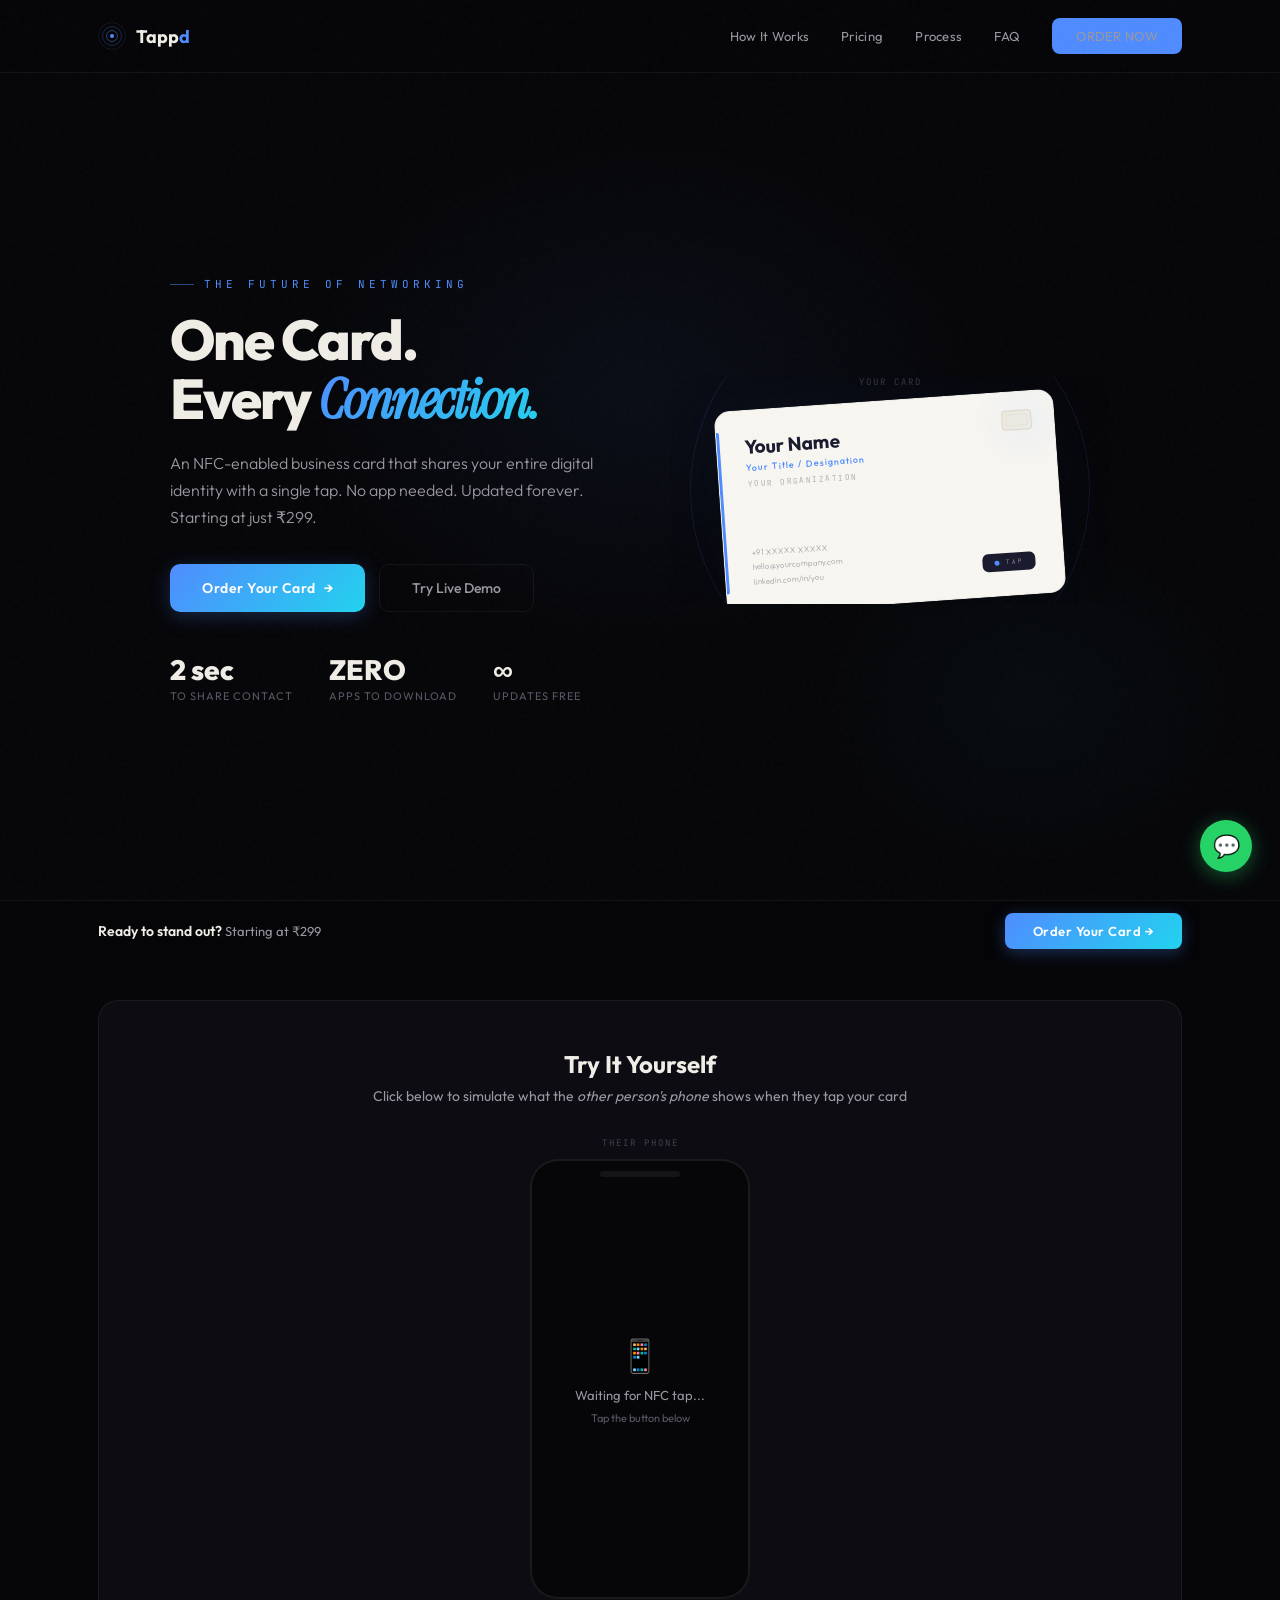
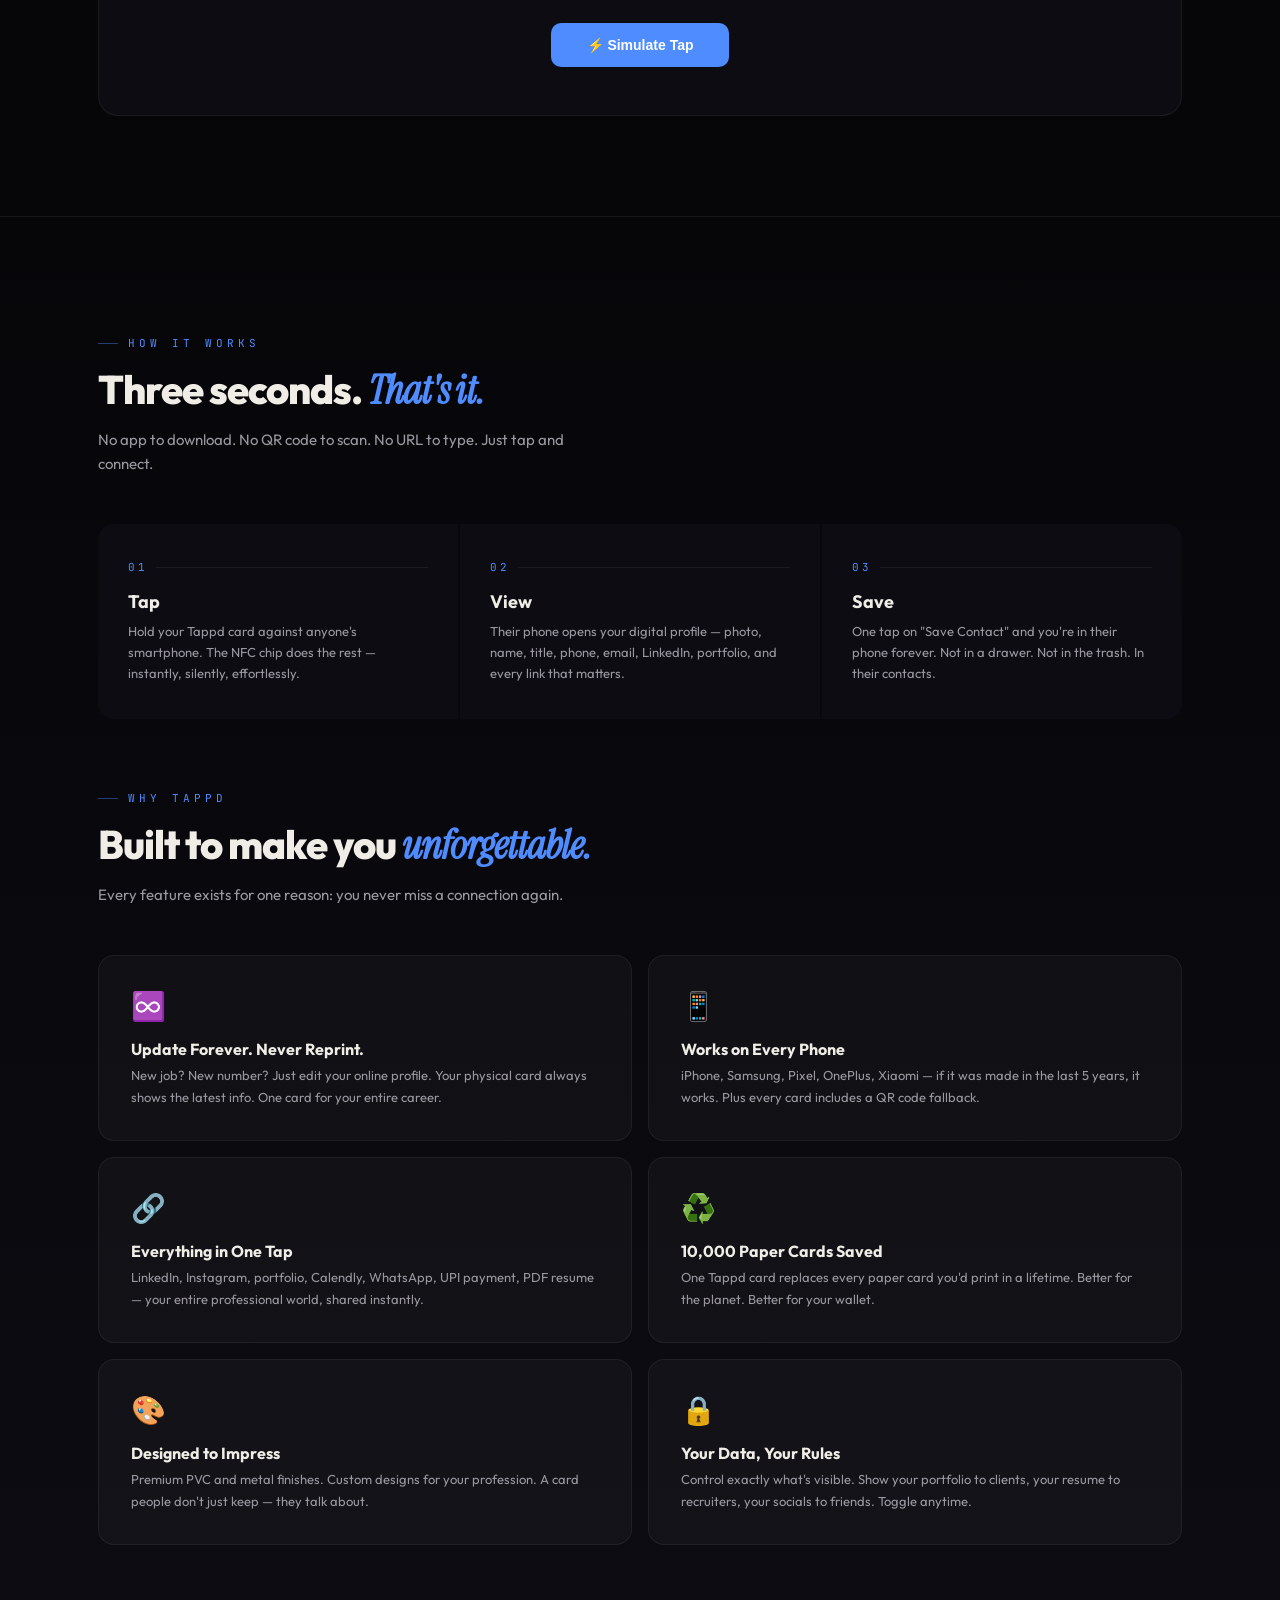
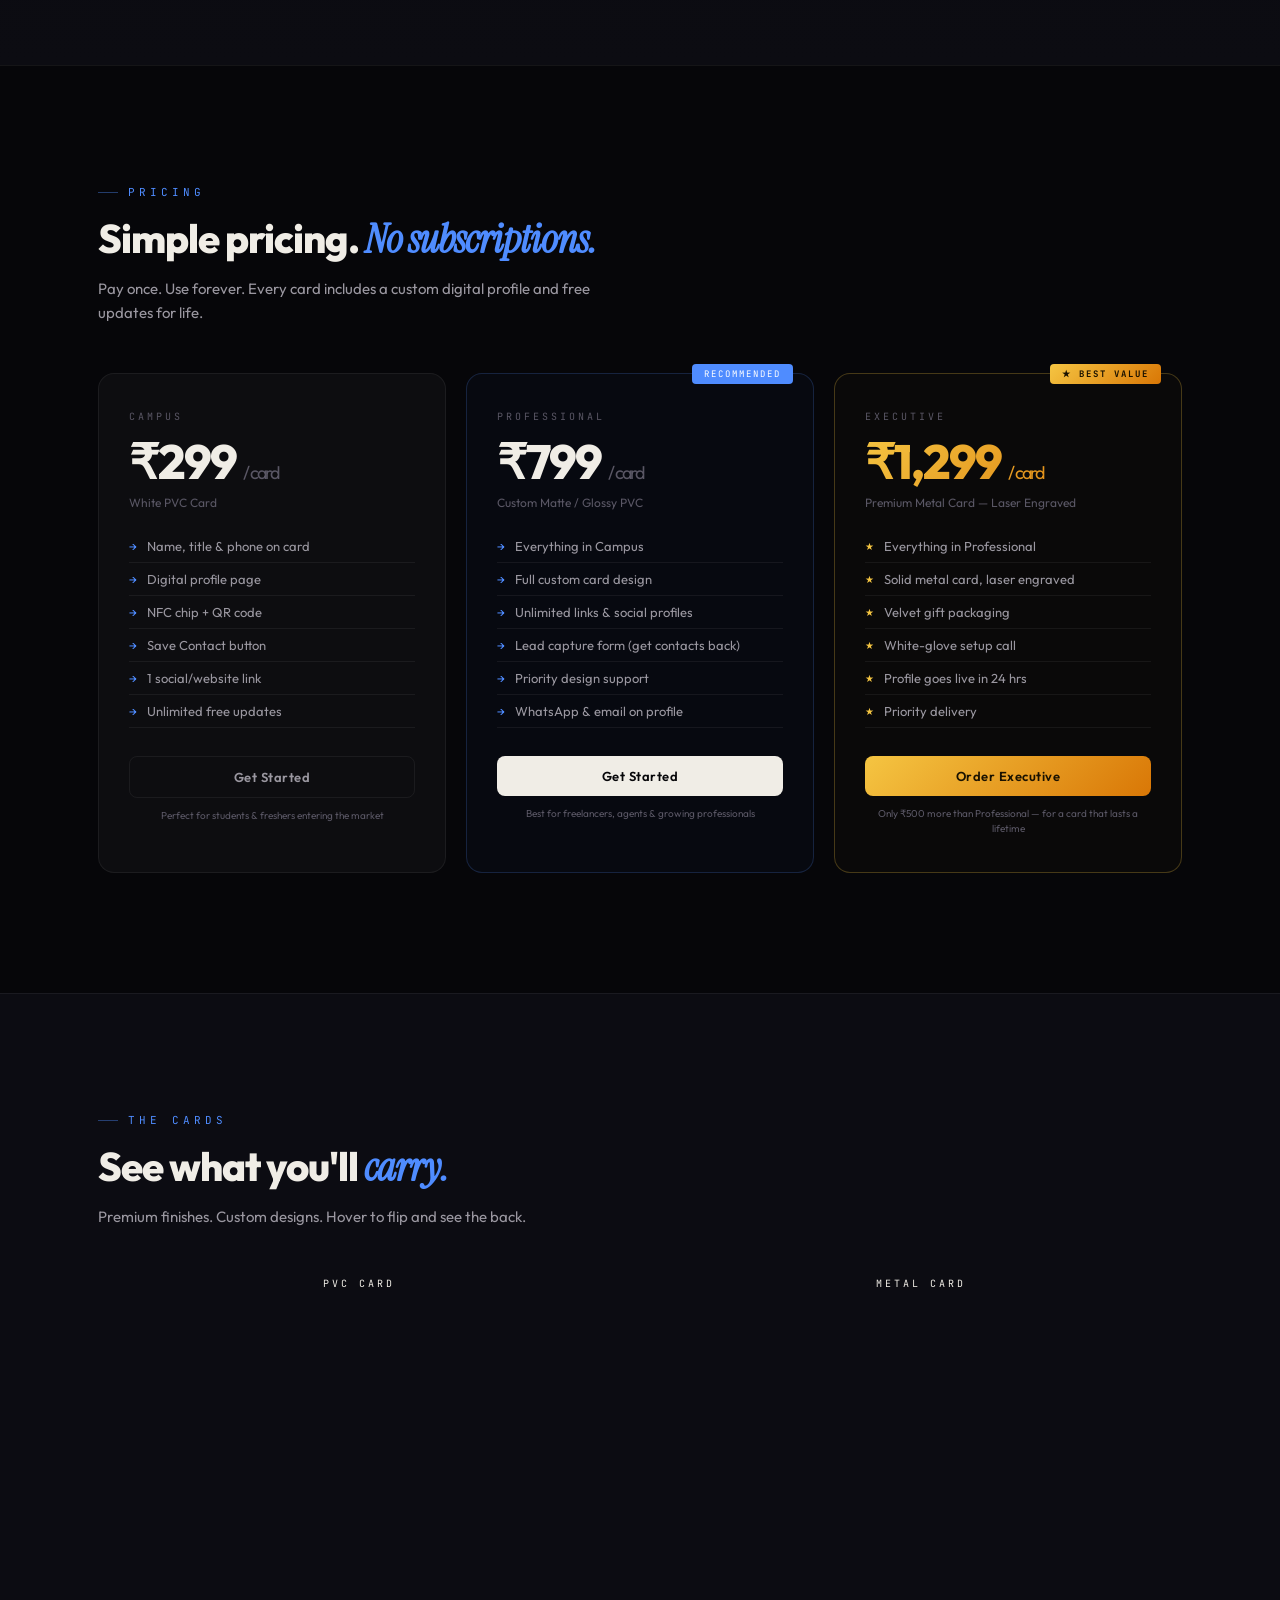
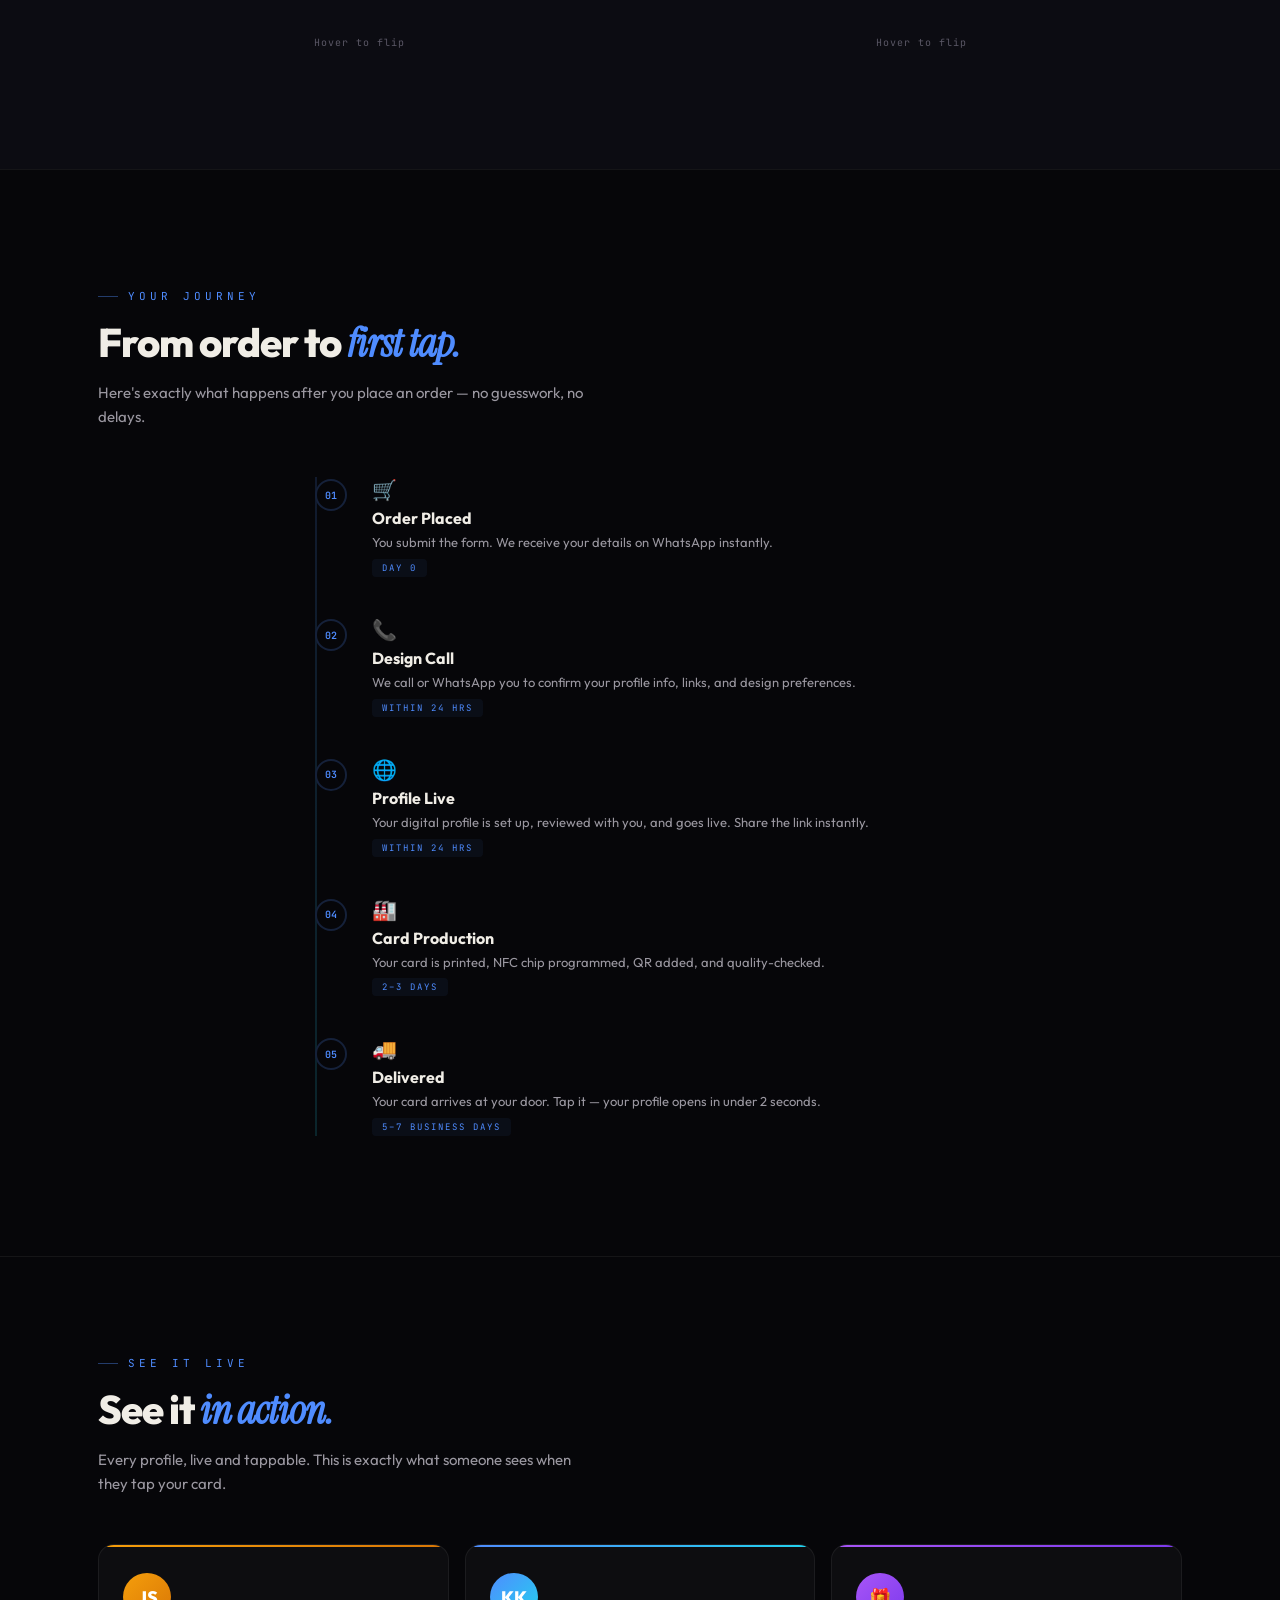
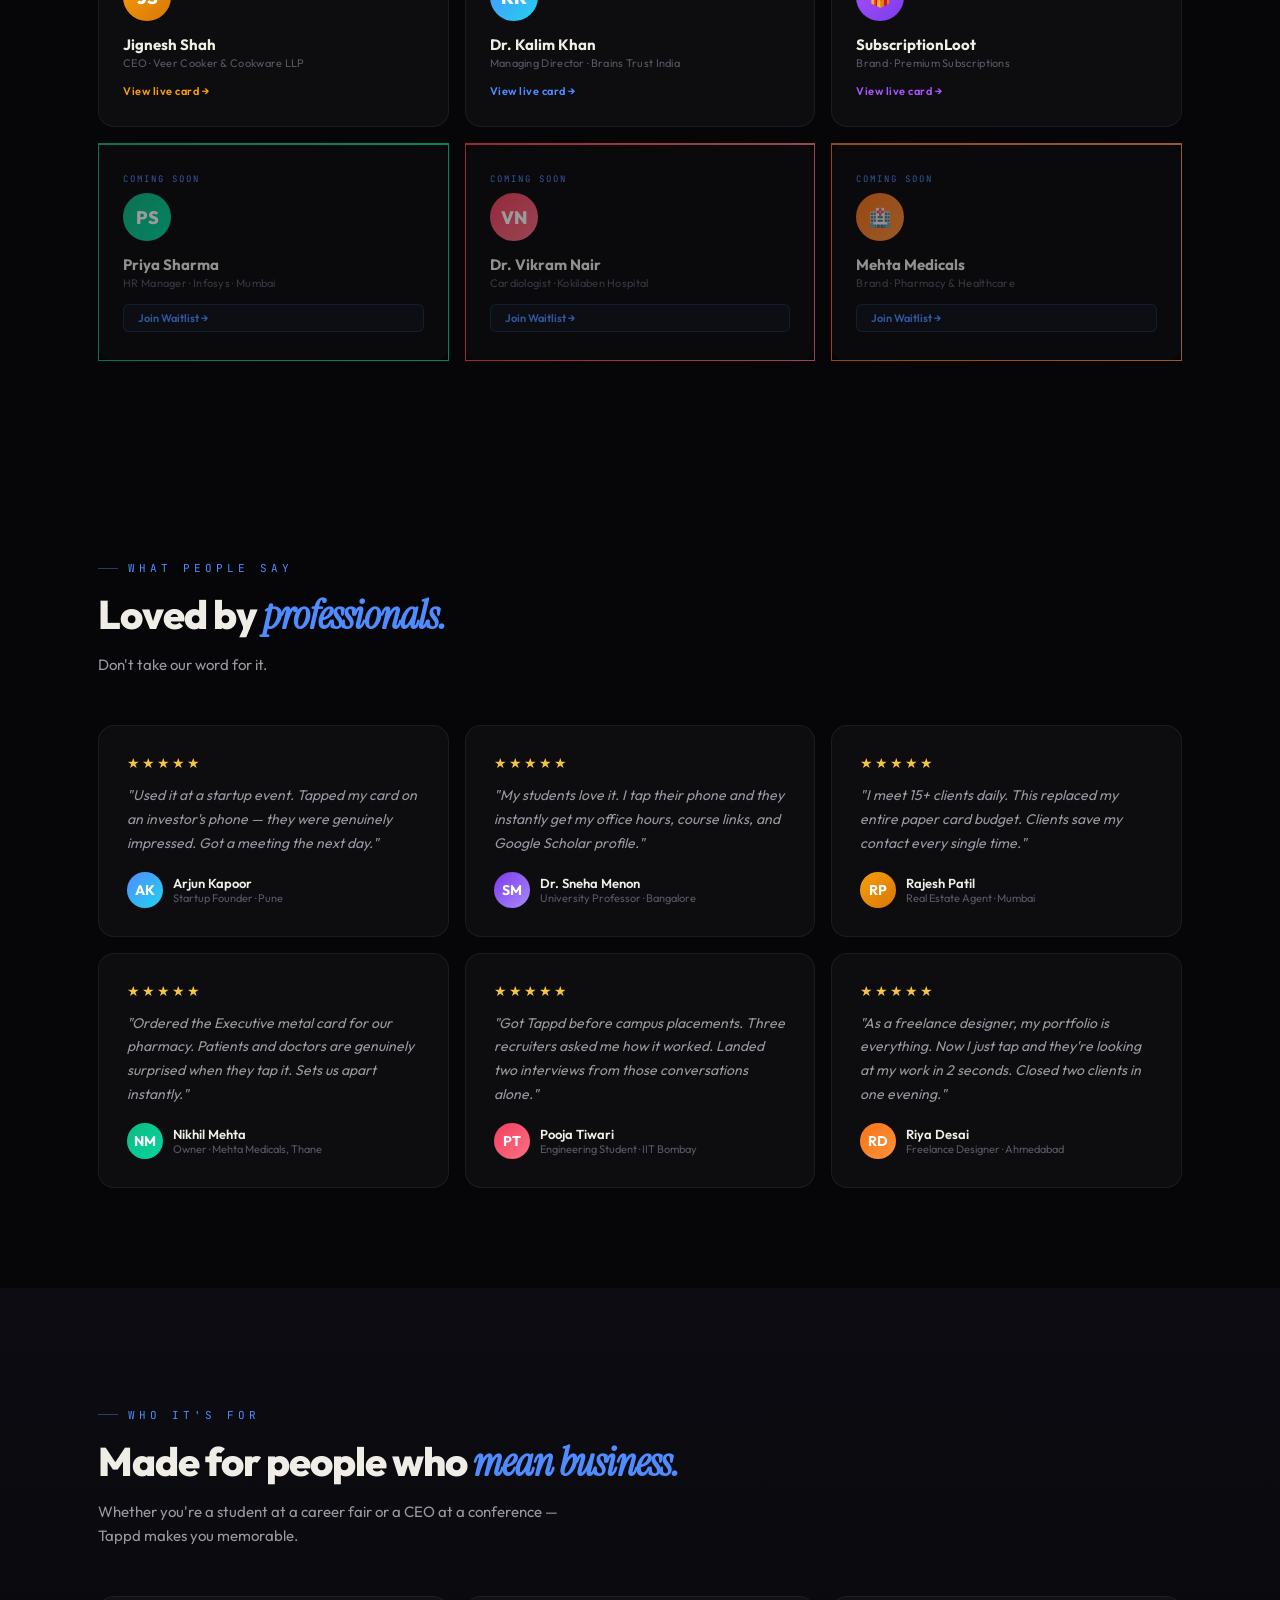
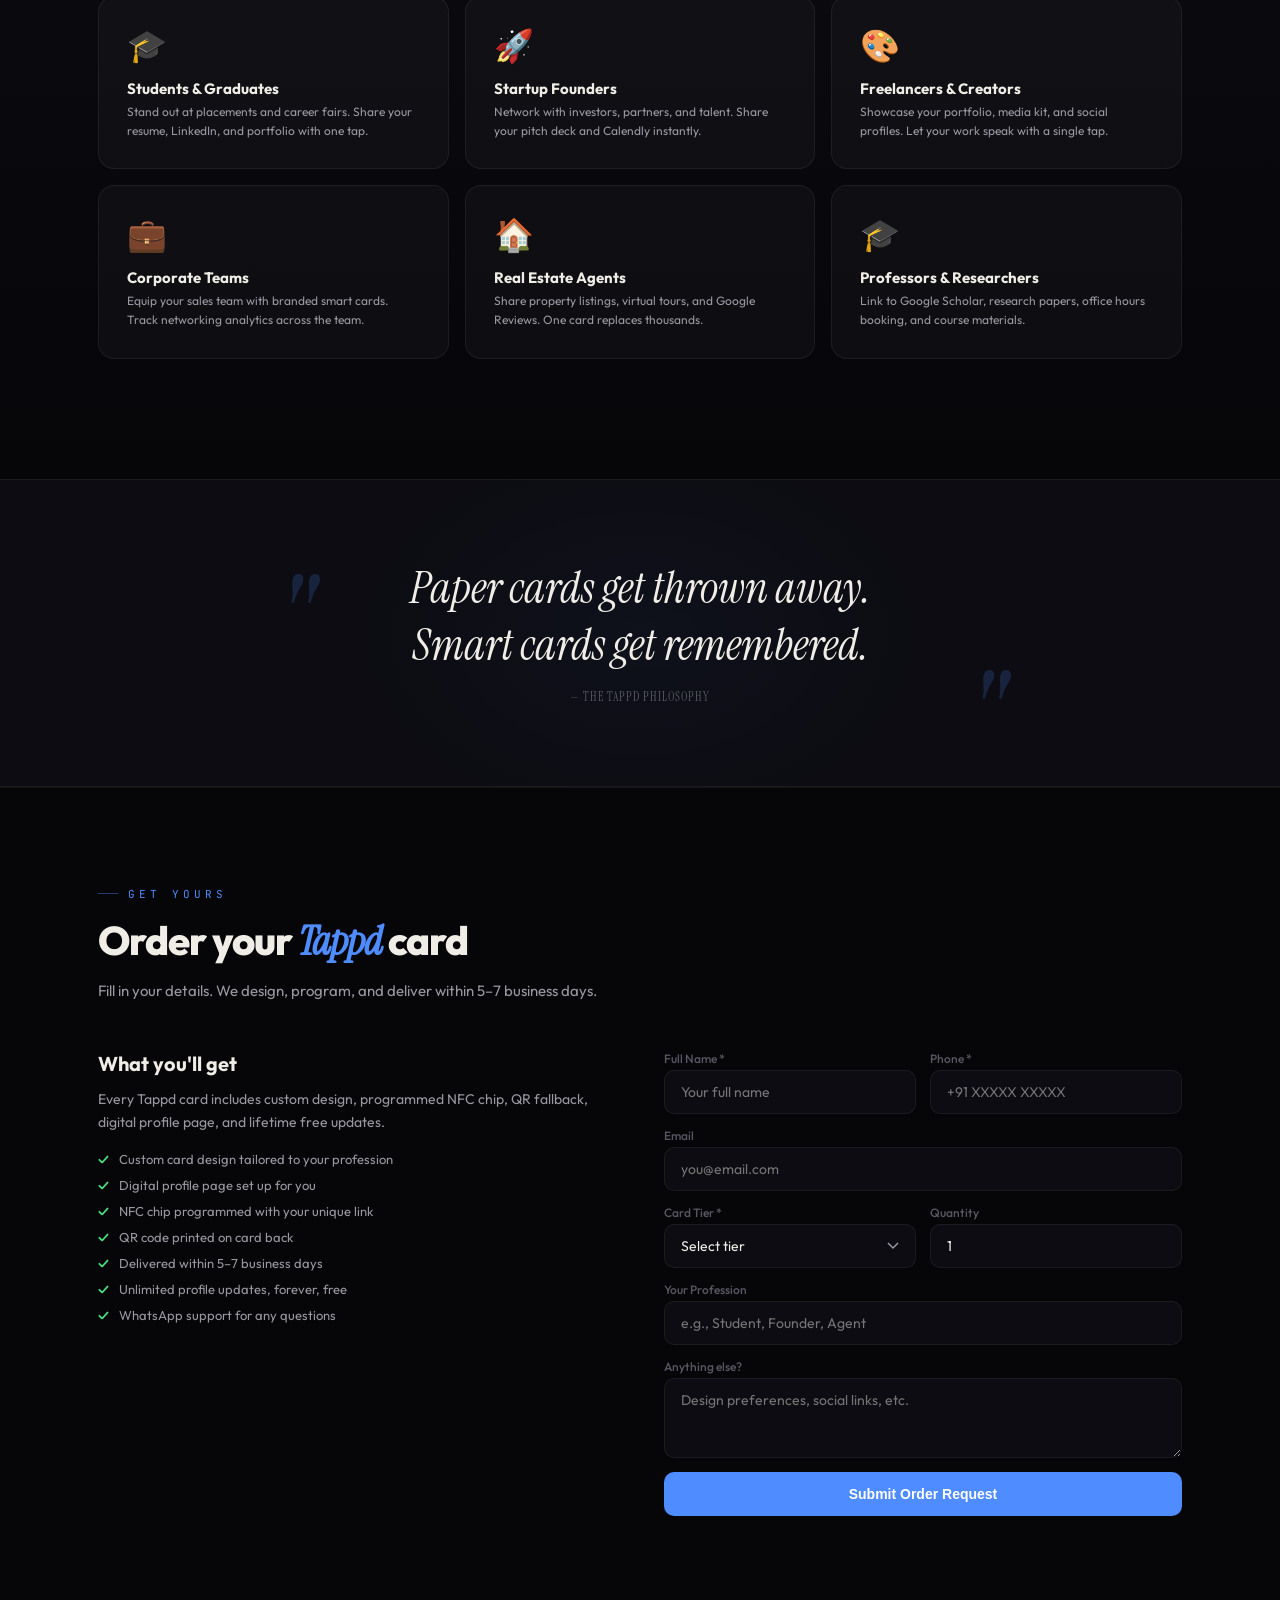
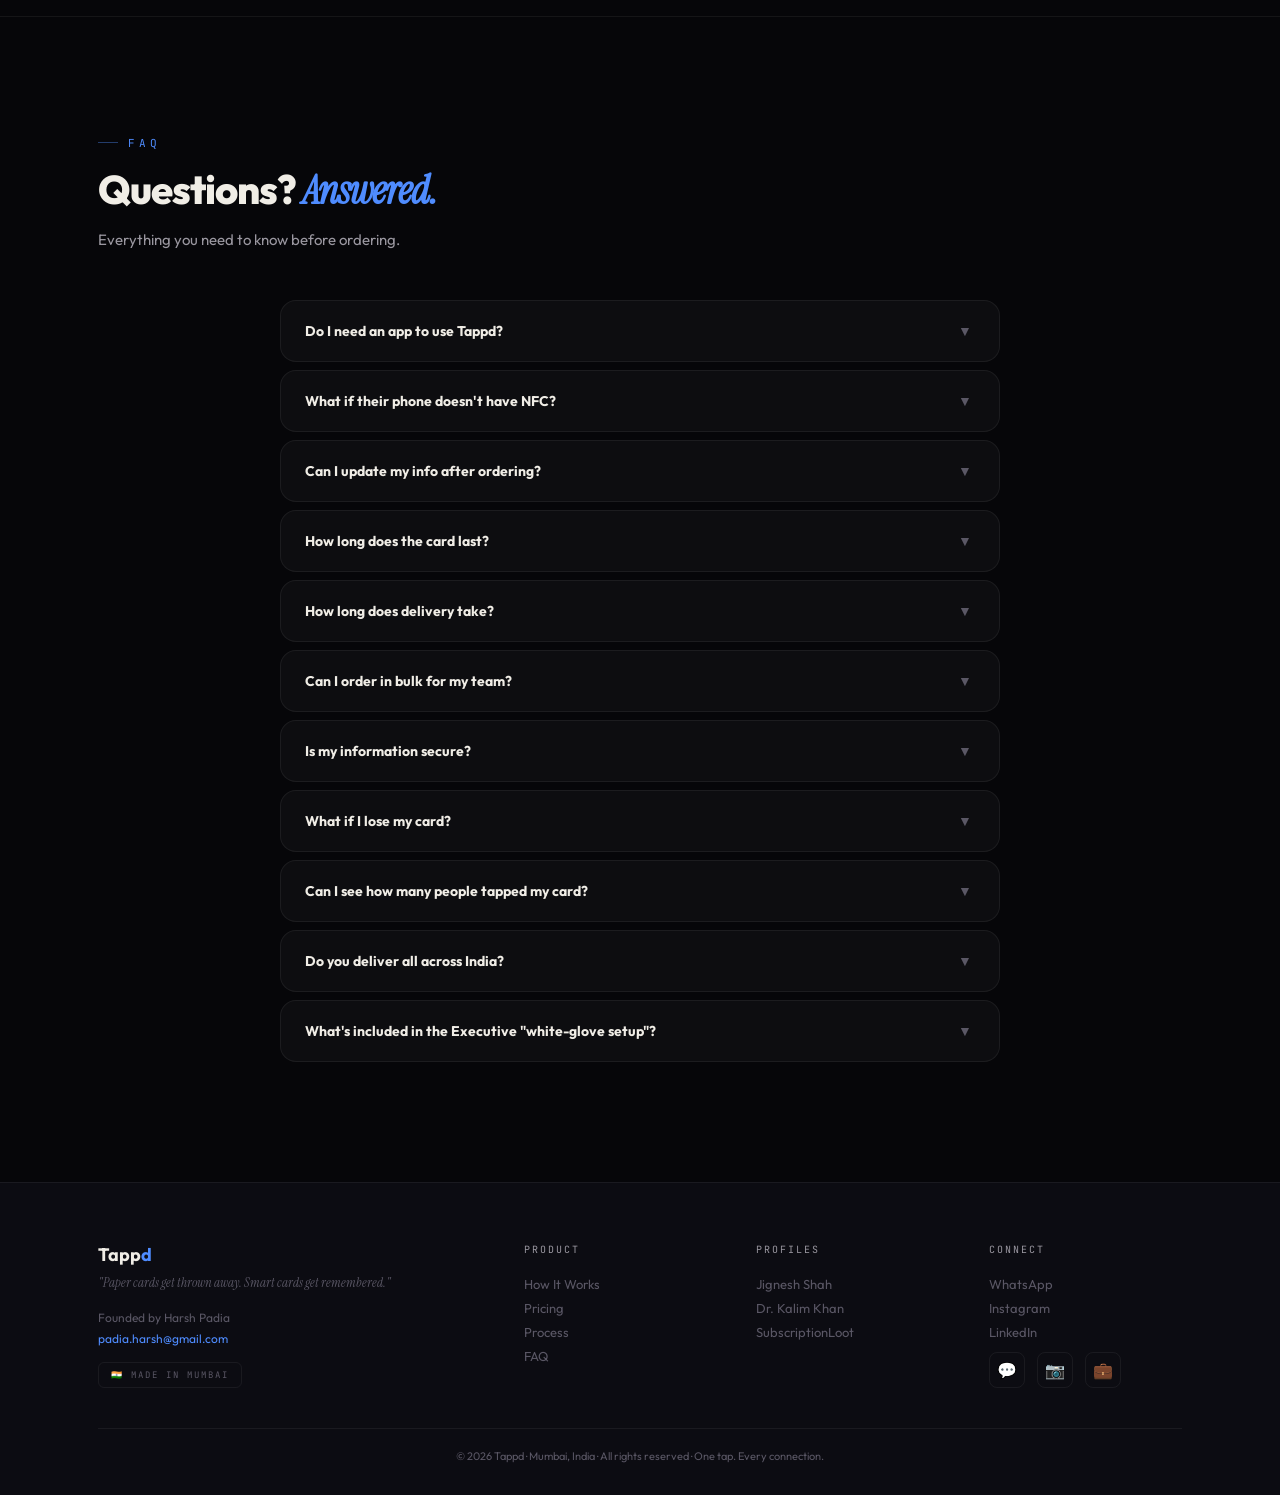
==== commit b7c43c14: "Redesign landing page: section variety, sticky CTA, timeline, FAQ accordion, footer Medium Impact: -" ====
--- a/index.html
+++ b/index.html
@@ -43,6 +43,7 @@
 </script>
 
 <link rel="preconnect" href="https://fonts.googleapis.com">
+<link rel="preconnect" href="https://fonts.gstatic.com" crossorigin>
 <link href="https://fonts.googleapis.com/css2?family=Outfit:wght@300;400;500;600;700;800;900&family=JetBrains+Mono:wght@400;500;600&family=Instrument+Serif:ital@0;1&display=swap" rel="stylesheet">
 <style>
 :root {
@@ -62,7 +63,8 @@
 
 *, *::before, *::after { margin:0; padding:0; box-sizing:border-box; }
 html { scroll-behavior:smooth; font-size:16px; }
-body { font-family:'Outfit',sans-serif; background:var(--bg); color:var(--t1); overflow-x:hidden; -webkit-font-smoothing:antialiased; }
+body { font-family:'Outfit',sans-serif; background:var(--bg); color:var(--t1); overflow-x:hidden; -webkit-font-smoothing:antialiased; opacity:0; transition:opacity 0.4s ease; }
+body.loaded { opacity:1; }
 
 /* Grain */
 body::after { content:''; position:fixed; inset:0; z-index:9999; pointer-events:none; opacity:0.02;
@@ -139,10 +141,12 @@
 .hero-actions { display:flex; gap:14px; flex-wrap:wrap; animation:fadeUp 0.8s ease 0.3s both; }
 .btn-primary {
   display:inline-flex; align-items:center; gap:8px;
-  padding:14px 32px; border-radius:10px; background:var(--t1); color:var(--bg);
+  padding:14px 32px; border-radius:10px;
+  background:linear-gradient(135deg, var(--blue), var(--cyan)); color:#fff;
   font-size:14px; font-weight:600; letter-spacing:0.5px; transition:all 0.3s;
-}
-.btn-primary:hover { background:var(--blue); color:#fff; transform:translateY(-2px); box-shadow:0 12px 30px rgba(79,140,255,0.2); }
+  box-shadow:0 4px 20px rgba(79,140,255,0.25);
+}
+.btn-primary:hover { transform:translateY(-2px); box-shadow:0 12px 36px rgba(79,140,255,0.4); }
 .btn-secondary {
   display:inline-flex; align-items:center; gap:8px;
   padding:14px 32px; border-radius:10px; border:1px solid var(--border); color:var(--t2);
@@ -205,7 +209,7 @@
 @keyframes fadeUp { from{opacity:0;transform:translateY(24px);} to{opacity:1;transform:translateY(0);} }
 
 /* ════════════ HOW IT WORKS ════════════ */
-.how { padding:120px 0; position:relative; }
+.how { padding:120px 0; position:relative; background:linear-gradient(180deg, var(--bg) 0%, var(--bg2) 100%); }
 .how::before { content:''; position:absolute; top:0; left:0; right:0; height:1px; background:var(--border); }
 .section-eyebrow {
   font-family:'JetBrains Mono'; font-size:11px; letter-spacing:4px; text-transform:uppercase;
@@ -241,7 +245,7 @@
 .feat p { font-size:13px; color:var(--t2); line-height:1.65; }
 
 /* ════════════ PRICING ════════════ */
-.pricing { padding:120px 0; position:relative; }
+.pricing { padding:120px 0; position:relative; background:var(--bg); }
 .pricing::before { content:''; position:absolute; top:0; left:0; right:0; height:1px; background:var(--border); }
 .price-grid { display:grid; grid-template-columns:repeat(3,1fr); gap:20px; }
 .price-card {
@@ -275,7 +279,7 @@
 .price-btn-secondary:hover { border-color:var(--blue); color:var(--blue); }
 
 /* ════════════ WHO IT'S FOR ════════════ */
-.audience { padding:120px 0; }
+.audience { padding:120px 0; background:linear-gradient(180deg, var(--bg2) 0%, var(--bg) 100%); }
 .aud-grid { display:grid; grid-template-columns:repeat(3,1fr); gap:16px; }
 .aud-card {
   padding:28px; border-radius:var(--radius); background:var(--surface); border:1px solid var(--border);
@@ -289,26 +293,61 @@
 /* ════════════ FAQ ════════════ */
 .faq { padding:120px 0; position:relative; }
 .faq::before { content:''; position:absolute; top:0; left:0; right:0; height:1px; background:var(--border); }
-.faq-grid { display:grid; grid-template-columns:repeat(2,1fr); gap:16px; }
-.faq-item { padding:24px 28px; border-radius:var(--radius); background:var(--surface); border:1px solid var(--border); }
-.faq-item h3 { font-size:14px; font-weight:700; margin-bottom:8px; }
-.faq-item p { font-size:13px; color:var(--t2); line-height:1.65; }
-.faq-item-full { grid-column:1/-1; }
+.faq-list { max-width:720px; margin:0 auto; display:flex; flex-direction:column; gap:8px; }
+.faq-item {
+  padding:0; border-radius:var(--radius); background:var(--surface); border:1px solid var(--border);
+  overflow:hidden; transition:border-color 0.3s;
+}
+.faq-item.open { border-color:rgba(79,140,255,0.15); }
+.faq-q {
+  display:flex; align-items:center; justify-content:space-between; gap:16px;
+  padding:20px 24px; cursor:pointer; user-select:none;
+}
+.faq-q h3 { font-size:14px; font-weight:700; margin:0; }
+.faq-arrow {
+  width:20px; height:20px; flex-shrink:0; transition:transform 0.3s;
+  color:var(--t3); font-size:14px; display:flex; align-items:center; justify-content:center;
+}
+.faq-item.open .faq-arrow { transform:rotate(180deg); color:var(--blue); }
+.faq-a {
+  max-height:0; overflow:hidden; transition:max-height 0.35s ease, padding 0.35s ease;
+  padding:0 24px;
+}
+.faq-item.open .faq-a { max-height:300px; padding:0 24px 20px; }
+.faq-a p { font-size:13px; color:var(--t2); line-height:1.65; }
 
 /* ════════════ FOOTER ════════════ */
 footer {
-  padding:48px 0 32px; border-top:1px solid var(--border);
-}
-.footer-inner { display:flex; justify-content:space-between; align-items:center; flex-wrap:wrap; gap:20px; }
-.footer-left {}
-.footer-brand { font-size:16px; font-weight:700; margin-bottom:4px; }
+  padding:60px 0 32px; border-top:1px solid var(--border); background:var(--bg2);
+}
+.footer-grid { display:grid; grid-template-columns:2fr 1fr 1fr 1fr; gap:40px; }
+.footer-brand { font-size:18px; font-weight:700; margin-bottom:8px; }
 .footer-brand span { color:var(--blue); }
-.footer-tagline { font-family:'Instrument Serif'; font-style:italic; font-size:13px; color:var(--t3); }
-.footer-links { display:flex; gap:24px; flex-wrap:wrap; }
-.footer-links a { font-size:12px; color:var(--t3); transition:color 0.2s; }
-.footer-links a:hover { color:var(--blue); }
-.footer-bottom { text-align:center; margin-top:32px; padding-top:20px; border-top:1px solid var(--border); }
+.footer-tagline { font-family:'Instrument Serif'; font-style:italic; font-size:13px; color:var(--t3); margin-bottom:16px; }
+.footer-badge {
+  display:inline-flex; align-items:center; gap:6px;
+  font-family:'JetBrains Mono'; font-size:9px; letter-spacing:2px; text-transform:uppercase;
+  color:var(--t3); padding:6px 12px; border-radius:6px; border:1px solid var(--border);
+  margin-top:12px;
+}
+.footer-col-title {
+  font-family:'JetBrains Mono'; font-size:10px; letter-spacing:2px; text-transform:uppercase;
+  color:var(--t2); margin-bottom:16px;
+}
+.footer-col a {
+  display:block; font-size:13px; color:var(--t3); padding:4px 0; transition:color 0.2s;
+}
+.footer-col a:hover { color:var(--blue); }
+.footer-social { display:flex; gap:12px; margin-top:8px; }
+.footer-social a {
+  width:36px; height:36px; border-radius:8px; border:1px solid var(--border);
+  display:flex; align-items:center; justify-content:center;
+  font-size:16px; color:var(--t3); transition:all 0.2s;
+}
+.footer-social a:hover { border-color:var(--blue); color:var(--blue); background:rgba(79,140,255,0.05); }
+.footer-bottom { text-align:center; margin-top:40px; padding-top:20px; border-top:1px solid var(--border); }
 .footer-bottom p { font-size:11px; color:var(--t3); }
+@media(max-width:768px){ .footer-grid { grid-template-columns:1fr 1fr; gap:28px; } }
 
 /* ════════════ ACCESSIBILITY ════════════ */
 .skip-link{position:absolute;top:-100%;left:50%;transform:translateX(-50%);background:#4f8cff;color:#fff;padding:12px 24px;border-radius:0 0 8px 8px;font-size:14px;font-weight:600;z-index:9999;transition:top 0.3s}
@@ -339,7 +378,17 @@
 .test-av{width:36px;height:36px;border-radius:50%;display:flex;align-items:center;justify-content:center;font-size:14px;font-weight:700;color:#fff;flex-shrink:0}
 
 /* Order form */
-.pull-quote-s { padding:60px 0; text-align:center; }
+.pull-quote-s {
+  padding:80px 0; text-align:center;
+  background:var(--bg2); border-top:1px solid var(--border); border-bottom:1px solid var(--border);
+  position:relative; overflow:hidden;
+}
+.pull-quote-s::before {
+  content:''; position:absolute; top:50%; left:50%; transform:translate(-50%,-50%);
+  width:600px; height:400px; border-radius:50%;
+  background:radial-gradient(ellipse, rgba(79,140,255,0.04) 0%, transparent 70%);
+  pointer-events:none;
+}
 .pull-quote-s blockquote {
   font-family:'Instrument Serif'; font-style:italic;
   font-size:clamp(26px,4vw,44px); line-height:1.3;
@@ -375,8 +424,20 @@
 .live-profiles { padding:100px 0; position:relative; }
 .live-profiles::before { content:''; position:absolute; top:0; left:0; right:0; height:1px; background:var(--border); }
 .profiles-grid { display:grid; grid-template-columns:repeat(3,1fr); gap:16px; }
-.pcard-sample { cursor:default; opacity:0.7; }
+.pcard-sample { cursor:default; opacity:0.6; position:relative; }
 .pcard-sample:hover { transform:none; box-shadow:none; }
+.pcard-soon-badge {
+  font-family:'JetBrains Mono'; font-size:9px; letter-spacing:2px; text-transform:uppercase;
+  color:var(--blue); margin-bottom:8px; display:inline-block;
+}
+.pcard-waitlist {
+  margin-top:auto; display:inline-flex; align-items:center; gap:6px;
+  font-size:11px; font-weight:600; color:var(--blue); padding:6px 14px;
+  border-radius:6px; border:1px solid rgba(79,140,255,0.2);
+  background:rgba(79,140,255,0.05); transition:all 0.3s; cursor:pointer;
+  text-decoration:none;
+}
+.pcard-waitlist:hover { background:rgba(79,140,255,0.1); border-color:rgba(79,140,255,0.35); }
 .pcard {
   display:flex; flex-direction:column;
   padding:28px 24px; border-radius:var(--radius);
@@ -407,39 +468,94 @@
 .pcard-blue .pcard-cta { color:#4f8cff; }
 .pcard-purple .pcard-cta { color:#a855f7; }
 
+/* ════════════ CARD PREVIEW ════════════ */
+.card-preview { padding:120px 0; position:relative; background:var(--bg2); }
+.card-preview::before { content:''; position:absolute; top:0; left:0; right:0; height:1px; background:var(--border); }
+.preview-grid { display:grid; grid-template-columns:1fr 1fr; gap:40px; margin-top:48px; }
+.preview-card-wrap { perspective:800px; cursor:pointer; }
+.preview-card {
+  width:100%; aspect-ratio:1.6/1; border-radius:16px; position:relative;
+  transition:transform 0.6s cubic-bezier(0.23,1,0.32,1);
+  transform-style:preserve-3d;
+}
+.preview-card-wrap:hover .preview-card { transform:rotateY(180deg); }
+.preview-front, .preview-back {
+  position:absolute; inset:0; border-radius:16px; backface-visibility:hidden;
+  display:flex; flex-direction:column; justify-content:space-between; padding:28px 32px;
+  overflow:hidden;
+}
+.preview-back { transform:rotateY(180deg); }
+.preview-pvc .preview-front {
+  background:linear-gradient(145deg, #f8f6f1, #e8e4db);
+  border:1px solid rgba(0,0,0,0.08);
+  color:#1a1a2e;
+}
+.preview-pvc .preview-back {
+  background:linear-gradient(145deg, #e8e4db, #f8f6f1);
+  border:1px solid rgba(0,0,0,0.08);
+  color:#1a1a2e; align-items:center; justify-content:center; text-align:center;
+}
+.preview-metal .preview-front {
+  background:linear-gradient(145deg, #1a1a2e, #2a2a3e, #1a1a2e);
+  border:1px solid rgba(255,255,255,0.1);
+  color:#f0ede6;
+}
+.preview-metal .preview-back {
+  background:linear-gradient(145deg, #2a2a3e, #1a1a2e, #2a2a3e);
+  border:1px solid rgba(255,255,255,0.1);
+  color:#f0ede6; align-items:center; justify-content:center; text-align:center;
+}
+.preview-label {
+  font-family:'JetBrains Mono'; font-size:10px; letter-spacing:3px; text-transform:uppercase;
+  text-align:center; margin-bottom:12px;
+}
+.preview-pvc .preview-label { color:var(--blue); }
+.preview-metal .preview-label { color:var(--gold); }
+.preview-chip {
+  width:32px; height:22px; border-radius:4px; border:1px solid rgba(180,165,120,0.3);
+  background:linear-gradient(135deg, rgba(220,200,150,0.3), rgba(200,180,130,0.1));
+  position:absolute; top:20px; right:24px;
+}
+.preview-name { font-size:18px; font-weight:700; }
+.preview-role { font-size:9px; letter-spacing:1px; opacity:0.6; margin-top:4px; }
+.preview-bottom { font-size:8px; opacity:0.4; letter-spacing:0.5px; }
+.preview-qr-label { font-family:'JetBrains Mono'; font-size:10px; letter-spacing:2px; opacity:0.5; margin-bottom:8px; }
+.preview-qr-box {
+  width:80px; height:80px; border-radius:8px; border:1px dashed;
+  display:flex; align-items:center; justify-content:center; font-size:9px; opacity:0.4;
+}
+.preview-flip-hint {
+  font-family:'JetBrains Mono'; font-size:10px; color:var(--t3); text-align:center;
+  margin-top:8px; letter-spacing:1px;
+}
+@media(max-width:768px){ .preview-grid { grid-template-columns:1fr; max-width:400px; margin:48px auto 0; } }
+
 /* ════════════ PROCESS / JOURNEY SECTION ════════════ */
 .process { padding:120px 0; position:relative; }
 .process::before { content:''; position:absolute; top:0; left:0; right:0; height:1px; background:var(--border); }
-.process-steps { display:flex; gap:0; position:relative; }
-.process-steps::before {
-  content:''; position:absolute; top:28px; left:28px; right:28px; height:1px;
-  background:linear-gradient(90deg, var(--blue), var(--cyan)); opacity:0.15;
-  pointer-events:none;
-}
-.process-step {
-  flex:1; display:flex; flex-direction:column; align-items:center; text-align:center;
-  padding:0 12px; position:relative;
-}
-.process-step-num {
-  width:56px; height:56px; border-radius:50%; border:1px solid var(--border);
-  background:var(--bg2); display:flex; align-items:center; justify-content:center;
-  font-family:'JetBrains Mono'; font-size:13px; color:var(--blue); font-weight:600;
-  margin-bottom:16px; position:relative; z-index:1;
-  transition: all 0.3s;
-}
-.process-step:hover .process-step-num { border-color:var(--blue); background:rgba(79,140,255,0.06); }
-.process-step-icon { font-size:20px; margin-bottom:12px; }
-.process-step-title { font-size:14px; font-weight:700; margin-bottom:4px; }
-.process-step-sub { font-size:11px; color:var(--t3); line-height:1.5; }
-.process-step-time {
-  margin-top:8px; font-family:'JetBrains Mono'; font-size:9px; letter-spacing:2px;
-  color:var(--blue); text-transform:uppercase;
-}
-@media(max-width:768px){
-  .process-steps { flex-direction:column; gap:28px; }
-  .process-steps::before { display:none; }
-  .process-step { flex-direction:row; text-align:left; gap:16px; align-items:flex-start; }
-  .process-step-num { flex-shrink:0; margin-bottom:0; }
+.timeline { position:relative; max-width:680px; margin:0 auto; padding-left:40px; }
+.timeline::before {
+  content:''; position:absolute; left:15px; top:0; bottom:0; width:2px;
+  background:linear-gradient(180deg, var(--blue), var(--cyan)); opacity:0.15;
+}
+.tl-item { position:relative; padding:0 0 40px 32px; }
+.tl-item:last-child { padding-bottom:0; }
+.tl-dot {
+  position:absolute; left:-25px; top:2px;
+  width:32px; height:32px; border-radius:50%;
+  border:2px solid rgba(79,140,255,0.2); background:var(--bg);
+  display:flex; align-items:center; justify-content:center;
+  font-family:'JetBrains Mono'; font-size:10px; color:var(--blue); font-weight:600;
+  z-index:1; transition:all 0.3s;
+}
+.tl-item:hover .tl-dot { border-color:var(--blue); background:rgba(79,140,255,0.08); box-shadow:0 0 16px rgba(79,140,255,0.15); }
+.tl-icon { font-size:20px; margin-bottom:6px; }
+.tl-title { font-size:16px; font-weight:700; margin-bottom:4px; }
+.tl-sub { font-size:13px; color:var(--t2); line-height:1.6; }
+.tl-time {
+  margin-top:6px; font-family:'JetBrains Mono'; font-size:9px; letter-spacing:2px;
+  color:var(--blue); text-transform:uppercase; display:inline-block;
+  padding:3px 10px; border-radius:4px; background:rgba(79,140,255,0.06);
 }
 
 /* Executive pricing highlight */
@@ -455,6 +571,32 @@
 .exec-card .price-features li::before { content:'★'; color:#f5c542; font-size:10px; }
 .price-value-note { font-size:10px; color:var(--t3); text-align:center; margin-top:10px; line-height:1.5; }
 .price-card.featured .price-amount { opacity:1; }
+
+/* ════════════ STICKY ORDER BAR ════════════ */
+.sticky-order {
+  position:fixed; bottom:0; left:0; right:0; z-index:150;
+  background:rgba(6,6,9,0.95); backdrop-filter:blur(16px); -webkit-backdrop-filter:blur(16px);
+  border-top:1px solid var(--border);
+  padding:12px 0; transform:translateY(100%); transition:transform 0.4s ease;
+}
+.sticky-order.vis { transform:translateY(0); }
+.sticky-order-inner {
+  display:flex; align-items:center; justify-content:space-between; gap:16px;
+}
+.sticky-order-text { font-size:14px; font-weight:600; color:var(--t1); }
+.sticky-order-text span { color:var(--t2); font-weight:400; font-size:13px; }
+.sticky-order-btn {
+  display:inline-flex; align-items:center; gap:8px;
+  padding:10px 28px; border-radius:8px;
+  background:linear-gradient(135deg, var(--blue), var(--cyan)); color:#fff;
+  font-size:13px; font-weight:600; letter-spacing:0.5px; transition:all 0.3s;
+  white-space:nowrap; text-decoration:none;
+  box-shadow:0 4px 16px rgba(79,140,255,0.3);
+}
+.sticky-order-btn:hover { transform:translateY(-1px); box-shadow:0 6px 24px rgba(79,140,255,0.4); }
+@media(max-width:768px){
+  .sticky-order-text span { display:none; }
+}
 
 /* ════════════ FLOATING WHATSAPP BUTTON ════════════ */
 .wa-float {
@@ -482,8 +624,7 @@
   .feat-grid { grid-template-columns:1fr; }
   .price-grid { grid-template-columns:1fr; max-width:400px; margin:0 auto; }
   .aud-grid { grid-template-columns:1fr; }
-  .faq-grid { grid-template-columns:1fr; }
-  .faq-item-full { grid-column:auto; }
+  .faq-list { padding:0; }
   .profiles-grid { grid-template-columns:1fr; }
   .nav-links { display:none; }
   .nav-links.show {
@@ -749,57 +890,94 @@
 </section>
 
 
+<!-- ════════════ CARD PREVIEW ════════════ -->
+<section class="card-preview" aria-label="Card design preview">
+  <div class="container">
+    <div class="section-eyebrow">The cards</div>
+    <div class="section-title">See what you'll <em>carry.</em></div>
+    <p class="section-sub">Premium finishes. Custom designs. Hover to flip and see the back.</p>
+    <div class="preview-grid">
+      <div class="preview-card-wrap">
+        <div class="preview-label">PVC Card</div>
+        <div class="preview-card preview-pvc">
+          <div class="preview-front">
+            <div class="preview-chip"></div>
+            <div>
+              <div class="preview-name">Your Name</div>
+              <div class="preview-role">YOUR TITLE · YOUR COMPANY</div>
+            </div>
+            <div class="preview-bottom">+91 XXXXX XXXXX &nbsp;·&nbsp; email@company.com &nbsp;·&nbsp; linkedin.com/in/you</div>
+          </div>
+          <div class="preview-back">
+            <div class="preview-qr-label">SCAN ME</div>
+            <div class="preview-qr-box">QR</div>
+          </div>
+        </div>
+        <div class="preview-flip-hint">Hover to flip</div>
+      </div>
+      <div class="preview-card-wrap">
+        <div class="preview-label">Metal Card</div>
+        <div class="preview-card preview-metal">
+          <div class="preview-front">
+            <div class="preview-chip"></div>
+            <div>
+              <div class="preview-name">Your Name</div>
+              <div class="preview-role">YOUR TITLE · YOUR COMPANY</div>
+            </div>
+            <div class="preview-bottom">+91 XXXXX XXXXX &nbsp;·&nbsp; email@company.com &nbsp;·&nbsp; linkedin.com/in/you</div>
+          </div>
+          <div class="preview-back">
+            <div class="preview-qr-label">SCAN ME</div>
+            <div class="preview-qr-box">QR</div>
+          </div>
+        </div>
+        <div class="preview-flip-hint">Hover to flip</div>
+      </div>
+    </div>
+  </div>
+</section>
+
 <!-- ════════════ POST-PURCHASE JOURNEY ════════════ -->
 <section class="process" id="process" aria-label="How your order is fulfilled">
   <div class="container">
     <div class="section-eyebrow">Your journey</div>
     <div class="section-title">From order to <em>first tap.</em></div>
     <p class="section-sub">Here's exactly what happens after you place an order — no guesswork, no delays.</p>
-    <div class="process-steps">
-      <div class="process-step">
-        <div class="process-step-num">01</div>
-        <div>
-          <div class="process-step-icon">🛒</div>
-          <div class="process-step-title">Order Placed</div>
-          <div class="process-step-sub">You submit the form. We receive your details on WhatsApp instantly.</div>
-          <div class="process-step-time">Day 0</div>
-        </div>
-      </div>
-      <div class="process-step">
-        <div class="process-step-num">02</div>
-        <div>
-          <div class="process-step-icon">📞</div>
-          <div class="process-step-title">Design Call</div>
-          <div class="process-step-sub">We call or WhatsApp you to confirm your profile info, links, and design preferences.</div>
-          <div class="process-step-time">Within 24 hrs</div>
-        </div>
-      </div>
-      <div class="process-step">
-        <div class="process-step-num">03</div>
-        <div>
-          <div class="process-step-icon">🌐</div>
-          <div class="process-step-title">Profile Live</div>
-          <div class="process-step-sub">Your digital profile is set up, reviewed with you, and goes live. Share the link instantly.</div>
-          <div class="process-step-time">Within 24 hrs</div>
-        </div>
-      </div>
-      <div class="process-step">
-        <div class="process-step-num">04</div>
-        <div>
-          <div class="process-step-icon">🏭</div>
-          <div class="process-step-title">Card Production</div>
-          <div class="process-step-sub">Your card is printed, NFC chip programmed, QR added, and quality-checked.</div>
-          <div class="process-step-time">2–3 days</div>
-        </div>
-      </div>
-      <div class="process-step">
-        <div class="process-step-num">05</div>
-        <div>
-          <div class="process-step-icon">🚚</div>
-          <div class="process-step-title">Delivered</div>
-          <div class="process-step-sub">Your card arrives at your door. Tap it — your profile opens in under 2 seconds.</div>
-          <div class="process-step-time">5–7 business days</div>
-        </div>
+    <div class="timeline">
+      <div class="tl-item">
+        <div class="tl-dot">01</div>
+        <div class="tl-icon">🛒</div>
+        <div class="tl-title">Order Placed</div>
+        <div class="tl-sub">You submit the form. We receive your details on WhatsApp instantly.</div>
+        <div class="tl-time">Day 0</div>
+      </div>
+      <div class="tl-item">
+        <div class="tl-dot">02</div>
+        <div class="tl-icon">📞</div>
+        <div class="tl-title">Design Call</div>
+        <div class="tl-sub">We call or WhatsApp you to confirm your profile info, links, and design preferences.</div>
+        <div class="tl-time">Within 24 hrs</div>
+      </div>
+      <div class="tl-item">
+        <div class="tl-dot">03</div>
+        <div class="tl-icon">🌐</div>
+        <div class="tl-title">Profile Live</div>
+        <div class="tl-sub">Your digital profile is set up, reviewed with you, and goes live. Share the link instantly.</div>
+        <div class="tl-time">Within 24 hrs</div>
+      </div>
+      <div class="tl-item">
+        <div class="tl-dot">04</div>
+        <div class="tl-icon">🏭</div>
+        <div class="tl-title">Card Production</div>
+        <div class="tl-sub">Your card is printed, NFC chip programmed, QR added, and quality-checked.</div>
+        <div class="tl-time">2–3 days</div>
+      </div>
+      <div class="tl-item">
+        <div class="tl-dot">05</div>
+        <div class="tl-icon">🚚</div>
+        <div class="tl-title">Delivered</div>
+        <div class="tl-sub">Your card arrives at your door. Tap it — your profile opens in under 2 seconds.</div>
+        <div class="tl-time">5–7 business days</div>
       </div>
     </div>
   </div>
@@ -831,22 +1009,25 @@
         <div class="pcard-cta">View live card →</div>
       </a>
       <div class="pcard pcard-sample" style="border-top:2px solid;border-image:linear-gradient(90deg,#10b981,#06d6a0) 1;">
+        <div class="pcard-soon-badge">Coming Soon</div>
         <div class="pcard-avatar" style="background:linear-gradient(135deg,#10b981,#06d6a0)">PS</div>
         <div class="pcard-name">Priya Sharma</div>
         <div class="pcard-title">HR Manager · Infosys · Mumbai</div>
-        <div class="pcard-cta" style="opacity:0.4">Sample profile</div>
+        <a href="https://wa.me/919082160882?text=Hi%20Tappd!%20I%27d%20like%20to%20join%20the%20waitlist%20for%20a%20smart%20business%20card." target="_blank" class="pcard-waitlist">Join Waitlist →</a>
       </div>
       <div class="pcard pcard-sample" style="border-top:2px solid;border-image:linear-gradient(90deg,#f43f5e,#fb7185) 1;">
+        <div class="pcard-soon-badge">Coming Soon</div>
         <div class="pcard-avatar" style="background:linear-gradient(135deg,#f43f5e,#fb7185)">VN</div>
         <div class="pcard-name">Dr. Vikram Nair</div>
         <div class="pcard-title">Cardiologist · Kokilaben Hospital</div>
-        <div class="pcard-cta" style="opacity:0.4">Sample profile</div>
+        <a href="https://wa.me/919082160882?text=Hi%20Tappd!%20I%27d%20like%20to%20join%20the%20waitlist%20for%20a%20smart%20business%20card." target="_blank" class="pcard-waitlist">Join Waitlist →</a>
       </div>
       <div class="pcard pcard-sample" style="border-top:2px solid;border-image:linear-gradient(90deg,#f97316,#fb923c) 1;">
+        <div class="pcard-soon-badge">Coming Soon</div>
         <div class="pcard-avatar" style="background:linear-gradient(135deg,#f97316,#fb923c)">🏥</div>
         <div class="pcard-name">Mehta Medicals</div>
         <div class="pcard-title">Brand · Pharmacy &amp; Healthcare</div>
-        <div class="pcard-cta" style="opacity:0.4">Sample profile</div>
+        <a href="https://wa.me/919082160882?text=Hi%20Tappd!%20I%27d%20like%20to%20join%20the%20waitlist%20for%20a%20smart%20business%20card." target="_blank" class="pcard-waitlist">Join Waitlist →</a>
       </div>
     </div>
   </div>
@@ -965,50 +1146,50 @@
     <div class="section-eyebrow">FAQ</div>
     <div class="section-title">Questions? <em>Answered.</em></div>
     <p class="section-sub">Everything you need to know before ordering.</p>
-    <div class="faq-grid">
+    <div class="faq-list">
       <div class="faq-item">
-        <h3>Do I need an app to use Tappd?</h3>
-        <p>No. The receiver doesn't need any app. They hold their phone near your card and the profile opens automatically in their browser. Works on iPhone XS+ and all modern Androids.</p>
+        <div class="faq-q" onclick="this.parentElement.classList.toggle('open')"><h3>Do I need an app to use Tappd?</h3><span class="faq-arrow">▼</span></div>
+        <div class="faq-a"><p>No. The receiver doesn't need any app. They hold their phone near your card and the profile opens automatically in their browser. Works on iPhone XS+ and all modern Androids.</p></div>
       </div>
       <div class="faq-item">
-        <h3>What if their phone doesn't have NFC?</h3>
-        <p>Every Tappd card includes a QR code on the back. They scan it with their camera for the same experience. 100% of smartphones are covered.</p>
+        <div class="faq-q" onclick="this.parentElement.classList.toggle('open')"><h3>What if their phone doesn't have NFC?</h3><span class="faq-arrow">▼</span></div>
+        <div class="faq-a"><p>Every Tappd card includes a QR code on the back. They scan it with their camera for the same experience. 100% of smartphones are covered.</p></div>
       </div>
       <div class="faq-item">
-        <h3>Can I update my info after ordering?</h3>
-        <p>Yes, unlimited times, forever, for free. Your card points to a digital profile that you can edit anytime. New job, new number — just update online. The physical card never needs to change.</p>
+        <div class="faq-q" onclick="this.parentElement.classList.toggle('open')"><h3>Can I update my info after ordering?</h3><span class="faq-arrow">▼</span></div>
+        <div class="faq-a"><p>Yes, unlimited times, forever, for free. Your card points to a digital profile that you can edit anytime. New job, new number — just update online. The physical card never needs to change.</p></div>
       </div>
       <div class="faq-item">
-        <h3>How long does the card last?</h3>
-        <p>The NFC chip has 10-year data retention and can be read hundreds of thousands of times. The PVC card is waterproof and highly durable. Designed to outlast your career.</p>
+        <div class="faq-q" onclick="this.parentElement.classList.toggle('open')"><h3>How long does the card last?</h3><span class="faq-arrow">▼</span></div>
+        <div class="faq-a"><p>The NFC chip has 10-year data retention and can be read hundreds of thousands of times. The PVC card is waterproof and highly durable. Designed to outlast your career.</p></div>
       </div>
       <div class="faq-item">
-        <h3>How long does delivery take?</h3>
-        <p>5–7 business days from order confirmation. We design your card, set up your digital profile, program the NFC chip, and ship it to your door.</p>
+        <div class="faq-q" onclick="this.parentElement.classList.toggle('open')"><h3>How long does delivery take?</h3><span class="faq-arrow">▼</span></div>
+        <div class="faq-a"><p>5–7 business days from order confirmation. We design your card, set up your digital profile, program the NFC chip, and ship it to your door.</p></div>
       </div>
       <div class="faq-item">
-        <h3>Can I order in bulk for my team?</h3>
-        <p>Absolutely. We offer 10–30% discounts on bulk orders of 5+ cards. Contact us via WhatsApp for custom corporate pricing with branded designs and team management.</p>
+        <div class="faq-q" onclick="this.parentElement.classList.toggle('open')"><h3>Can I order in bulk for my team?</h3><span class="faq-arrow">▼</span></div>
+        <div class="faq-a"><p>Absolutely. We offer 10–30% discounts on bulk orders of 5+ cards. Contact us via WhatsApp for custom corporate pricing with branded designs and team management.</p></div>
       </div>
       <div class="faq-item">
-        <h3>Is my information secure?</h3>
-        <p>Yes. Your profile only shows what you choose to share. We never sell your data. No login, no tracking cookies, no third-party data collection. You're always in control.</p>
+        <div class="faq-q" onclick="this.parentElement.classList.toggle('open')"><h3>Is my information secure?</h3><span class="faq-arrow">▼</span></div>
+        <div class="faq-a"><p>Yes. Your profile only shows what you choose to share. We never sell your data. No login, no tracking cookies, no third-party data collection. You're always in control.</p></div>
       </div>
       <div class="faq-item">
-        <h3>What if I lose my card?</h3>
-        <p>Your digital profile stays live forever. Order a replacement at a discounted reprint fee — the NFC chip is reprogrammed to your existing profile URL, so everything works immediately.</p>
+        <div class="faq-q" onclick="this.parentElement.classList.toggle('open')"><h3>What if I lose my card?</h3><span class="faq-arrow">▼</span></div>
+        <div class="faq-a"><p>Your digital profile stays live forever. Order a replacement at a discounted reprint fee — the NFC chip is reprogrammed to your existing profile URL, so everything works immediately.</p></div>
       </div>
       <div class="faq-item">
-        <h3>Can I see how many people tapped my card?</h3>
-        <p>Tap analytics are on our roadmap. For now, the lead capture form lets visitors share their contact with you — so you always know who reached out.</p>
+        <div class="faq-q" onclick="this.parentElement.classList.toggle('open')"><h3>Can I see how many people tapped my card?</h3><span class="faq-arrow">▼</span></div>
+        <div class="faq-a"><p>Tap analytics are on our roadmap. For now, the lead capture form lets visitors share their contact with you — so you always know who reached out.</p></div>
       </div>
       <div class="faq-item">
-        <h3>Do you deliver all across India?</h3>
-        <p>Yes, pan-India via courier. Standard delivery is 5–7 business days from order confirmation. We share the tracking link once your card is dispatched.</p>
-      </div>
-      <div class="faq-item faq-item-full">
-        <h3>What's included in the Executive "white-glove setup"?</h3>
-        <p>A Tappd team member personally calls you to build your profile — uploading your photo, setting up all your links, writing your bio, and testing the card before it ships. You don't need to touch a computer. Just review and approve.</p>
+        <div class="faq-q" onclick="this.parentElement.classList.toggle('open')"><h3>Do you deliver all across India?</h3><span class="faq-arrow">▼</span></div>
+        <div class="faq-a"><p>Yes, pan-India via courier. Standard delivery is 5–7 business days from order confirmation. We share the tracking link once your card is dispatched.</p></div>
+      </div>
+      <div class="faq-item">
+        <div class="faq-q" onclick="this.parentElement.classList.toggle('open')"><h3>What's included in the Executive "white-glove setup"?</h3><span class="faq-arrow">▼</span></div>
+        <div class="faq-a"><p>A Tappd team member personally calls you to build your profile — uploading your photo, setting up all your links, writing your bio, and testing the card before it ships. You don't need to touch a computer. Just review and approve.</p></div>
       </div>
     </div>
   </div>
@@ -1016,6 +1197,14 @@
 
 
 </main>
+
+<!-- Sticky Order Bar -->
+<div class="sticky-order" id="stickyOrder">
+  <div class="container sticky-order-inner">
+    <div class="sticky-order-text">Ready to stand out? <span>Starting at ₹299</span></div>
+    <a href="#order" class="sticky-order-btn">Order Your Card →</a>
+  </div>
+</div>
 
 <!-- Floating WhatsApp -->
 <a href="https://wa.me/919082160882?text=Hi%20Tappd!%20I%27d%20like%20to%20order%20a%20smart%20business%20card." class="wa-float" target="_blank" aria-label="Chat on WhatsApp">💬</a>
@@ -1023,31 +1212,51 @@
 <!-- ════════════ FOOTER ════════════ -->
 <footer>
   <div class="container">
-    <div class="footer-inner">
-      <div class="footer-left">
+    <div class="footer-grid">
+      <div>
         <div class="footer-brand">Tapp<span>d</span></div>
         <div class="footer-tagline">"Paper cards get thrown away. Smart cards get remembered."</div>
-        <div style="margin-top:10px;font-size:11px;color:var(--t3);line-height:1.8">
-          Mumbai, India &nbsp;·&nbsp; Founded by Harsh Padia<br>
-          <a href="mailto:padia.harsh@gmail.com" style="color:var(--blue);text-decoration:none">padia.harsh@gmail.com</a>
+        <div style="font-size:12px;color:var(--t3);line-height:1.8">
+          Founded by Harsh Padia<br>
+          <a href="mailto:padia.harsh@gmail.com" style="color:var(--blue)">padia.harsh@gmail.com</a>
         </div>
-      </div>
-      <div class="footer-links">
+        <div class="footer-badge">🇮🇳 Made in Mumbai</div>
+      </div>
+      <div class="footer-col">
+        <div class="footer-col-title">Product</div>
         <a href="#how">How It Works</a>
+        <a href="#pricing">Pricing</a>
         <a href="#process">Process</a>
-        <a href="#pricing">Pricing</a>
         <a href="#faq">FAQ</a>
+      </div>
+      <div class="footer-col">
+        <div class="footer-col-title">Profiles</div>
+        <a href="u/jignesh/" target="_blank">Jignesh Shah</a>
+        <a href="u/kalim/" target="_blank">Dr. Kalim Khan</a>
+        <a href="b/subscriptionloot/" target="_blank">SubscriptionLoot</a>
+      </div>
+      <div class="footer-col">
+        <div class="footer-col-title">Connect</div>
+        <a href="https://wa.me/919082160882?text=Hi%20Tappd!" target="_blank" rel="noopener">WhatsApp</a>
         <a href="https://instagram.com/Tappd" target="_blank" rel="noopener">Instagram</a>
-        <a href="https://wa.me/919082160882?text=Hi%20Tappd!" target="_blank" rel="noopener">WhatsApp</a>
+        <a href="https://linkedin.com/company/tappd" target="_blank" rel="noopener">LinkedIn</a>
+        <div class="footer-social">
+          <a href="https://wa.me/919082160882?text=Hi%20Tappd!" target="_blank" rel="noopener" aria-label="WhatsApp">💬</a>
+          <a href="https://instagram.com/Tappd" target="_blank" rel="noopener" aria-label="Instagram">📷</a>
+          <a href="https://linkedin.com/company/tappd" target="_blank" rel="noopener" aria-label="LinkedIn">💼</a>
+        </div>
       </div>
     </div>
     <div class="footer-bottom">
-      <p>© <span id="yr"></span> Tappd · Mumbai, India · All rights reserved · One tap. Every connection.</p>
+      <p>&copy; <span id="yr"></span> Tappd &middot; Mumbai, India &middot; All rights reserved &middot; One tap. Every connection.</p>
     </div>
   </div>
 </footer>
 
 <script>
+// ═══ Page fade-in ═══
+document.body.classList.add('loaded');
+
 // ═══ Copyright year ═══
 document.getElementById('yr').textContent = new Date().getFullYear();
 
@@ -1063,7 +1272,7 @@
     });
   }, { threshold: 0.1 });
 
-  document.querySelectorAll('.step-card, .feat, .price-card, .aud-card, .test-card, .faq-item').forEach(function(el) {
+  document.querySelectorAll('.step-card, .feat, .price-card, .aud-card, .test-card, .faq-item, .tl-item, .preview-card-wrap').forEach(function(el) {
     el.style.opacity = '0';
     el.style.transform = 'translateY(20px)';
     el.style.transition = 'all 0.6s ease';
@@ -1071,7 +1280,12 @@
   });
 }
 
-// ═══ Nav scroll effect + back-to-top ═══
+// ═══ Nav scroll effect + back-to-top + sticky order bar ═══
+var pricingEl = document.getElementById('pricing');
+var orderEl = document.getElementById('order');
+var stickyBar = document.getElementById('stickyOrder');
+var waFloat = document.querySelector('.wa-float');
+
 window.addEventListener('scroll', function() {
   var nav = document.querySelector('nav');
   var btt = document.getElementById('btt');
@@ -1083,6 +1297,15 @@
   if (btt) {
     if (window.scrollY > 500) { btt.classList.add('vis'); }
     else { btt.classList.remove('vis'); }
+  }
+  // Sticky order bar: show after pricing, hide when order form visible
+  if (stickyBar && pricingEl && orderEl) {
+    var pricingBottom = pricingEl.getBoundingClientRect().bottom;
+    var orderTop = orderEl.getBoundingClientRect().top;
+    var show = pricingBottom < 0 && orderTop > window.innerHeight * 0.5;
+    stickyBar.classList.toggle('vis', show);
+    if (waFloat) { waFloat.style.bottom = show ? '68px' : '28px'; }
+    if (btt) { btt.style.bottom = show ? '132px' : '92px'; }
   }
 });
 
